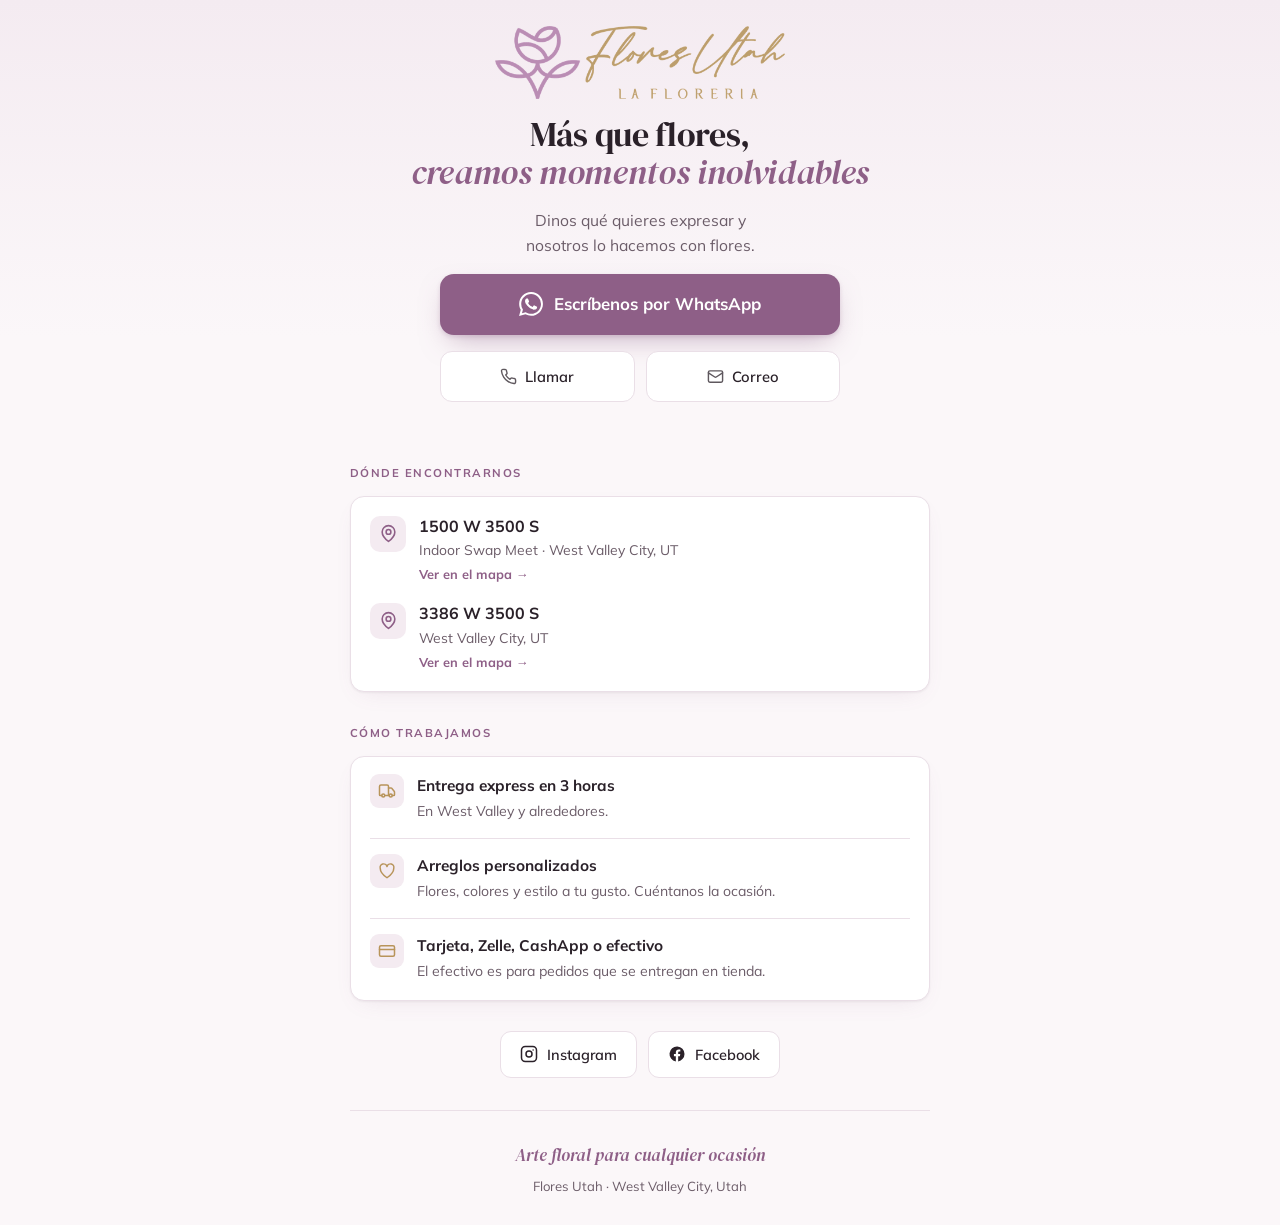
==== index.html @ bfaf318b "Pagina de contacto de Flores Utah Un solo archivo con el logo embebido. WhatsApp, telefono, correo, " ====
<!doctype html>
<html lang="es">
<head>
<meta charset="utf-8">
<meta name="viewport" content="width=device-width, initial-scale=1">
<title>Flores Utah — Floristería en West Valley City, Utah</title>
<meta name="description" content="Arreglos florales, globos, chocolates y detalles personalizados en West Valley City, Utah. Entrega express en 3 horas. Escríbenos por WhatsApp al 385-279-8120.">
<link rel="icon" href="data:image/svg+xml,%3Csvg xmlns='http://www.w3.org/2000/svg' viewBox='0 0 100 100'%3E%3Ctext y='.9em' font-size='90'%3E%F0%9F%8C%B8%3C/text%3E%3C/svg%3E">
<meta property="og:type" content="website">
<meta property="og:title" content="Flores Utah">
<meta property="og:description" content="Más que flores, creamos momentos inolvidables. Arreglos florales en West Valley City, Utah.">
<meta property="og:url" content="https://floresutah.com/">
<meta property="og:locale" content="es_MX">
<meta name="theme-color" content="#8E5F87">
<link rel="preconnect" href="https://fonts.googleapis.com">
<link rel="preconnect" href="https://fonts.gstatic.com" crossorigin>
<link rel="stylesheet" href="https://fonts.googleapis.com/css2?family=DM+Serif+Display:ital@0;1&family=Mulish:wght@400;600;700&display=swap">
<style>
:root{
  --malva:#8E5F87; --dorado:#B8945A; --rosa:#FFC7E7;
  --sobre-malva:#FFFFFF;
  --ground:#FBF7F9; --card:#FFFFFF; --linea:#EADFE7;
  --tinta:#2A2129; --tinta-suave:#6B5C68;
  --tenue:#F4EBF1;
  --sombra:0 1px 2px rgba(42,33,41,.05), 0 8px 24px -12px rgba(142,95,135,.18);
  --glow:0 2px 4px rgba(142,95,135,.2), 0 12px 28px -10px rgba(142,95,135,.5);
}
@media (prefers-color-scheme: dark){
  :root:not([data-theme="light"]){
    --malva:#C79CC0; --dorado:#D4B274; --rosa:#7A4A6E;
    --sobre-malva:#1A1119;
    --ground:#191419; --card:#221B21; --linea:#393037;
    --tinta:#F3EAF0; --tinta-suave:#B4A2B0;
    --tenue:#2C2430;
    --sombra:0 1px 2px rgba(0,0,0,.4), 0 8px 24px -12px rgba(0,0,0,.6);
    --glow:0 2px 4px rgba(0,0,0,.3), 0 12px 28px -10px rgba(199,156,192,.35);
  }
}
:root[data-theme="dark"]{
  --malva:#C79CC0; --dorado:#D4B274; --rosa:#7A4A6E;
  --sobre-malva:#1A1119;
  --ground:#191419; --card:#221B21; --linea:#393037;
  --tinta:#F3EAF0; --tinta-suave:#B4A2B0;
  --tenue:#2C2430;
  --sombra:0 1px 2px rgba(0,0,0,.4), 0 8px 24px -12px rgba(0,0,0,.6);
  --glow:0 2px 4px rgba(0,0,0,.3), 0 12px 28px -10px rgba(199,156,192,.35);
}
*{box-sizing:border-box}
body{
  margin:0; background:var(--ground); color:var(--tinta);
  font-family:Mulish,-apple-system,BlinkMacSystemFont,"Segoe UI",sans-serif;
  line-height:1.6; -webkit-font-smoothing:antialiased;
}
.wrap{max-width:620px; margin:0 auto; padding:0 20px}

.hero{
  display:flex; flex-direction:column; align-items:center; gap:16px;
  padding:26px 20px 30px; text-align:center;
  background:linear-gradient(180deg, var(--tenue) 0%, var(--ground) 78%);
}
.logo{width:min(290px,72vw); height:auto; display:block}
h1{
  font-family:"DM Serif Display",Georgia,"Times New Roman",serif; font-weight:400;
  font-size:clamp(1.55rem,6.2vw,2.1rem); line-height:1.15;
  margin:0; text-wrap:balance; letter-spacing:-.01em;
}
h1 em{font-style:italic; color:var(--malva)}
.sub{margin:0; max-width:33ch; color:var(--tinta-suave); font-size:.98rem; text-wrap:balance}

.wa{
  display:flex; align-items:center; justify-content:center; gap:11px;
  width:100%; max-width:400px; padding:17px 22px;
  background:var(--malva); color:var(--sobre-malva); text-decoration:none;
  border-radius:14px; font-weight:700; font-size:1.05rem;
  box-shadow:var(--glow);
  transition:transform .18s ease, box-shadow .18s ease;
}
.wa:hover{transform:translateY(-2px)}
.wa:active{transform:translateY(0)}
.wa svg{width:24px; height:24px; flex:none}

.dos{display:grid; grid-template-columns:1fr 1fr; gap:11px; width:100%; max-width:400px}
.mini{
  display:flex; align-items:center; justify-content:center; gap:8px;
  padding:13px 10px; border:1.5px solid var(--linea); border-radius:12px;
  background:var(--card); color:var(--tinta); text-decoration:none;
  font-weight:600; font-size:.92rem; transition:border-color .18s ease, color .18s ease;
}
.mini:hover{border-color:var(--malva); color:var(--malva)}
.mini svg{width:17px; height:17px; flex:none; opacity:.75}

section{padding:32px 0 0}
.et{
  font-size:.71rem; font-weight:700; letter-spacing:.13em; text-transform:uppercase;
  color:var(--malva); margin:0 0 13px;
}
.tarjeta{
  background:var(--card); border:1px solid var(--linea); border-radius:14px;
  padding:17px 19px; box-shadow:var(--sombra);
}
.lugares{display:grid; gap:14px}
.lugar{display:flex; align-items:flex-start; gap:13px; color:inherit; text-decoration:none}
.lugar .pin{
  width:36px; height:36px; flex:none; border-radius:10px; margin-top:2px;
  background:var(--tenue); color:var(--malva);
  display:flex; align-items:center; justify-content:center;
}
.lugar .pin svg{width:19px; height:19px}
.lugar b{display:block; font-size:1rem; font-weight:700}
.lugar .zona{display:block; font-size:.87rem; color:var(--tinta-suave)}
.lugar .ver{font-size:.8rem; font-weight:700; color:var(--malva); margin-top:3px; display:inline-block}
.lugar:hover .ver{text-decoration:underline}

.hecho{display:flex; gap:13px; align-items:flex-start}
.hecho + .hecho{margin-top:15px; padding-top:15px; border-top:1px solid var(--linea)}
.hecho .ico{
  width:34px; height:34px; flex:none; border-radius:9px;
  color:var(--dorado); background:var(--tenue);
  display:flex; align-items:center; justify-content:center;
}
.hecho .ico svg{width:18px; height:18px}
.hecho b{display:block; font-size:.96rem}
.hecho p{margin:2px 0 0; font-size:.88rem; color:var(--tinta-suave)}

.redes{display:flex; gap:11px; justify-content:center; padding:30px 0 0; flex-wrap:wrap}
.red{
  display:flex; align-items:center; gap:9px; padding:11px 19px;
  border:1.5px solid var(--linea); border-radius:11px; background:var(--card);
  color:var(--tinta); text-decoration:none; font-weight:600; font-size:.91rem;
  transition:border-color .18s ease, color .18s ease;
}
.red:hover{border-color:var(--malva); color:var(--malva)}
.red svg{width:18px; height:18px}

footer{
  text-align:center; padding:32px 20px 28px; margin-top:32px;
  border-top:1px solid var(--linea); color:var(--tinta-suave); font-size:.82rem;
}
footer .lema{
  font-family:"DM Serif Display",Georgia,serif; font-style:italic;
  font-size:1.05rem; color:var(--malva); margin:0 0 6px;
}
footer p{margin:0}
a:focus-visible{outline:2.5px solid var(--malva); outline-offset:3px; border-radius:11px}
@media (prefers-reduced-motion: reduce){*{transition:none !important; animation:none !important}}
@media (max-width:370px){.dos{grid-template-columns:1fr}}
</style>
</head>
<body>
<div class="hero">
  <img class="logo" src="[data-uri]" alt="Flores Utah — La Florería" width="1000" height="250">
  <h1>Más que flores,<br><em>creamos momentos inolvidables</em></h1>
  <p class="sub">Dinos qué quieres expresar y nosotros lo hacemos con flores.</p>

  <a class="wa" href="https://wa.me/13852798120?text=Hola%20Flores%20Utah%20%F0%9F%8C%B8%20Quiero%20informaci%C3%B3n%20sobre%20un%20arreglo." target="_blank" rel="noopener">
    <svg viewBox="0 0 24 24" fill="currentColor" aria-hidden="true"><path d="M17.47 14.38c-.3-.15-1.75-.86-2.02-.96-.27-.1-.47-.15-.67.15-.2.3-.77.96-.94 1.16-.17.2-.35.22-.64.08-.3-.15-1.25-.46-2.38-1.47-.88-.78-1.47-1.75-1.65-2.05-.17-.3-.02-.46.13-.6.13-.13.3-.35.45-.52.15-.17.2-.3.3-.5.1-.2.05-.37-.02-.52-.08-.15-.67-1.6-.92-2.2-.24-.58-.49-.5-.67-.51h-.57c-.2 0-.52.07-.79.37-.27.3-1.04 1.01-1.04 2.47s1.06 2.87 1.21 3.07c.15.2 2.1 3.2 5.08 4.49.71.3 1.26.49 1.69.63.71.22 1.36.19 1.87.12.57-.09 1.75-.72 2-1.41.25-.69.25-1.28.17-1.41-.07-.13-.27-.2-.57-.35M12.05 21.8h-.02c-1.75 0-3.48-.47-4.99-1.36l-.36-.21-3.71.97.99-3.62-.23-.37a9.86 9.86 0 0 1-1.51-5.26c0-5.45 4.44-9.89 9.9-9.89 2.64 0 5.12 1.03 6.99 2.9a9.82 9.82 0 0 1 2.89 6.99c0 5.46-4.44 9.9-9.9 9.9M20.52 3.45A11.8 11.8 0 0 0 12.05 0C5.5 0 .17 5.34.17 11.89c0 2.09.55 4.14 1.59 5.94L.07 24l6.34-1.66a11.85 11.85 0 0 0 5.64 1.44h.01c6.55 0 11.88-5.34 11.88-11.89 0-3.18-1.24-6.16-3.49-8.41"/></svg>
    Escríbenos por WhatsApp
  </a>

  <div class="dos">
    <a class="mini" href="tel:+13852798120">
      <svg viewBox="0 0 24 24" fill="none" stroke="currentColor" stroke-width="2" stroke-linecap="round" stroke-linejoin="round" aria-hidden="true"><path d="M22 16.92v3a2 2 0 0 1-2.18 2 19.79 19.79 0 0 1-8.63-3.07 19.5 19.5 0 0 1-6-6 19.79 19.79 0 0 1-3.07-8.67A2 2 0 0 1 4.11 2h3a2 2 0 0 1 2 1.72c.13.96.36 1.9.7 2.81a2 2 0 0 1-.45 2.11L8.09 9.91a16 16 0 0 0 6 6l1.27-1.27a2 2 0 0 1 2.11-.45c.9.34 1.85.57 2.81.7A2 2 0 0 1 22 16.92z"/></svg>
      Llamar
    </a>
    <a class="mini" href="mailto:floresutahh@gmail.com">
      <svg viewBox="0 0 24 24" fill="none" stroke="currentColor" stroke-width="2" stroke-linecap="round" stroke-linejoin="round" aria-hidden="true"><rect x="2" y="4" width="20" height="16" rx="2"/><path d="m22 7-8.97 5.7a1.94 1.94 0 0 1-2.06 0L2 7"/></svg>
      Correo
    </a>
  </div>
</div>

<div class="wrap">

  <section>
    <p class="et">Dónde encontrarnos</p>
    <div class="tarjeta lugares">
      <a class="lugar" href="https://www.google.com/maps/search/?api=1&amp;query=1500+W+3500+S+West+Valley+City+UT" target="_blank" rel="noopener">
        <span class="pin"><svg viewBox="0 0 24 24" fill="none" stroke="currentColor" stroke-width="2" stroke-linecap="round" stroke-linejoin="round" aria-hidden="true"><path d="M20 10c0 6-8 12-8 12s-8-6-8-12a8 8 0 0 1 16 0Z"/><circle cx="12" cy="10" r="3"/></svg></span>
        <span>
          <b>1500 W 3500 S</b>
          <span class="zona">Indoor Swap Meet · West Valley City, UT</span>
          <span class="ver">Ver en el mapa →</span>
        </span>
      </a>
      <a class="lugar" href="https://www.google.com/maps/search/?api=1&amp;query=3386+W+3500+S+West+Valley+City+UT" target="_blank" rel="noopener">
        <span class="pin"><svg viewBox="0 0 24 24" fill="none" stroke="currentColor" stroke-width="2" stroke-linecap="round" stroke-linejoin="round" aria-hidden="true"><path d="M20 10c0 6-8 12-8 12s-8-6-8-12a8 8 0 0 1 16 0Z"/><circle cx="12" cy="10" r="3"/></svg></span>
        <span>
          <b>3386 W 3500 S</b>
          <span class="zona">West Valley City, UT</span>
          <span class="ver">Ver en el mapa →</span>
        </span>
      </a>
    </div>
  </section>

  <section>
    <p class="et">Cómo trabajamos</p>
    <div class="tarjeta">
      <div class="hecho">
        <span class="ico"><svg viewBox="0 0 24 24" fill="none" stroke="currentColor" stroke-width="2" stroke-linecap="round" stroke-linejoin="round" aria-hidden="true"><path d="M14 18V6a2 2 0 0 0-2-2H4a2 2 0 0 0-2 2v11a1 1 0 0 0 1 1h2"/><path d="M15 18H9"/><path d="M19 18h2a1 1 0 0 0 1-1v-3.65a1 1 0 0 0-.22-.62l-3.48-4.35A1 1 0 0 0 17.52 8H14"/><circle cx="17" cy="18" r="2"/><circle cx="7" cy="18" r="2"/></svg></span>
        <span>
          <b>Entrega express en 3 horas</b>
          <p>En West Valley y alrededores.</p>
        </span>
      </div>
      <div class="hecho">
        <span class="ico"><svg viewBox="0 0 24 24" fill="none" stroke="currentColor" stroke-width="2" stroke-linecap="round" stroke-linejoin="round" aria-hidden="true"><path d="M12 21C12 21 3 14.5 3 8.5A4.5 4.5 0 0 1 12 6a4.5 4.5 0 0 1 9 2.5C21 14.5 12 21 12 21Z"/></svg></span>
        <span>
          <b>Arreglos personalizados</b>
          <p>Flores, colores y estilo a tu gusto. Cuéntanos la ocasión.</p>
        </span>
      </div>
      <div class="hecho">
        <span class="ico"><svg viewBox="0 0 24 24" fill="none" stroke="currentColor" stroke-width="2" stroke-linecap="round" stroke-linejoin="round" aria-hidden="true"><rect x="2" y="5" width="20" height="14" rx="2"/><path d="M2 10h20"/></svg></span>
        <span>
          <b>Tarjeta, Zelle, CashApp o efectivo</b>
          <p>El efectivo es para pedidos que se entregan en tienda.</p>
        </span>
      </div>
    </div>
  </section>

  <div class="redes">
    <a class="red" href="https://www.instagram.com/floresutahslc" target="_blank" rel="noopener">
      <svg viewBox="0 0 24 24" fill="none" stroke="currentColor" stroke-width="2" stroke-linecap="round" stroke-linejoin="round" aria-hidden="true"><rect x="2" y="2" width="20" height="20" rx="5"/><circle cx="12" cy="12" r="4"/><path d="M17.5 6.5h.01"/></svg>
      Instagram
    </a>
    <a class="red" href="https://www.facebook.com/profile.php?id=61572417307754" target="_blank" rel="noopener">
      <svg viewBox="0 0 24 24" fill="currentColor" aria-hidden="true"><path d="M22 12a10 10 0 1 0-11.56 9.88v-6.99H7.9V12h2.54V9.8c0-2.5 1.49-3.89 3.77-3.89 1.1 0 2.24.2 2.24.2v2.46h-1.26c-1.24 0-1.63.77-1.63 1.56V12h2.78l-.45 2.89h-2.33v6.99A10 10 0 0 0 22 12"/></svg>
      Facebook
    </a>
  </div>

  <footer>
    <p class="lema">Arte floral para cualquier ocasión</p>
    <p>Flores Utah · West Valley City, Utah</p>
  </footer>
</div>
</body>
</html>
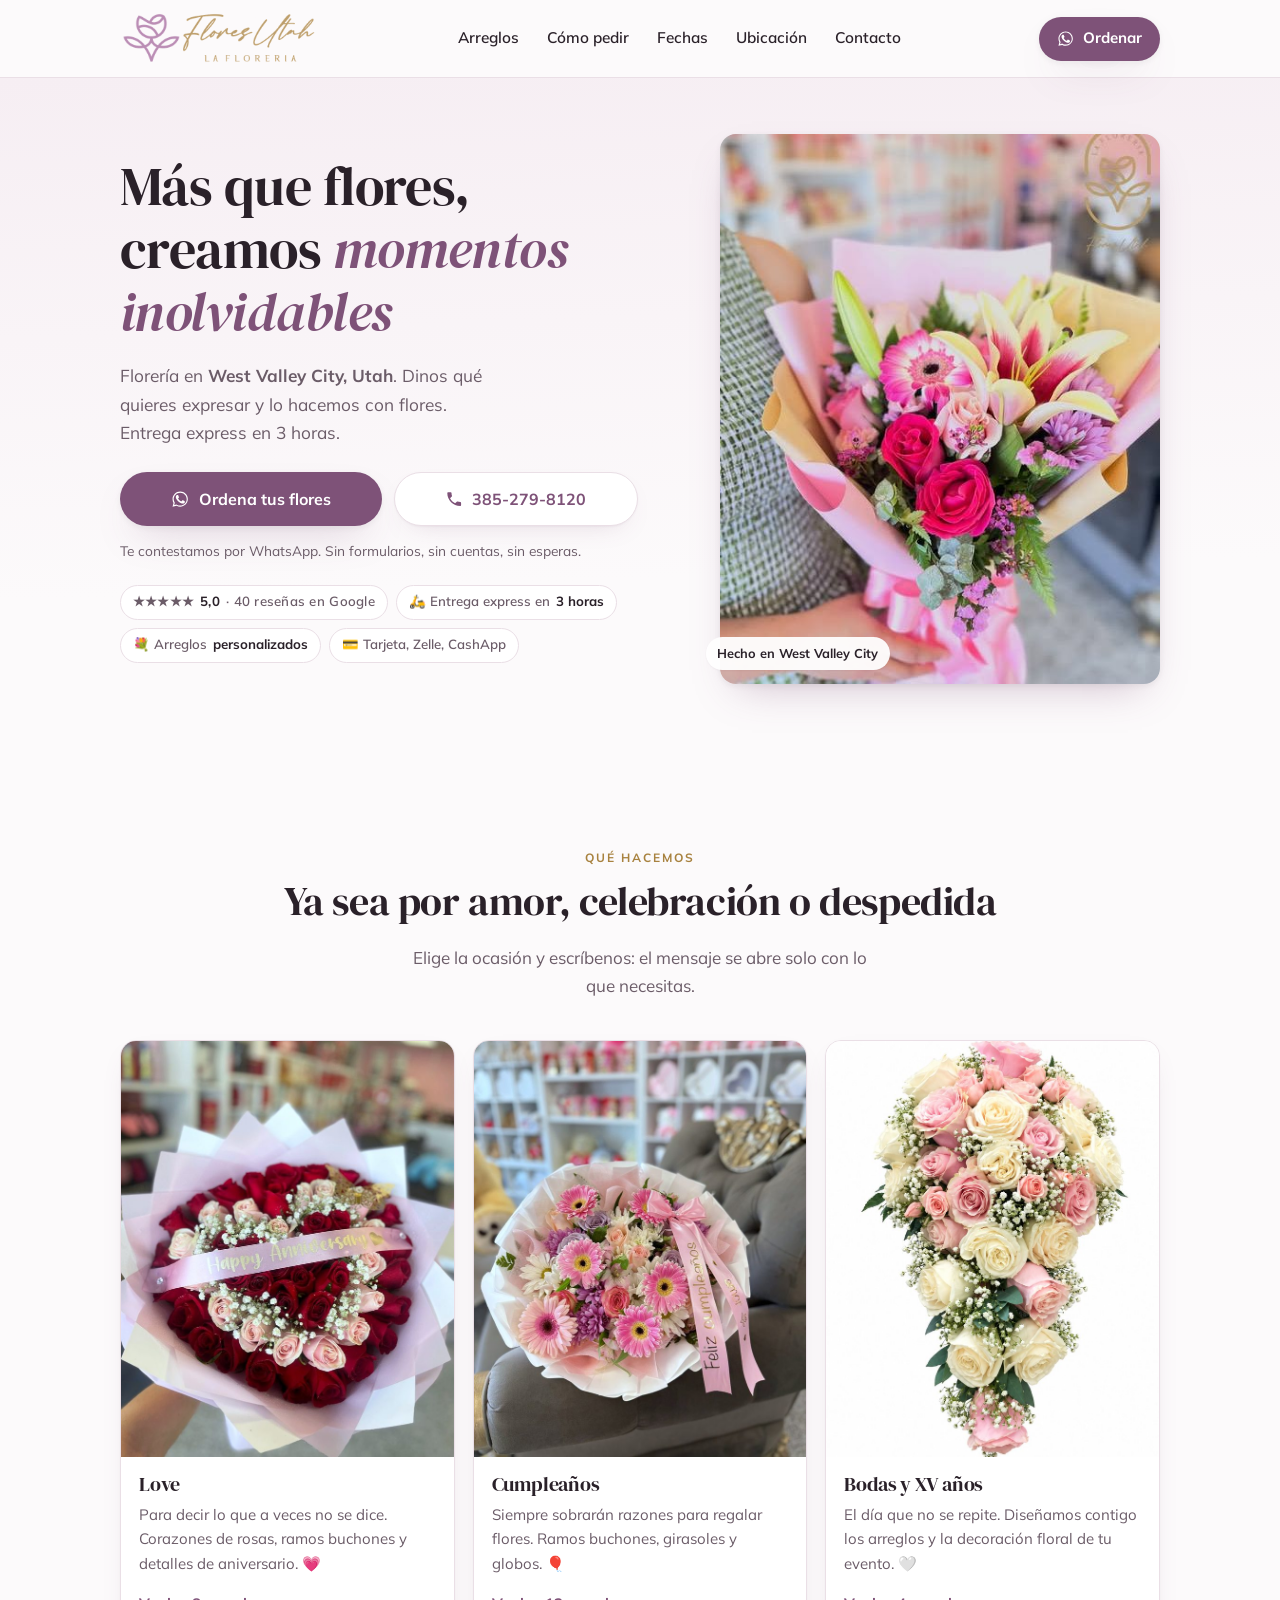
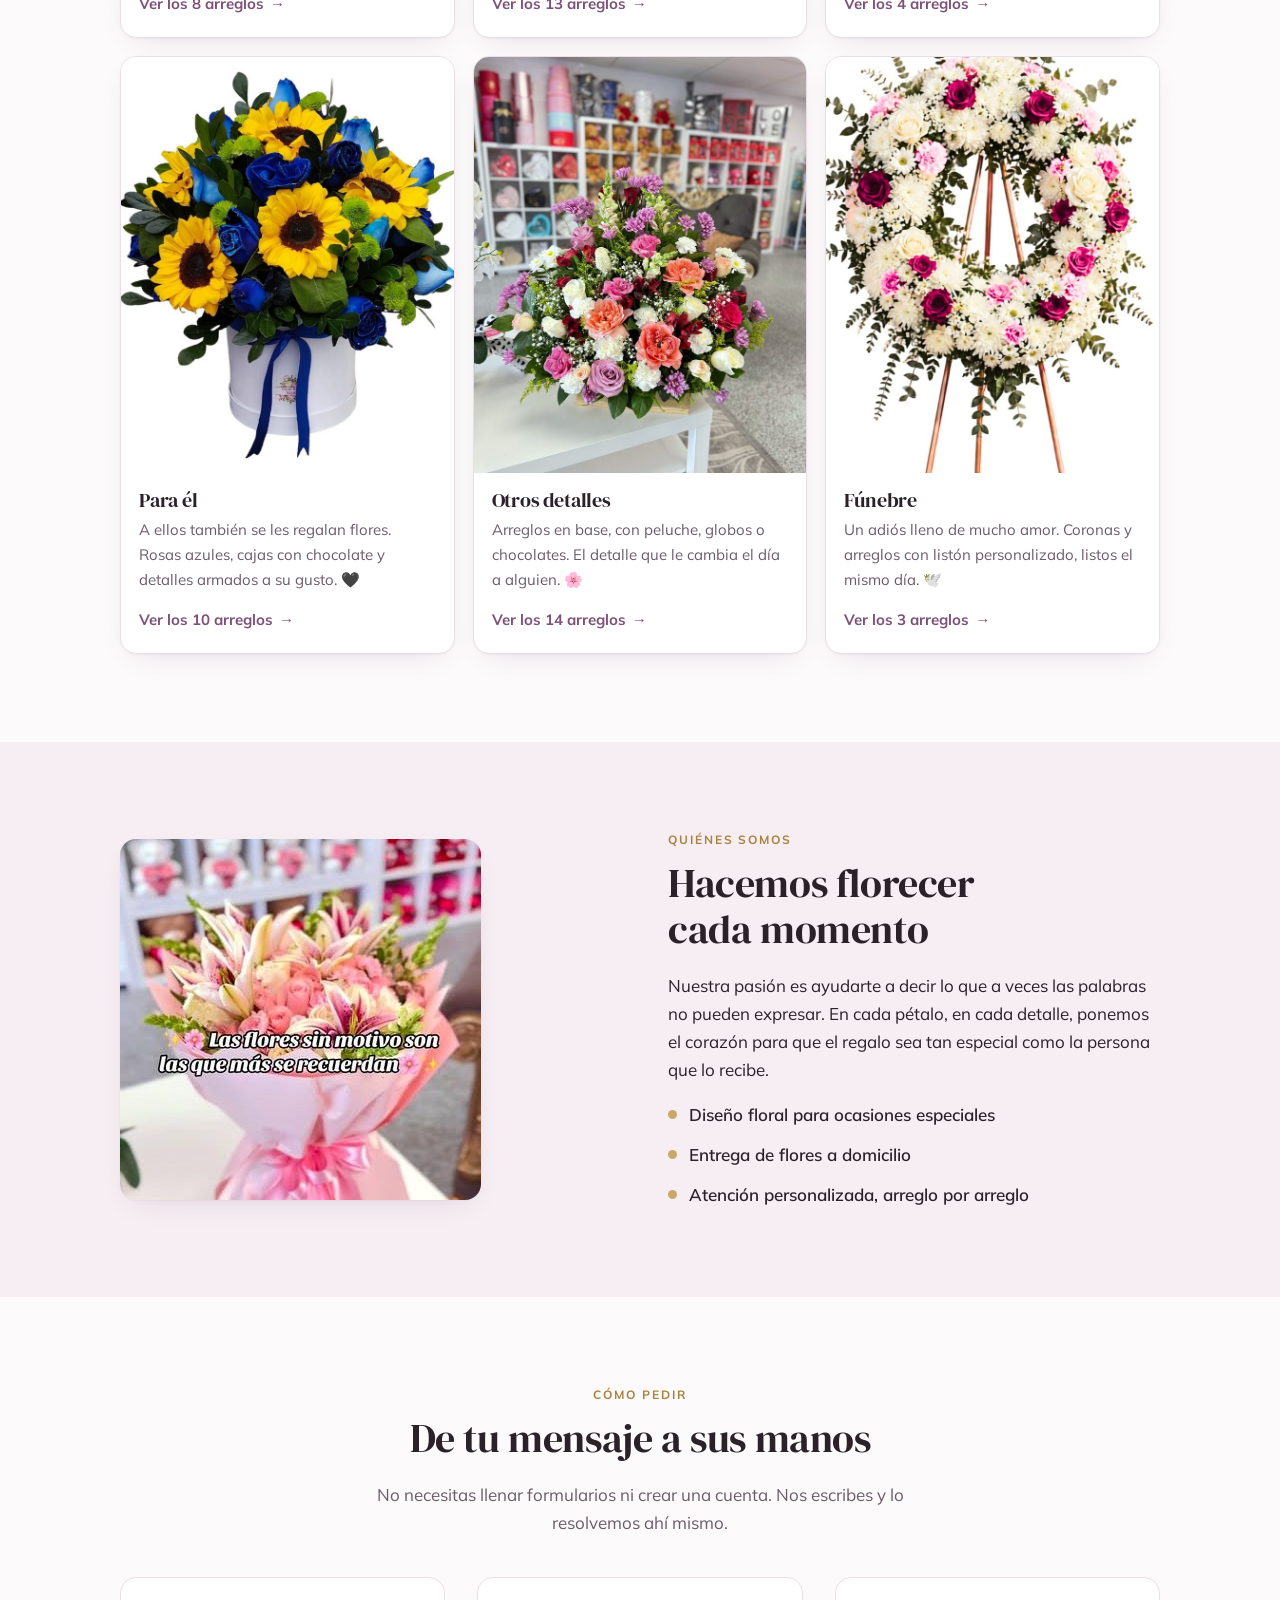
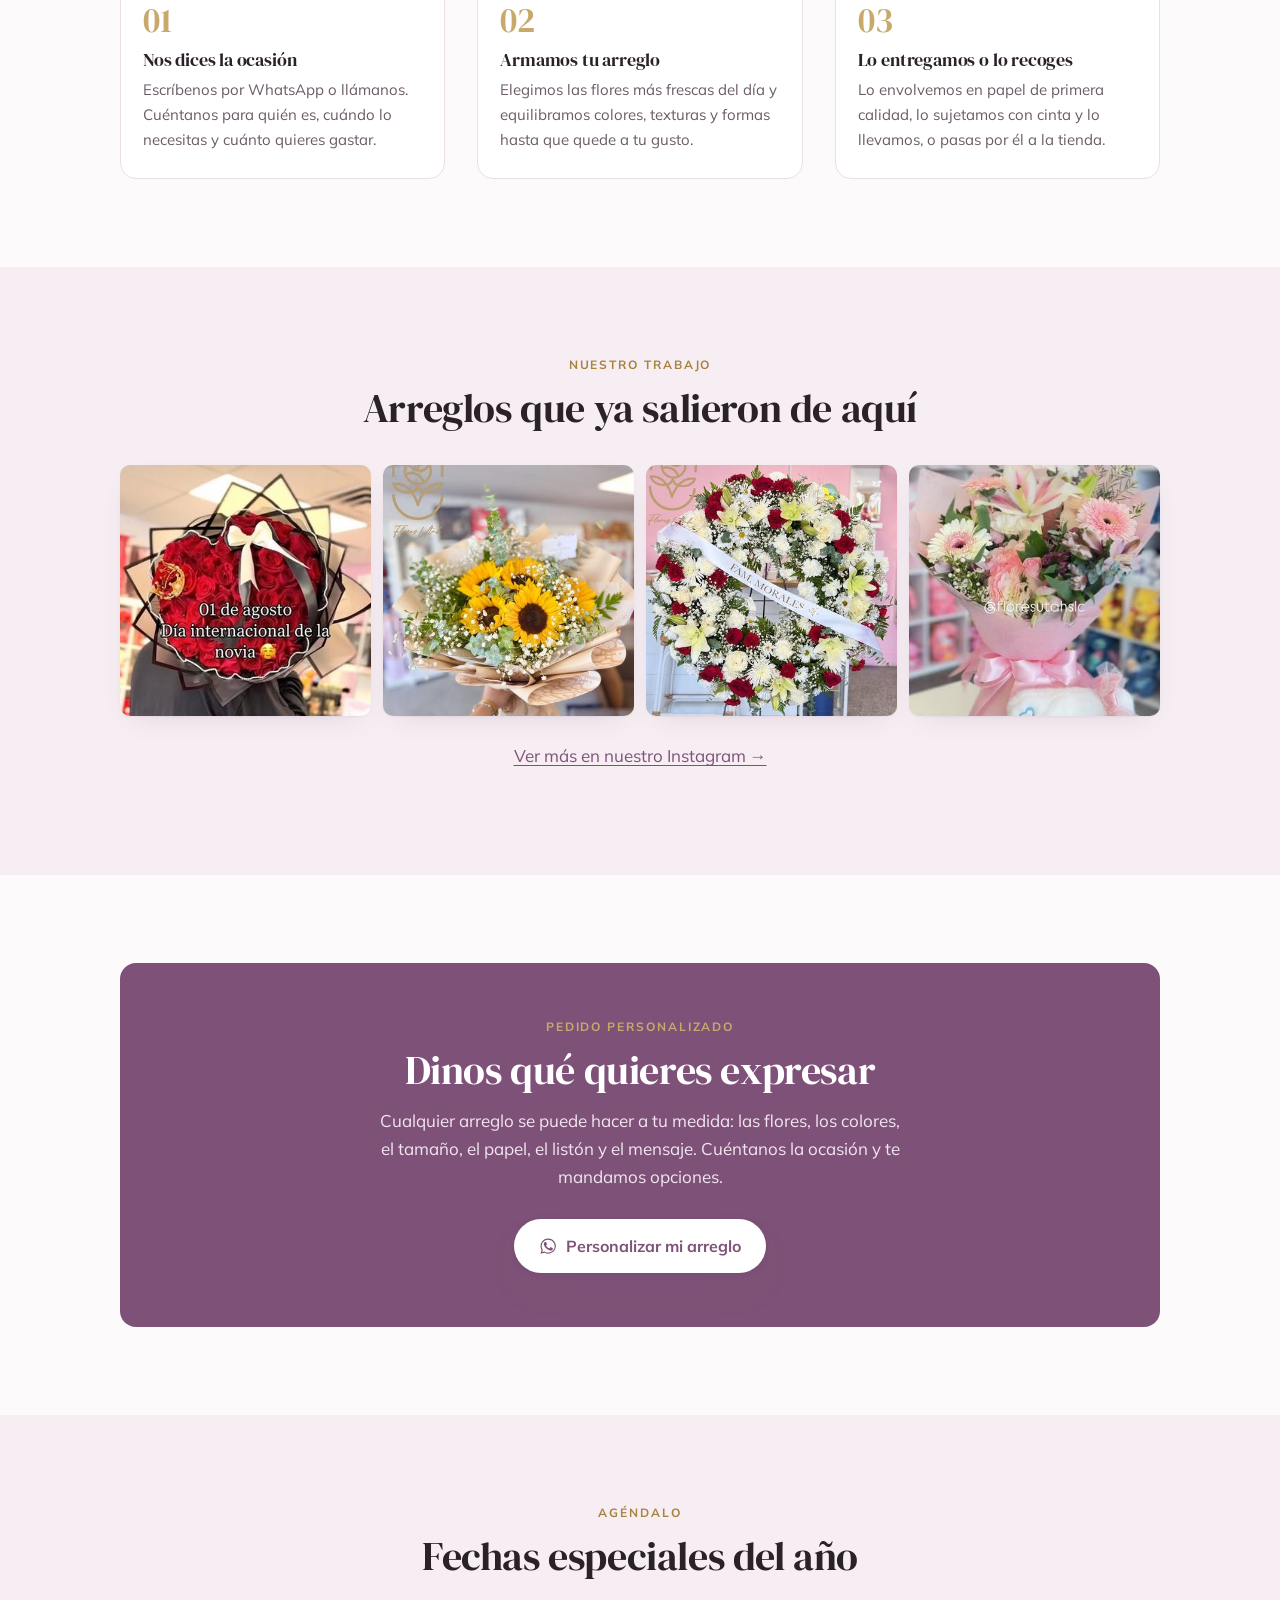
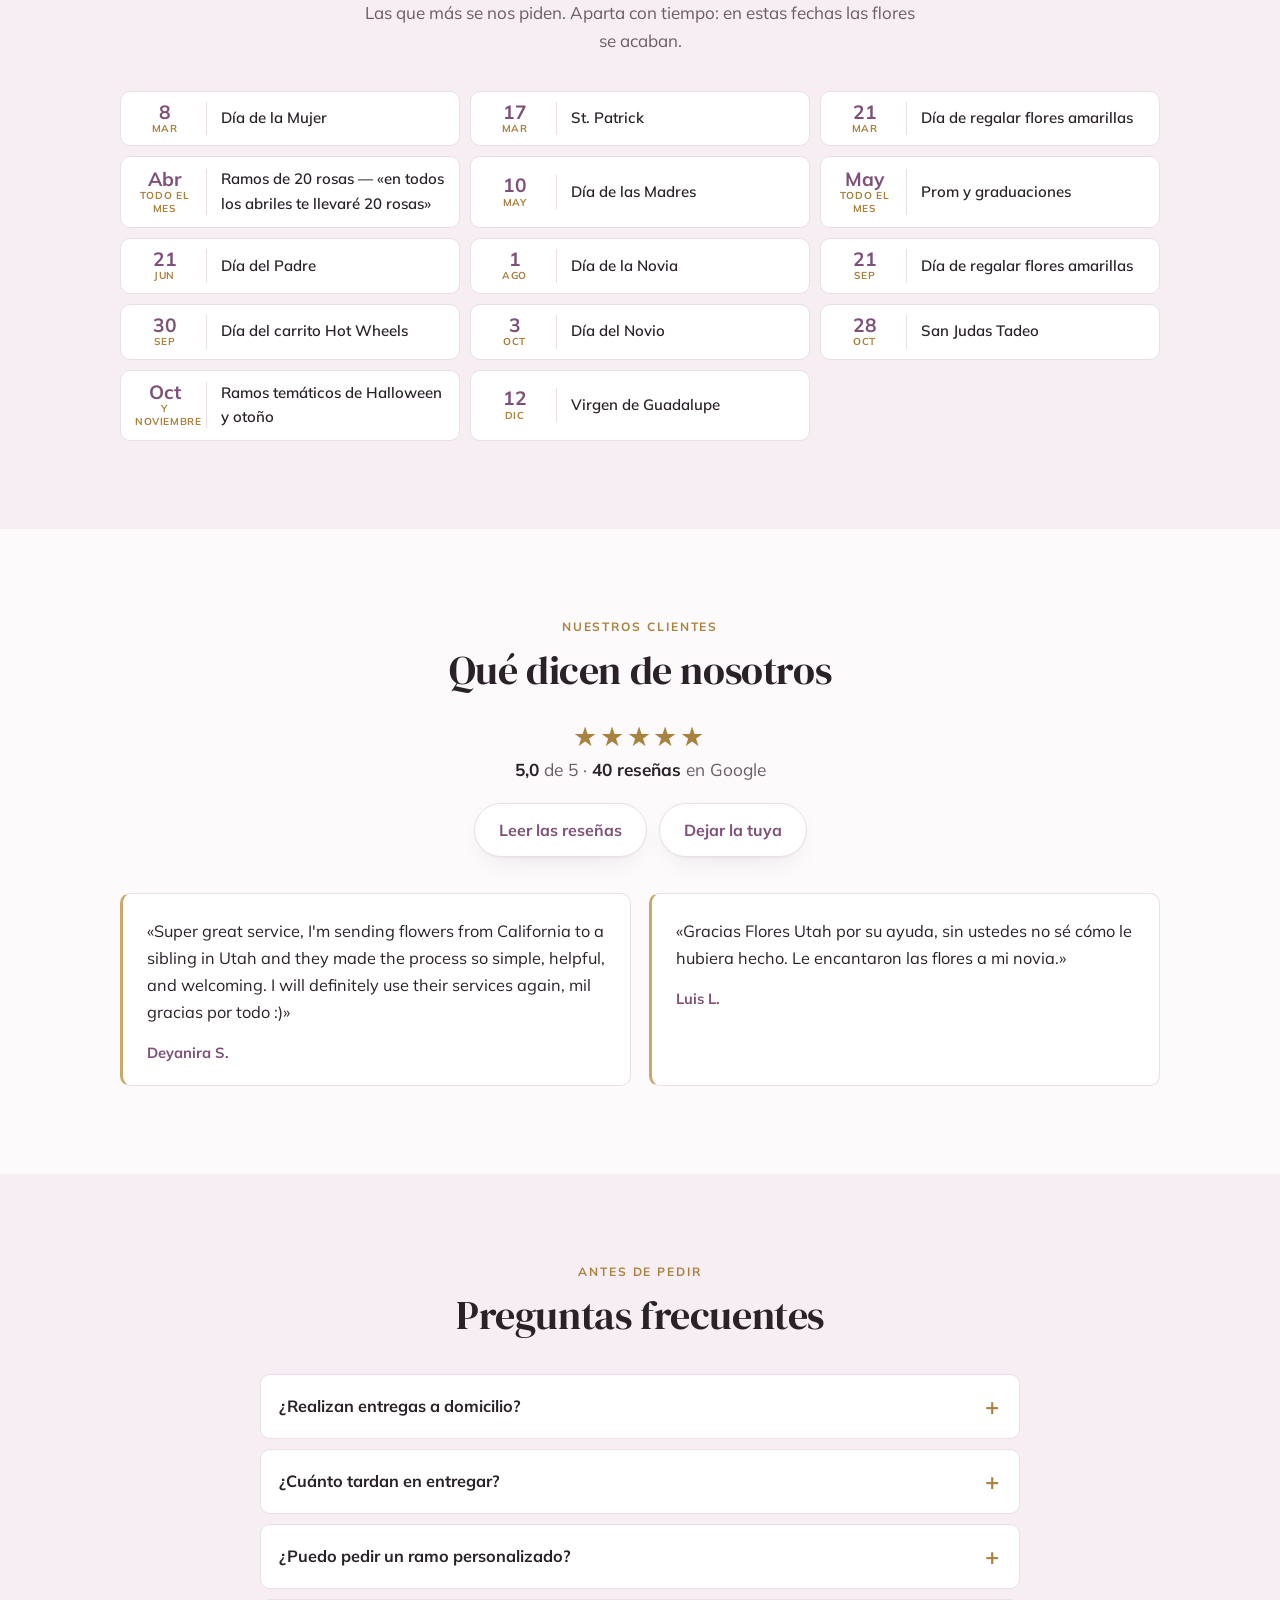
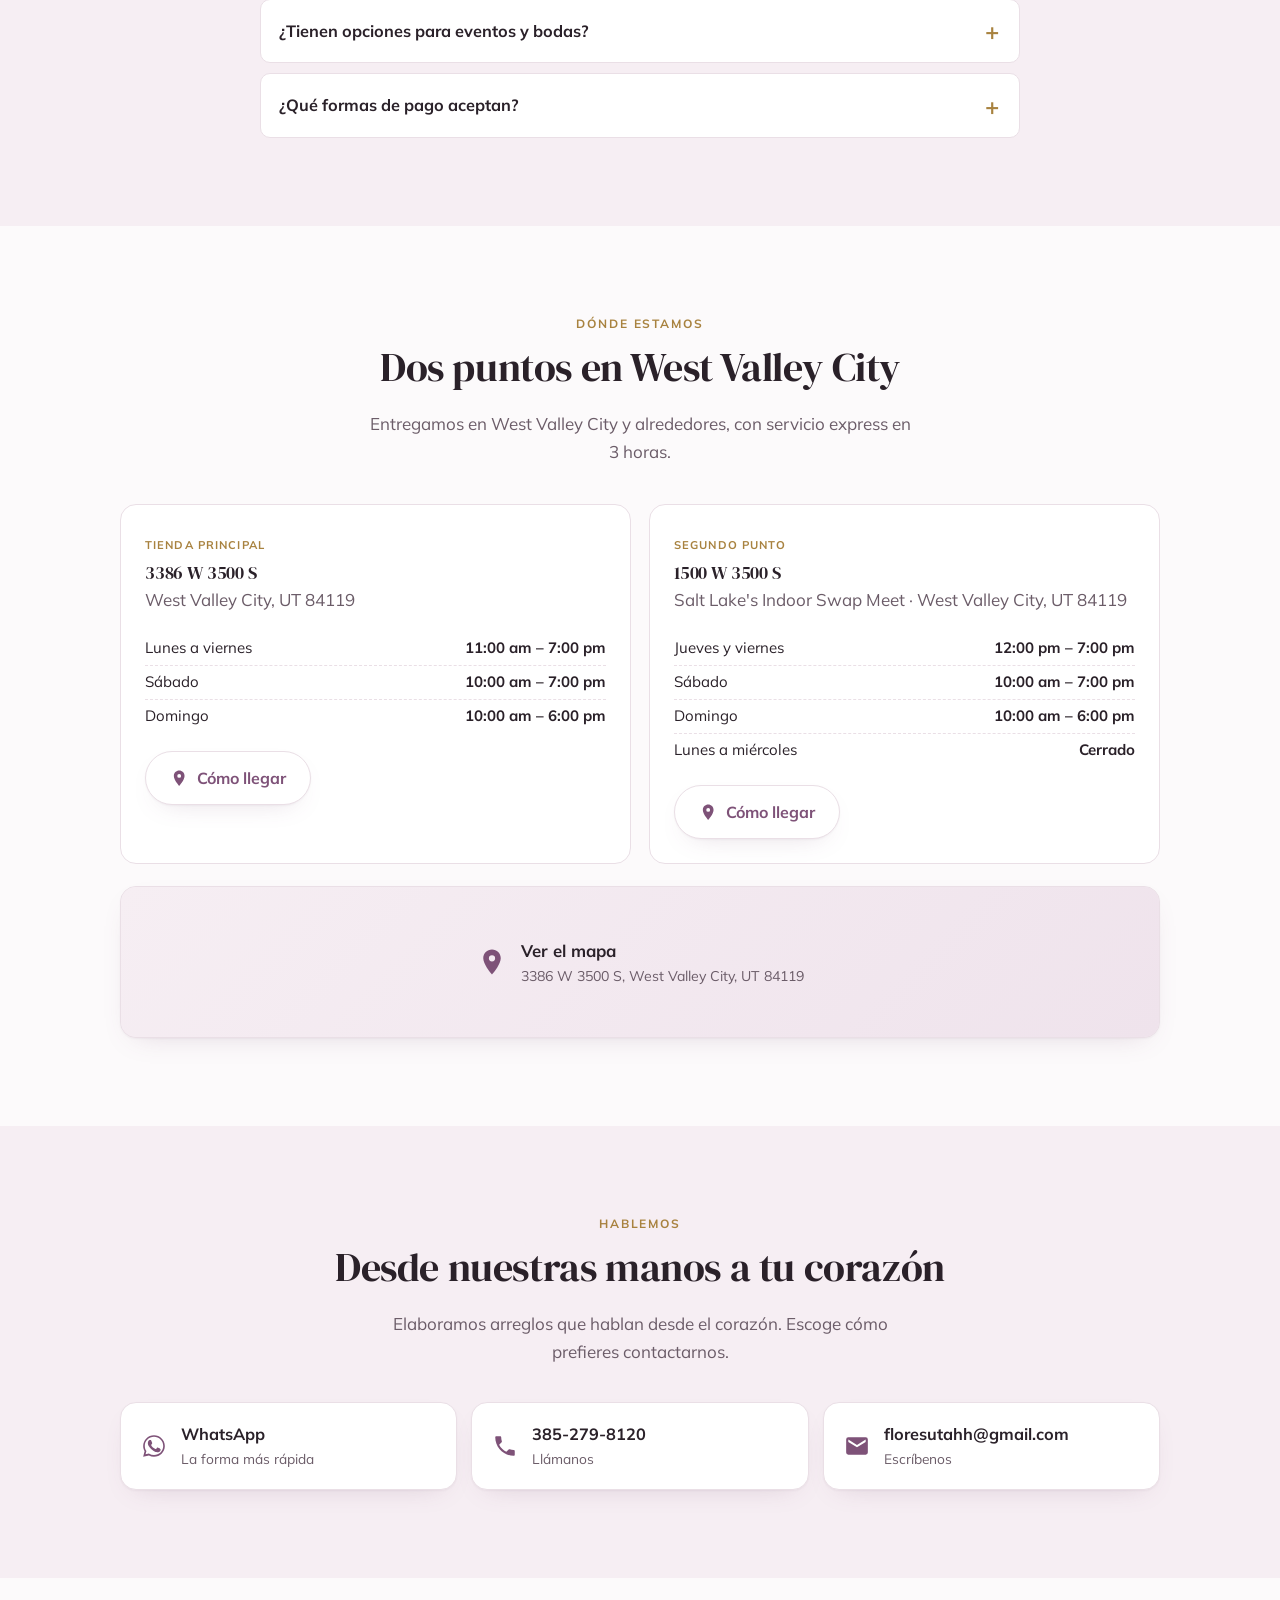
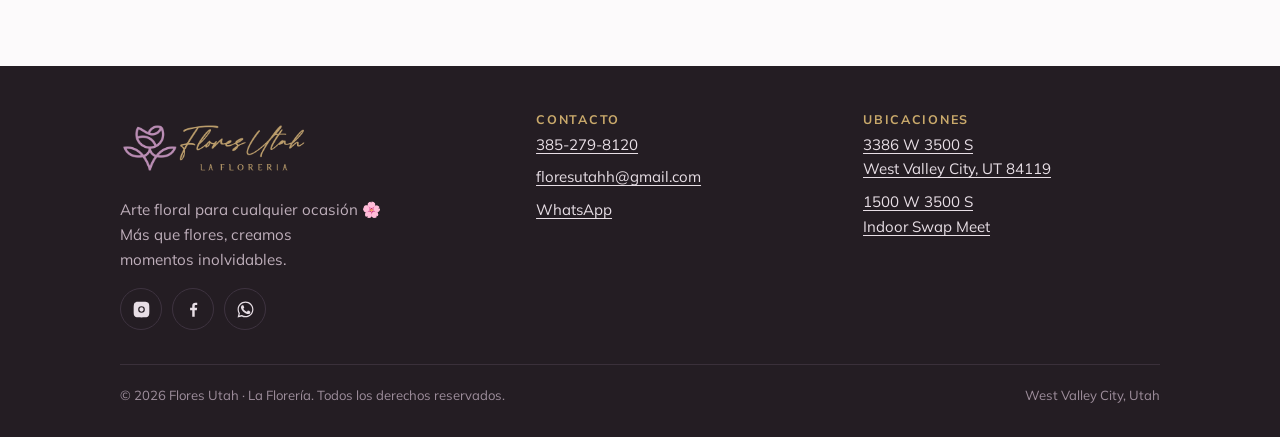
==== commit 2263d34a: "Sitio de Flores Utah · 2026-10-21 06:17 UTC · f99b79d41f" ====
--- a/index.html
+++ b/index.html
@@ -3,238 +3,602 @@
 <head>
 <meta charset="utf-8">
 <meta name="viewport" content="width=device-width, initial-scale=1">
-<title>Flores Utah — Floristería en West Valley City, Utah</title>
-<meta name="description" content="Arreglos florales, globos, chocolates y detalles personalizados en West Valley City, Utah. Entrega express en 3 horas. Escríbenos por WhatsApp al 385-279-8120.">
-<link rel="icon" href="data:image/svg+xml,%3Csvg xmlns='http://www.w3.org/2000/svg' viewBox='0 0 100 100'%3E%3Ctext y='.9em' font-size='90'%3E%F0%9F%8C%B8%3C/text%3E%3C/svg%3E">
+
+<title>Flores Utah — Florería en West Valley City, Utah</title>
+<meta name="description" content="Arreglos florales, ramos buchones, coronas fúnebres y detalles en West Valley City, Utah. Entrega express en 3 horas. Pide por WhatsApp al 385-279-8120.">
+<link rel="canonical" href="https://www.floresutah.com/">
+
+<meta name="theme-color" content="#7E5278">
+<link rel="icon" href="favicon-32.png" sizes="32x32" type="image/png">
+<link rel="apple-touch-icon" href="apple-touch-icon.png">
+<link rel="manifest" href="site.webmanifest">
+
 <meta property="og:type" content="website">
-<meta property="og:title" content="Flores Utah">
-<meta property="og:description" content="Más que flores, creamos momentos inolvidables. Arreglos florales en West Valley City, Utah.">
-<meta property="og:url" content="https://floresutah.com/">
+<meta property="og:site_name" content="Flores Utah">
 <meta property="og:locale" content="es_MX">
-<meta name="theme-color" content="#8E5F87">
+<meta property="og:url" content="https://www.floresutah.com/">
+<meta property="og:title" content="Flores Utah — Florería en West Valley City, Utah">
+<meta property="og:description" content="Más que flores, creamos momentos inolvidables. Arreglos florales con entrega express en 3 horas en West Valley City y alrededores.">
+<meta property="og:image" content="https://www.floresutah.com/img/og-flores-utah.jpg">
+<meta property="og:image:width" content="1200">
+<meta property="og:image:height" content="630">
+<meta property="og:image:alt" content="Ramo de flores de Flores Utah junto al logo de la florería.">
+<meta name="twitter:card" content="summary_large_image">
+
 <link rel="preconnect" href="https://fonts.googleapis.com">
 <link rel="preconnect" href="https://fonts.gstatic.com" crossorigin>
+<link rel="preload" as="image" href="img/hero-ramo.jpg" fetchpriority="high">
 <link rel="stylesheet" href="https://fonts.googleapis.com/css2?family=DM+Serif+Display:ital@0;1&family=Mulish:wght@400;600;700&display=swap">
-<style>
-:root{
-  --malva:#8E5F87; --dorado:#B8945A; --rosa:#FFC7E7;
-  --sobre-malva:#FFFFFF;
-  --ground:#FBF7F9; --card:#FFFFFF; --linea:#EADFE7;
-  --tinta:#2A2129; --tinta-suave:#6B5C68;
-  --tenue:#F4EBF1;
-  --sombra:0 1px 2px rgba(42,33,41,.05), 0 8px 24px -12px rgba(142,95,135,.18);
-  --glow:0 2px 4px rgba(142,95,135,.2), 0 12px 28px -10px rgba(142,95,135,.5);
+<link rel="stylesheet" href="css/estilo.css">
+
+<script type="application/ld+json">
+{
+  "@context": "https://schema.org",
+  "@graph": [
+    {
+      "@type": "Florist",
+      "@id": "https://www.floresutah.com/#negocio",
+      "name": "Flores Utah",
+      "alternateName": "Flores Utah / La Florería",
+      "url": "https://www.floresutah.com/",
+      "logo": "https://www.floresutah.com/img/logo.png",
+      "image": "https://www.floresutah.com/img/og-flores-utah.jpg",
+      "description": "Florería en West Valley City, Utah. Arreglos florales para toda ocasión, ramos buchones, coronas fúnebres, globos y detalles personalizados, con entrega express en 3 horas.",
+      "telephone": "+1-385-279-8120",
+      "email": "floresutahh@gmail.com",
+      "priceRange": "$$",
+      "currenciesAccepted": "USD",
+      "paymentAccepted": "Tarjeta de crédito, Tarjeta de débito, Zelle, CashApp, Efectivo en tienda",
+      "address": {
+        "@type": "PostalAddress",
+        "streetAddress": "3386 W 3500 S",
+        "addressLocality": "West Valley City",
+        "addressRegion": "UT",
+        "postalCode": "84119",
+        "addressCountry": "US"
+      },
+      "geo": {
+        "@type": "GeoCoordinates",
+        "latitude": 40.69707,
+        "longitude": -111.9716062
+      },
+      "hasMap": "https://maps.google.com/?cid=732213550510559398",
+      "openingHoursSpecification": [
+        { "@type": "OpeningHoursSpecification", "dayOfWeek": ["Monday","Tuesday","Wednesday","Thursday","Friday"], "opens": "11:00", "closes": "19:00" },
+        { "@type": "OpeningHoursSpecification", "dayOfWeek": "Saturday", "opens": "10:00", "closes": "19:00" },
+        { "@type": "OpeningHoursSpecification", "dayOfWeek": "Sunday", "opens": "10:00", "closes": "18:00" }
+      ],
+      "areaServed": { "@type": "City", "name": "West Valley City", "containedInPlace": { "@type": "State", "name": "Utah" } },
+      "sameAs": [
+        "https://www.instagram.com/floresutahslc",
+        "https://www.facebook.com/floresutah",
+        "https://maps.google.com/?cid=732213550510559398"
+      ],
+      "hasOfferCatalog": {
+        "@type": "OfferCatalog",
+        "name": "Arreglos florales de Flores Utah",
+        "itemListElement": [
+          { "@type": "Offer", "itemOffered": { "@type": "Service", "name": "Arreglos florales de amor y aniversario" } },
+          { "@type": "Offer", "itemOffered": { "@type": "Service", "name": "Flores para bodas y XV años" } },
+          { "@type": "Offer", "itemOffered": { "@type": "Service", "name": "Arreglos y ramos buchones de cumpleaños" } },
+          { "@type": "Offer", "itemOffered": { "@type": "Service", "name": "Arreglos florales para él" } },
+          { "@type": "Offer", "itemOffered": { "@type": "Service", "name": "Flores con globos, peluches y chocolates" } },
+          { "@type": "Offer", "itemOffered": { "@type": "Service", "name": "Coronas y arreglos fúnebres" } }
+        ]
+      }
+    },
+    {
+      "@type": "WebSite",
+      "@id": "https://www.floresutah.com/#sitio",
+      "url": "https://www.floresutah.com/",
+      "name": "Flores Utah",
+      "inLanguage": "es-MX",
+      "publisher": { "@id": "https://www.floresutah.com/#negocio" }
+    },
+    {
+      "@type": "FAQPage",
+      "@id": "https://www.floresutah.com/#preguntas",
+      "mainEntity": [
+        { "@type": "Question", "name": "¿Realizan entregas a domicilio?", "acceptedAnswer": { "@type": "Answer", "text": "Sí, ofrecemos servicio de entrega a domicilio en Utah. Puedes seleccionar la fecha y hora de entrega al hacer tu pedido." } },
+        { "@type": "Question", "name": "¿Cuánto tiempo tardan en entregar los pedidos?", "acceptedAnswer": { "@type": "Answer", "text": "Depende de la ubicación y la disponibilidad de flores. Generalmente las entregas se realizan el mismo día si el pedido se hace con al menos 6 horas de anticipación, o en un plazo de 24 horas." } },
+        { "@type": "Question", "name": "¿Puedo solicitar un ramo personalizado?", "acceptedAnswer": { "@type": "Answer", "text": "Por supuesto. Creamos arreglos personalizados según tus preferencias de flores, colores y estilo. Escríbenos al 385-279-8120 o a floresutahh@gmail.com para diseñar tu ramo ideal." } },
+        { "@type": "Question", "name": "¿Tienen opciones para eventos y bodas?", "acceptedAnswer": { "@type": "Answer", "text": "Sí, ofrecemos arreglos florales para bodas, eventos corporativos y celebraciones especiales. Agenda una consulta con nuestro equipo para diseñar la decoración floral de tu evento." } },
+        { "@type": "Question", "name": "¿Qué métodos de pago aceptan?", "acceptedAnswer": { "@type": "Answer", "text": "Aceptamos tarjetas de crédito y débito, Zelle, CashApp, y efectivo para órdenes que se entregan en tienda." } }
+      ]
+    }
+  ]
 }
-@media (prefers-color-scheme: dark){
-  :root:not([data-theme="light"]){
-    --malva:#C79CC0; --dorado:#D4B274; --rosa:#7A4A6E;
-    --sobre-malva:#1A1119;
-    --ground:#191419; --card:#221B21; --linea:#393037;
-    --tinta:#F3EAF0; --tinta-suave:#B4A2B0;
-    --tenue:#2C2430;
-    --sombra:0 1px 2px rgba(0,0,0,.4), 0 8px 24px -12px rgba(0,0,0,.6);
-    --glow:0 2px 4px rgba(0,0,0,.3), 0 12px 28px -10px rgba(199,156,192,.35);
-  }
-}
-:root[data-theme="dark"]{
-  --malva:#C79CC0; --dorado:#D4B274; --rosa:#7A4A6E;
-  --sobre-malva:#1A1119;
-  --ground:#191419; --card:#221B21; --linea:#393037;
-  --tinta:#F3EAF0; --tinta-suave:#B4A2B0;
-  --tenue:#2C2430;
-  --sombra:0 1px 2px rgba(0,0,0,.4), 0 8px 24px -12px rgba(0,0,0,.6);
-  --glow:0 2px 4px rgba(0,0,0,.3), 0 12px 28px -10px rgba(199,156,192,.35);
-}
-*{box-sizing:border-box}
-body{
-  margin:0; background:var(--ground); color:var(--tinta);
-  font-family:Mulish,-apple-system,BlinkMacSystemFont,"Segoe UI",sans-serif;
-  line-height:1.6; -webkit-font-smoothing:antialiased;
-}
-.wrap{max-width:620px; margin:0 auto; padding:0 20px}
-
-.hero{
-  display:flex; flex-direction:column; align-items:center; gap:16px;
-  padding:26px 20px 30px; text-align:center;
-  background:linear-gradient(180deg, var(--tenue) 0%, var(--ground) 78%);
-}
-.logo{width:min(290px,72vw); height:auto; display:block}
-h1{
-  font-family:"DM Serif Display",Georgia,"Times New Roman",serif; font-weight:400;
-  font-size:clamp(1.55rem,6.2vw,2.1rem); line-height:1.15;
-  margin:0; text-wrap:balance; letter-spacing:-.01em;
-}
-h1 em{font-style:italic; color:var(--malva)}
-.sub{margin:0; max-width:33ch; color:var(--tinta-suave); font-size:.98rem; text-wrap:balance}
-
-.wa{
-  display:flex; align-items:center; justify-content:center; gap:11px;
-  width:100%; max-width:400px; padding:17px 22px;
-  background:var(--malva); color:var(--sobre-malva); text-decoration:none;
-  border-radius:14px; font-weight:700; font-size:1.05rem;
-  box-shadow:var(--glow);
-  transition:transform .18s ease, box-shadow .18s ease;
-}
-.wa:hover{transform:translateY(-2px)}
-.wa:active{transform:translateY(0)}
-.wa svg{width:24px; height:24px; flex:none}
-
-.dos{display:grid; grid-template-columns:1fr 1fr; gap:11px; width:100%; max-width:400px}
-.mini{
-  display:flex; align-items:center; justify-content:center; gap:8px;
-  padding:13px 10px; border:1.5px solid var(--linea); border-radius:12px;
-  background:var(--card); color:var(--tinta); text-decoration:none;
-  font-weight:600; font-size:.92rem; transition:border-color .18s ease, color .18s ease;
-}
-.mini:hover{border-color:var(--malva); color:var(--malva)}
-.mini svg{width:17px; height:17px; flex:none; opacity:.75}
-
-section{padding:32px 0 0}
-.et{
-  font-size:.71rem; font-weight:700; letter-spacing:.13em; text-transform:uppercase;
-  color:var(--malva); margin:0 0 13px;
-}
-.tarjeta{
-  background:var(--card); border:1px solid var(--linea); border-radius:14px;
-  padding:17px 19px; box-shadow:var(--sombra);
-}
-.lugares{display:grid; gap:14px}
-.lugar{display:flex; align-items:flex-start; gap:13px; color:inherit; text-decoration:none}
-.lugar .pin{
-  width:36px; height:36px; flex:none; border-radius:10px; margin-top:2px;
-  background:var(--tenue); color:var(--malva);
-  display:flex; align-items:center; justify-content:center;
-}
-.lugar .pin svg{width:19px; height:19px}
-.lugar b{display:block; font-size:1rem; font-weight:700}
-.lugar .zona{display:block; font-size:.87rem; color:var(--tinta-suave)}
-.lugar .ver{font-size:.8rem; font-weight:700; color:var(--malva); margin-top:3px; display:inline-block}
-.lugar:hover .ver{text-decoration:underline}
-
-.hecho{display:flex; gap:13px; align-items:flex-start}
-.hecho + .hecho{margin-top:15px; padding-top:15px; border-top:1px solid var(--linea)}
-.hecho .ico{
-  width:34px; height:34px; flex:none; border-radius:9px;
-  color:var(--dorado); background:var(--tenue);
-  display:flex; align-items:center; justify-content:center;
-}
-.hecho .ico svg{width:18px; height:18px}
-.hecho b{display:block; font-size:.96rem}
-.hecho p{margin:2px 0 0; font-size:.88rem; color:var(--tinta-suave)}
-
-.redes{display:flex; gap:11px; justify-content:center; padding:30px 0 0; flex-wrap:wrap}
-.red{
-  display:flex; align-items:center; gap:9px; padding:11px 19px;
-  border:1.5px solid var(--linea); border-radius:11px; background:var(--card);
-  color:var(--tinta); text-decoration:none; font-weight:600; font-size:.91rem;
-  transition:border-color .18s ease, color .18s ease;
-}
-.red:hover{border-color:var(--malva); color:var(--malva)}
-.red svg{width:18px; height:18px}
-
-footer{
-  text-align:center; padding:32px 20px 28px; margin-top:32px;
-  border-top:1px solid var(--linea); color:var(--tinta-suave); font-size:.82rem;
-}
-footer .lema{
-  font-family:"DM Serif Display",Georgia,serif; font-style:italic;
-  font-size:1.05rem; color:var(--malva); margin:0 0 6px;
-}
-footer p{margin:0}
-a:focus-visible{outline:2.5px solid var(--malva); outline-offset:3px; border-radius:11px}
-@media (prefers-reduced-motion: reduce){*{transition:none !important; animation:none !important}}
-@media (max-width:370px){.dos{grid-template-columns:1fr}}
-</style>
+</script>
 </head>
 <body>
-<div class="hero">
-  <img class="logo" src="[data-uri]" alt="Flores Utah — La Florería" width="1000" height="250">
-  <h1>Más que flores,<br><em>creamos momentos inolvidables</em></h1>
-  <p class="sub">Dinos qué quieres expresar y nosotros lo hacemos con flores.</p>
-
-  <a class="wa" href="https://wa.me/13852798120?text=Hola%20Flores%20Utah%20%F0%9F%8C%B8%20Quiero%20informaci%C3%B3n%20sobre%20un%20arreglo." target="_blank" rel="noopener">
-    <svg viewBox="0 0 24 24" fill="currentColor" aria-hidden="true"><path d="M17.47 14.38c-.3-.15-1.75-.86-2.02-.96-.27-.1-.47-.15-.67.15-.2.3-.77.96-.94 1.16-.17.2-.35.22-.64.08-.3-.15-1.25-.46-2.38-1.47-.88-.78-1.47-1.75-1.65-2.05-.17-.3-.02-.46.13-.6.13-.13.3-.35.45-.52.15-.17.2-.3.3-.5.1-.2.05-.37-.02-.52-.08-.15-.67-1.6-.92-2.2-.24-.58-.49-.5-.67-.51h-.57c-.2 0-.52.07-.79.37-.27.3-1.04 1.01-1.04 2.47s1.06 2.87 1.21 3.07c.15.2 2.1 3.2 5.08 4.49.71.3 1.26.49 1.69.63.71.22 1.36.19 1.87.12.57-.09 1.75-.72 2-1.41.25-.69.25-1.28.17-1.41-.07-.13-.27-.2-.57-.35M12.05 21.8h-.02c-1.75 0-3.48-.47-4.99-1.36l-.36-.21-3.71.97.99-3.62-.23-.37a9.86 9.86 0 0 1-1.51-5.26c0-5.45 4.44-9.89 9.9-9.89 2.64 0 5.12 1.03 6.99 2.9a9.82 9.82 0 0 1 2.89 6.99c0 5.46-4.44 9.9-9.9 9.9M20.52 3.45A11.8 11.8 0 0 0 12.05 0C5.5 0 .17 5.34.17 11.89c0 2.09.55 4.14 1.59 5.94L.07 24l6.34-1.66a11.85 11.85 0 0 0 5.64 1.44h.01c6.55 0 11.88-5.34 11.88-11.89 0-3.18-1.24-6.16-3.49-8.41"/></svg>
-    Escríbenos por WhatsApp
-  </a>
-
-  <div class="dos">
-    <a class="mini" href="tel:+13852798120">
-      <svg viewBox="0 0 24 24" fill="none" stroke="currentColor" stroke-width="2" stroke-linecap="round" stroke-linejoin="round" aria-hidden="true"><path d="M22 16.92v3a2 2 0 0 1-2.18 2 19.79 19.79 0 0 1-8.63-3.07 19.5 19.5 0 0 1-6-6 19.79 19.79 0 0 1-3.07-8.67A2 2 0 0 1 4.11 2h3a2 2 0 0 1 2 1.72c.13.96.36 1.9.7 2.81a2 2 0 0 1-.45 2.11L8.09 9.91a16 16 0 0 0 6 6l1.27-1.27a2 2 0 0 1 2.11-.45c.9.34 1.85.57 2.81.7A2 2 0 0 1 22 16.92z"/></svg>
-      Llamar
+
+<!-- Iconos reutilizables -->
+<svg width="0" height="0" style="position:absolute" aria-hidden="true" focusable="false">
+  <symbol id="i-wa" viewBox="0 0 24 24"><path d="M17.5 14.4c-.3-.2-1.7-.9-2-1-.3-.1-.5-.2-.7.1-.2.3-.7 1-.9 1.2-.2.2-.3.2-.6.1-.3-.2-1.2-.5-2.3-1.4-.9-.8-1.4-1.7-1.6-2-.2-.3 0-.5.1-.6l.5-.6c.1-.2.2-.3.3-.5 0-.2 0-.4 0-.5 0-.2-.7-1.6-.9-2.2-.2-.6-.5-.5-.7-.5h-.6c-.2 0-.5.1-.8.4-.3.3-1 1-1 2.5s1.1 2.9 1.2 3.1c.1.2 2.1 3.2 5 4.5.7.3 1.3.5 1.7.6.7.2 1.3.2 1.8.1.6-.1 1.7-.7 1.9-1.4.2-.7.2-1.3.2-1.4-.1-.1-.3-.2-.6-.4zM12 2C6.5 2 2 6.5 2 12c0 1.8.5 3.4 1.3 4.9L2 22l5.3-1.3c1.4.8 3 1.2 4.7 1.2 5.5 0 10-4.5 10-10S17.5 2 12 2zm0 18.3c-1.6 0-3.1-.4-4.4-1.2l-.3-.2-3.1.8.8-3-.2-.3c-.9-1.4-1.3-2.9-1.3-4.5C3.5 7.3 7.3 3.5 12 3.5S20.5 7.3 20.5 12 16.7 20.3 12 20.3z"/></symbol>
+  <symbol id="i-tel" viewBox="0 0 24 24"><path d="M6.6 10.8c1.4 2.8 3.8 5.1 6.6 6.6l2.2-2.2c.3-.3.7-.4 1-.2 1.1.4 2.4.6 3.6.6.6 0 1 .4 1 1V20c0 .6-.4 1-1 1C10.6 21 3 13.4 3 4c0-.6.4-1 1-1h3.5c.6 0 1 .4 1 1 0 1.3.2 2.5.6 3.6.1.4 0 .8-.2 1l-2.3 2.2z"/></symbol>
+  <symbol id="i-pin" viewBox="0 0 24 24"><path d="M12 2C8.1 2 5 5.1 5 9c0 5.2 7 13 7 13s7-7.8 7-13c0-3.9-3.1-7-7-7zm0 9.5A2.5 2.5 0 1 1 12 6.5a2.5 2.5 0 0 1 0 5z"/></symbol>
+  <symbol id="i-mail" viewBox="0 0 24 24"><path d="M20 4H4a2 2 0 0 0-2 2v12a2 2 0 0 0 2 2h16a2 2 0 0 0 2-2V6a2 2 0 0 0-2-2zm0 4.2-8 5-8-5V6l8 5 8-5v2.2z"/></symbol>
+  <symbol id="i-ig" viewBox="0 0 24 24"><path d="M12 2.2c3.2 0 3.6 0 4.9.1 1.2.1 1.8.3 2.2.4.6.2 1 .5 1.4.9.4.4.7.8.9 1.4.2.4.4 1 .4 2.2.1 1.3.1 1.7.1 4.9s0 3.6-.1 4.9c-.1 1.2-.3 1.8-.4 2.2-.2.6-.5 1-.9 1.4-.4.4-.8.7-1.4.9-.4.2-1 .4-2.2.4-1.3.1-1.7.1-4.9.1s-3.6 0-4.9-.1c-1.2-.1-1.8-.3-2.2-.4-.6-.2-1-.5-1.4-.9-.4-.4-.7-.8-.9-1.4-.2-.4-.4-1-.4-2.2-.1-1.3-.1-1.7-.1-4.9s0-3.6.1-4.9c.1-1.2.3-1.8.4-2.2.2-.6.5-1 .9-1.4.4-.4.8-.7 1.4-.9.4-.2 1-.4 2.2-.4 1.3-.1 1.7-.1 4.9-.1zM12 7.8a4.2 4.2 0 1 0 0 8.4 4.2 4.2 0 0 0 0-8.4zm0 6.9a2.7 2.7 0 1 1 0-5.4 2.7 2.7 0 0 1 0 5.4zm5.4-7.1a1 1 0 1 1-2 0 1 1 0 0 1 2 0z"/></symbol>
+  <symbol id="i-fb" viewBox="0 0 24 24"><path d="M13.5 21v-8h2.7l.4-3.1h-3.1V7.9c0-.9.3-1.5 1.6-1.5h1.6V3.6c-.3 0-1.3-.1-2.4-.1-2.3 0-3.9 1.4-3.9 4.1v2.3H7.7V13h2.7v8h3.1z"/></symbol>
+</svg>
+
+<a class="solo-lectores" href="#contenido">Saltar al contenido</a>
+
+<header class="cabecera">
+  <div class="env cabecera__fila">
+    <a class="marca" href="/" aria-label="Flores Utah — inicio">
+      <img src="img/logo.png" width="172" height="66" alt="Flores Utah, La Florería" fetchpriority="high">
     </a>
-    <a class="mini" href="mailto:floresutahh@gmail.com">
-      <svg viewBox="0 0 24 24" fill="none" stroke="currentColor" stroke-width="2" stroke-linecap="round" stroke-linejoin="round" aria-hidden="true"><rect x="2" y="4" width="20" height="16" rx="2"/><path d="m22 7-8.97 5.7a1.94 1.94 0 0 1-2.06 0L2 7"/></svg>
-      Correo
+    <nav class="nav" aria-label="Principal">
+      <a href="#arreglos">Arreglos</a>
+      <a href="#como-pedir">Cómo pedir</a>
+      <a href="#fechas">Fechas</a>
+      <a href="#ubicacion">Ubicación</a>
+      <a href="#contacto">Contacto</a>
+    </nav>
+    <a class="btn btn--principal" href="https://wa.me/13852798120?text=Hola%20Flores%20Utah%20%F0%9F%8C%B8%20Quiero%20ordenar%20un%20arreglo." rel="noopener">
+      <svg class="ico" aria-hidden="true"><use href="#i-wa"></use></svg>Ordenar
     </a>
   </div>
-</div>
-
-<div class="wrap">
-
-  <section>
-    <p class="et">Dónde encontrarnos</p>
-    <div class="tarjeta lugares">
-      <a class="lugar" href="https://www.google.com/maps/search/?api=1&amp;query=1500+W+3500+S+West+Valley+City+UT" target="_blank" rel="noopener">
-        <span class="pin"><svg viewBox="0 0 24 24" fill="none" stroke="currentColor" stroke-width="2" stroke-linecap="round" stroke-linejoin="round" aria-hidden="true"><path d="M20 10c0 6-8 12-8 12s-8-6-8-12a8 8 0 0 1 16 0Z"/><circle cx="12" cy="10" r="3"/></svg></span>
-        <span>
-          <b>1500 W 3500 S</b>
-          <span class="zona">Indoor Swap Meet · West Valley City, UT</span>
-          <span class="ver">Ver en el mapa →</span>
-        </span>
-      </a>
-      <a class="lugar" href="https://www.google.com/maps/search/?api=1&amp;query=3386+W+3500+S+West+Valley+City+UT" target="_blank" rel="noopener">
-        <span class="pin"><svg viewBox="0 0 24 24" fill="none" stroke="currentColor" stroke-width="2" stroke-linecap="round" stroke-linejoin="round" aria-hidden="true"><path d="M20 10c0 6-8 12-8 12s-8-6-8-12a8 8 0 0 1 16 0Z"/><circle cx="12" cy="10" r="3"/></svg></span>
-        <span>
-          <b>3386 W 3500 S</b>
-          <span class="zona">West Valley City, UT</span>
-          <span class="ver">Ver en el mapa →</span>
-        </span>
-      </a>
-    </div>
-  </section>
-
-  <section>
-    <p class="et">Cómo trabajamos</p>
-    <div class="tarjeta">
-      <div class="hecho">
-        <span class="ico"><svg viewBox="0 0 24 24" fill="none" stroke="currentColor" stroke-width="2" stroke-linecap="round" stroke-linejoin="round" aria-hidden="true"><path d="M14 18V6a2 2 0 0 0-2-2H4a2 2 0 0 0-2 2v11a1 1 0 0 0 1 1h2"/><path d="M15 18H9"/><path d="M19 18h2a1 1 0 0 0 1-1v-3.65a1 1 0 0 0-.22-.62l-3.48-4.35A1 1 0 0 0 17.52 8H14"/><circle cx="17" cy="18" r="2"/><circle cx="7" cy="18" r="2"/></svg></span>
-        <span>
-          <b>Entrega express en 3 horas</b>
-          <p>En West Valley y alrededores.</p>
-        </span>
-      </div>
-      <div class="hecho">
-        <span class="ico"><svg viewBox="0 0 24 24" fill="none" stroke="currentColor" stroke-width="2" stroke-linecap="round" stroke-linejoin="round" aria-hidden="true"><path d="M12 21C12 21 3 14.5 3 8.5A4.5 4.5 0 0 1 12 6a4.5 4.5 0 0 1 9 2.5C21 14.5 12 21 12 21Z"/></svg></span>
-        <span>
-          <b>Arreglos personalizados</b>
-          <p>Flores, colores y estilo a tu gusto. Cuéntanos la ocasión.</p>
-        </span>
-      </div>
-      <div class="hecho">
-        <span class="ico"><svg viewBox="0 0 24 24" fill="none" stroke="currentColor" stroke-width="2" stroke-linecap="round" stroke-linejoin="round" aria-hidden="true"><rect x="2" y="5" width="20" height="14" rx="2"/><path d="M2 10h20"/></svg></span>
-        <span>
-          <b>Tarjeta, Zelle, CashApp o efectivo</b>
-          <p>El efectivo es para pedidos que se entregan en tienda.</p>
-        </span>
-      </div>
-    </div>
-  </section>
-
-  <div class="redes">
-    <a class="red" href="https://www.instagram.com/floresutahslc" target="_blank" rel="noopener">
-      <svg viewBox="0 0 24 24" fill="none" stroke="currentColor" stroke-width="2" stroke-linecap="round" stroke-linejoin="round" aria-hidden="true"><rect x="2" y="2" width="20" height="20" rx="5"/><circle cx="12" cy="12" r="4"/><path d="M17.5 6.5h.01"/></svg>
-      Instagram
-    </a>
-    <a class="red" href="https://www.facebook.com/profile.php?id=61572417307754" target="_blank" rel="noopener">
-      <svg viewBox="0 0 24 24" fill="currentColor" aria-hidden="true"><path d="M22 12a10 10 0 1 0-11.56 9.88v-6.99H7.9V12h2.54V9.8c0-2.5 1.49-3.89 3.77-3.89 1.1 0 2.24.2 2.24.2v2.46h-1.26c-1.24 0-1.63.77-1.63 1.56V12h2.78l-.45 2.89h-2.33v6.99A10 10 0 0 0 22 12"/></svg>
-      Facebook
-    </a>
+</header>
+
+<main id="contenido">
+
+  <!-- ============ HERO ============ -->
+  <section class="hero">
+    <div class="env hero__caja">
+      <div>
+        <h1>Más que flores, creamos <em>momentos inolvidables</em></h1>
+        <p class="hero__bajada">
+          Florería en <strong>West Valley City, Utah</strong>. Dinos qué quieres expresar
+          y lo hacemos con flores. Entrega express en 3 horas.
+        </p>
+        <div class="hero__acciones">
+          <a class="btn btn--principal" href="https://wa.me/13852798120?text=Hola%20Flores%20Utah%20%F0%9F%8C%B8%20Quiero%20ordenar%20un%20arreglo." rel="noopener">
+            <svg class="ico" aria-hidden="true"><use href="#i-wa"></use></svg>Ordena tus flores
+          </a>
+          <a class="btn btn--fantasma" href="tel:+13852798120">
+            <svg class="ico" aria-hidden="true"><use href="#i-tel"></use></svg>385-279-8120
+          </a>
+        </div>
+        <p class="hero__nota">Te contestamos por WhatsApp. Sin formularios, sin cuentas, sin esperas.</p>
+        <ul class="fichas">
+          <li class="fichas--google">★★★★★ <b>5,0</b> · 40 reseñas en Google</li>
+          <li>🛵 Entrega express en <b>3 horas</b></li>
+          <li>💐 Arreglos <b>personalizados</b></li>
+          <li>💳 Tarjeta, Zelle, CashApp</li>
+        </ul>
+      </div>
+      <figure class="hero__foto">
+        <img src="img/hero-ramo.jpg" width="480" height="600"
+             alt="Ramo de gerberas, lilis y rosas en papel rosa, hecho a mano en Flores Utah, West Valley City."
+             fetchpriority="high" decoding="async">
+        <figcaption>Hecho en West Valley City</figcaption>
+      </figure>
+    </div>
+  </section>
+
+  <!-- ============ CATEGORÍAS ============ -->
+  <section class="seccion" id="arreglos">
+    <div class="env">
+      <div class="centrado">
+        <span class="antetitulo">Qué hacemos</span>
+        <h2>Ya sea por amor, celebración o despedida</h2>
+        <p class="plomo" style="max-width:56ch;margin-inline:auto">
+          Elige la ocasión y escríbenos: el mensaje se abre solo con lo que necesitas.
+        </p>
+      </div>
+
+      <div class="rejilla rejilla--3" style="margin-top:40px">
+
+        <article class="cat">
+          <img src="img/cat/amor-04.jpg" width="900" height="1125" loading="lazy" decoding="async"
+               alt="Corazón de rosas rojas y rosas con listón, arreglo de amor de Flores Utah.">
+          <div class="cat__cuerpo">
+            <h3>Love</h3>
+            <p>Para decir lo que a veces no se dice. Corazones de rosas, ramos buchones y detalles de aniversario. 💗</p>
+            <a class="cat__pedir" href="flores-de-amor/">Ver los 8 arreglos</a>
+          </div>
+        </article>
+
+        <article class="cat">
+          <img src="img/cat/cumpleanos-07.jpg" width="900" height="1125" loading="lazy" decoding="async"
+               alt="Ramo de cumpleaños con gerberas y rosas en tonos rosas, de Flores Utah.">
+          <div class="cat__cuerpo">
+            <h3>Cumpleaños</h3>
+            <p>Siempre sobrarán razones para regalar flores. Ramos buchones, girasoles y globos. 🎈</p>
+            <a class="cat__pedir" href="flores-de-cumpleanos/">Ver los 13 arreglos</a>
+          </div>
+        </article>
+
+        <article class="cat">
+          <img src="img/cat/boda-04.jpg" width="700" height="875" loading="lazy" decoding="async"
+               alt="Ramo de novia en cascada con rosas rosas y blancas, de Flores Utah.">
+          <div class="cat__cuerpo">
+            <h3>Bodas y XV años</h3>
+            <p>El día que no se repite. Diseñamos contigo los arreglos y la decoración floral de tu evento. 🤍</p>
+            <a class="cat__pedir" href="flores-para-bodas-y-xv/">Ver los 4 arreglos</a>
+          </div>
+        </article>
+
+        <article class="cat">
+          <img src="img/cat/para-el-04.jpg" width="900" height="1125" loading="lazy" decoding="async"
+               alt="Arreglo para él con girasoles y rosas azules en caja, de Flores Utah.">
+          <div class="cat__cuerpo">
+            <h3>Para él</h3>
+            <p>A ellos también se les regalan flores. Rosas azules, cajas con chocolate y detalles armados a su gusto. 🖤</p>
+            <a class="cat__pedir" href="flores-para-el/">Ver los 10 arreglos</a>
+          </div>
+        </article>
+
+        <article class="cat">
+          <img src="img/cat/detalles-09.jpg" width="900" height="1125" loading="lazy" decoding="async"
+               alt="Arreglo floral multicolor montado en base, de Flores Utah.">
+          <div class="cat__cuerpo">
+            <h3>Otros detalles</h3>
+            <p>Arreglos en base, con peluche, globos o chocolates. El detalle que le cambia el día a alguien. 🌸</p>
+            <a class="cat__pedir" href="arreglos-en-base/">Ver los 14 arreglos</a>
+          </div>
+        </article>
+
+        <article class="cat">
+          <img src="img/cat/funebre-01.jpg" width="900" height="1125" loading="lazy" decoding="async"
+               alt="Corona fúnebre de flores blancas y moradas en tripié, de Flores Utah.">
+          <div class="cat__cuerpo">
+            <h3>Fúnebre</h3>
+            <p>Un adiós lleno de mucho amor. Coronas y arreglos con listón personalizado, listos el mismo día. 🕊️</p>
+            <a class="cat__pedir" href="coronas-funebres/">Ver los 3 arreglos</a>
+          </div>
+        </article>
+
+      </div>
+    </div>
+  </section>
+
+  <!-- ============ NOSOTROS ============ -->
+  <section class="seccion seccion--tibia" id="nosotros">
+    <div class="env nosotros">
+      <div>
+        <span class="antetitulo">Quiénes somos</span>
+        <h2>Hacemos florecer cada momento</h2>
+        <p>
+          Nuestra pasión es ayudarte a decir lo que a veces las palabras no pueden expresar.
+          En cada pétalo, en cada detalle, ponemos el corazón para que el regalo sea tan
+          especial como la persona que lo recibe.
+        </p>
+        <ul>
+          <li>Diseño floral para ocasiones especiales</li>
+          <li>Entrega de flores a domicilio</li>
+          <li>Atención personalizada, arreglo por arreglo</li>
+        </ul>
+      </div>
+      <figure>
+        <img src="img/gal-4.jpg" width="361" height="361" loading="lazy" decoding="async"
+             alt="Ramo rosa y lila armado en la tienda de Flores Utah.">
+      </figure>
+    </div>
+  </section>
+
+  <!-- ============ CÓMO PEDIR ============ -->
+  <section class="seccion" id="como-pedir">
+    <div class="env">
+      <div class="centrado">
+        <span class="antetitulo">Cómo pedir</span>
+        <h2>De tu mensaje a sus manos</h2>
+        <p class="plomo" style="max-width:56ch;margin-inline:auto">
+          No necesitas llenar formularios ni crear una cuenta. Nos escribes y lo resolvemos ahí mismo.
+        </p>
+      </div>
+
+      <div class="pasos" style="margin-top:40px">
+        <div class="paso">
+          <h3>Nos dices la ocasión</h3>
+          <p>Escríbenos por WhatsApp o llámanos. Cuéntanos para quién es, cuándo lo necesitas y cuánto quieres gastar.</p>
+        </div>
+        <div class="paso">
+          <h3>Armamos tu arreglo</h3>
+          <p>Elegimos las flores más frescas del día y equilibramos colores, texturas y formas hasta que quede a tu gusto.</p>
+        </div>
+        <div class="paso">
+          <h3>Lo entregamos o lo recoges</h3>
+          <p>Lo envolvemos en papel de primera calidad, lo sujetamos con cinta y lo llevamos, o pasas por él a la tienda.</p>
+        </div>
+      </div>
+    </div>
+  </section>
+
+  <!-- ============ GALERÍA ============ -->
+  <section class="seccion seccion--tibia" id="galeria">
+    <div class="env">
+      <div class="centrado">
+        <span class="antetitulo">Nuestro trabajo</span>
+        <h2>Arreglos que ya salieron de aquí</h2>
+      </div>
+      <div class="galeria" style="margin-top:34px">
+        <img src="img/gal-1.jpg" width="360" height="360" loading="lazy" decoding="async" alt="Ramo de rosas rosas y blancas con gypsophila en papel rosa.">
+        <img src="img/gal-2.jpg" width="420" height="420" loading="lazy" decoding="async" alt="Ramo de girasoles con gypsophila y eucalipto en papel crema.">
+        <img src="img/gal-3.jpg" width="420" height="420" loading="lazy" decoding="async" alt="Corona fúnebre redonda de flores blancas y rojas con listón personalizado.">
+        <img src="img/cat-detalles.jpg" width="360" height="450" loading="lazy" decoding="async" alt="Ramo rosa con peluche y globo, detalle de cumpleaños.">
+      </div>
+      <p class="centrado" style="margin-top:26px">
+        <a href="https://www.instagram.com/floresutahslc" rel="noopener">Ver más en nuestro Instagram →</a>
+      </p>
+    </div>
+  </section>
+
+  <!-- ============ PEDIDO PERSONALIZADO ============ -->
+  <section class="seccion" id="personalizado">
+    <div class="env">
+      <div class="llamada">
+        <span class="antetitulo">Pedido personalizado</span>
+        <h2>Dinos qué quieres expresar</h2>
+        <p>
+          Cualquier arreglo se puede hacer a tu medida: las flores, los colores, el tamaño,
+          el papel, el listón y el mensaje. Cuéntanos la ocasión y te mandamos opciones.
+        </p>
+        <a class="btn btn--principal" href="https://wa.me/13852798120?text=Hola%20Flores%20Utah%20%F0%9F%8C%B8%20Quiero%20un%20arreglo%20personalizado.%20Les%20cuento%20la%20ocasi%C3%B3n%3A" rel="noopener">
+          <svg class="ico" aria-hidden="true"><use href="#i-wa"></use></svg>Personalizar mi arreglo
+        </a>
+      </div>
+    </div>
+  </section>
+
+  <!-- ============ FECHAS ESPECIALES ============ -->
+  <section class="seccion seccion--tibia" id="fechas">
+    <div class="env">
+      <div class="centrado">
+        <span class="antetitulo">Agéndalo</span>
+        <h2>Fechas especiales del año</h2>
+        <p class="plomo" style="max-width:56ch;margin-inline:auto">
+          Las que más se nos piden. Aparta con tiempo: en estas fechas las flores se acaban.
+        </p>
+      </div>
+
+      <ul class="fechas" style="margin-top:36px">
+        <li><time datetime="--03-08"><b>8</b><span>Mar</span></time><span class="que">Día de la Mujer</span></li>
+        <li><time datetime="--03-17"><b>17</b><span>Mar</span></time><span class="que">St. Patrick</span></li>
+        <li><time datetime="--03-21"><b>21</b><span>Mar</span></time><span class="que">Día de regalar flores amarillas</span></li>
+        <li><time datetime="--04"><b>Abr</b><span>Todo el mes</span></time><span class="que">Ramos de 20 rosas — «en todos los abriles te llevaré 20 rosas»</span></li>
+        <li><time datetime="--05-10"><b>10</b><span>May</span></time><span class="que">Día de las Madres</span></li>
+        <li><time datetime="--05"><b>May</b><span>Todo el mes</span></time><span class="que">Prom y graduaciones</span></li>
+        <li><time datetime="--06-21"><b>21</b><span>Jun</span></time><span class="que">Día del Padre</span></li>
+        <li><time datetime="--08-01"><b>1</b><span>Ago</span></time><span class="que">Día de la Novia</span></li>
+        <li><time datetime="--09-21"><b>21</b><span>Sep</span></time><span class="que">Día de regalar flores amarillas</span></li>
+        <li><time datetime="--09-30"><b>30</b><span>Sep</span></time><span class="que">Día del carrito Hot Wheels</span></li>
+        <li><time datetime="--10-03"><b>3</b><span>Oct</span></time><span class="que">Día del Novio</span></li>
+        <li><time datetime="--10-28"><b>28</b><span>Oct</span></time><span class="que">San Judas Tadeo</span></li>
+        <li><time datetime="--10"><b>Oct</b><span>y noviembre</span></time><span class="que">Ramos temáticos de Halloween y otoño</span></li>
+        <li><time datetime="--12-12"><b>12</b><span>Dic</span></time><span class="que">Virgen de Guadalupe</span></li>
+      </ul>
+    </div>
+  </section>
+
+  <!-- ============ RESEÑAS ============ -->
+  <section class="seccion" id="resenas">
+    <div class="env">
+      <div class="centrado">
+        <span class="antetitulo">Nuestros clientes</span>
+        <h2>Qué dicen de nosotros</h2>
+      </div>
+
+      <!-- Calificación real de Google Business Profile. Actualizar el número a mano
+           cada tanto: ver README. No se marca con schema a propósito. -->
+      <div class="google centrado" style="margin-top:30px">
+        <p class="google__estrellas" aria-hidden="true">★★★★★</p>
+        <p class="google__nota"><b>5,0</b> de 5 · <b>40 reseñas</b> en Google</p>
+        <div class="google__acciones">
+          <a class="btn btn--fantasma" href="https://maps.google.com/?cid=732213550510559398" rel="noopener">Leer las reseñas</a>
+          <a class="btn btn--fantasma" href="https://maps.google.com/?cid=732213550510559398" rel="noopener">Dejar la tuya</a>
+        </div>
+      </div>
+      <div class="rejilla rejilla--2-anchas" style="margin-top:36px">
+        <figure class="testimonio">
+          <blockquote>
+            «Super great service, I'm sending flowers from California to a sibling in Utah
+            and they made the process so simple, helpful, and welcoming. I will definitely
+            use their services again, mil gracias por todo :)»
+          </blockquote>
+          <figcaption>Deyanira S.</figcaption>
+        </figure>
+        <figure class="testimonio">
+          <blockquote>
+            «Gracias Flores Utah por su ayuda, sin ustedes no sé cómo le hubiera hecho.
+            Le encantaron las flores a mi novia.»
+          </blockquote>
+          <figcaption>Luis L.</figcaption>
+        </figure>
+      </div>
+    </div>
+  </section>
+
+  <!-- ============ PREGUNTAS ============ -->
+  <section class="seccion seccion--tibia" id="preguntas">
+    <div class="env">
+      <div class="centrado">
+        <span class="antetitulo">Antes de pedir</span>
+        <h2>Preguntas frecuentes</h2>
+      </div>
+      <div class="faq" style="margin-top:36px">
+        <details>
+          <summary>¿Realizan entregas a domicilio?</summary>
+          <p>Sí, entregamos a domicilio en West Valley City y alrededores. Al hacer tu pedido nos dices la fecha y la hora en que quieres que lleguen las flores.</p>
+        </details>
+        <details>
+          <summary>¿Cuánto tardan en entregar?</summary>
+          <p>Depende de la ubicación y de las flores disponibles ese día. Normalmente entregamos <strong>el mismo día</strong> si el pedido entra con al menos 6 horas de anticipación, o dentro de las siguientes 24 horas.</p>
+        </details>
+        <details>
+          <summary>¿Puedo pedir un ramo personalizado?</summary>
+          <p>Por supuesto. Hacemos el arreglo con las flores, los colores y el estilo que quieras. Escríbenos al <a href="tel:+13852798120">385-279-8120</a> o a <a href="mailto:floresutahh@gmail.com">floresutahh@gmail.com</a> y lo diseñamos contigo.</p>
+        </details>
+        <details>
+          <summary>¿Tienen opciones para eventos y bodas?</summary>
+          <p>Sí. Hacemos arreglos florales para bodas, XV años, eventos y celebraciones. Agenda una consulta con nosotros para armar la decoración floral de tu evento.</p>
+        </details>
+        <details>
+          <summary>¿Qué formas de pago aceptan?</summary>
+          <p>Aceptamos tarjeta de crédito y débito, Zelle y CashApp. El pago en efectivo es para las órdenes que se entregan en tienda.</p>
+        </details>
+      </div>
+    </div>
+  </section>
+
+  <!-- ============ UBICACIÓN ============ -->
+  <section class="seccion" id="ubicacion">
+    <div class="env">
+      <div class="centrado">
+        <span class="antetitulo">Dónde estamos</span>
+        <h2>Dos puntos en West Valley City</h2>
+        <p class="plomo" style="max-width:56ch;margin-inline:auto">
+          Entregamos en West Valley City y alrededores, con servicio express en 3 horas.
+        </p>
+      </div>
+
+      <div class="lugares" style="margin-top:38px">
+        <div class="lugar">
+          <span class="etiqueta">Tienda principal</span>
+          <h3>3386 W 3500 S</h3>
+          <address>West Valley City, UT 84119</address>
+          <ul class="horario">
+            <li><span>Lunes a viernes</span><span>11:00 am – 7:00 pm</span></li>
+            <li><span>Sábado</span><span>10:00 am – 7:00 pm</span></li>
+            <li><span>Domingo</span><span>10:00 am – 6:00 pm</span></li>
+          </ul>
+          <a class="btn btn--fantasma" href="https://www.google.com/maps/search/?api=1&amp;query=3386+W+3500+S+West+Valley+City+UT+84119" rel="noopener">
+            <svg class="ico" aria-hidden="true"><use href="#i-pin"></use></svg>Cómo llegar
+          </a>
+        </div>
+
+        <div class="lugar">
+          <span class="etiqueta">Segundo punto</span>
+          <h3>1500 W 3500 S</h3>
+          <address>Salt Lake's Indoor Swap Meet · West Valley City, UT 84119</address>
+          <ul class="horario">
+            <li><span>Jueves y viernes</span><span>12:00 pm – 7:00 pm</span></li>
+            <li><span>Sábado</span><span>10:00 am – 7:00 pm</span></li>
+            <li><span>Domingo</span><span>10:00 am – 6:00 pm</span></li>
+            <li><span>Lunes a miércoles</span><span>Cerrado</span></li>
+          </ul>
+          <a class="btn btn--fantasma" href="https://www.google.com/maps/search/?api=1&amp;query=1500+W+3500+S+West+Valley+City+UT" rel="noopener">
+            <svg class="ico" aria-hidden="true"><use href="#i-pin"></use></svg>Cómo llegar
+          </a>
+        </div>
+      </div>
+
+      <!-- El mapa no carga nada de Google hasta que la persona lo pide. -->
+      <div class="mapa" id="mapa"
+           data-mapa="https://www.google.com/maps?q=3386+W+3500+S,+West+Valley+City,+UT+84119&amp;output=embed">
+        <button type="button" class="mapa__abrir">
+          <svg class="ico" aria-hidden="true"><use href="#i-pin"></use></svg>
+          <span><b>Ver el mapa</b><small>3386 W 3500 S, West Valley City, UT 84119</small></span>
+        </button>
+      </div>
+    </div>
+  </section>
+
+  <!-- ============ CONTACTO ============ -->
+  <section class="seccion seccion--tibia" id="contacto">
+    <div class="env">
+      <div class="centrado">
+        <span class="antetitulo">Hablemos</span>
+        <h2>Desde nuestras manos a tu corazón</h2>
+        <p class="plomo" style="max-width:52ch;margin-inline:auto">
+          Elaboramos arreglos que hablan desde el corazón. Escoge cómo prefieres contactarnos.
+        </p>
+      </div>
+
+      <div class="contacto" style="margin-top:36px">
+        <a href="https://wa.me/13852798120?text=Hola%20Flores%20Utah%20%F0%9F%8C%B8%20Quiero%20ordenar%20un%20arreglo." rel="noopener">
+          <svg class="ico" aria-hidden="true"><use href="#i-wa"></use></svg>
+          <span><b>WhatsApp</b><small>La forma más rápida</small></span>
+        </a>
+        <a href="tel:+13852798120">
+          <svg class="ico" aria-hidden="true"><use href="#i-tel"></use></svg>
+          <span><b>385-279-8120</b><small>Llámanos</small></span>
+        </a>
+        <a href="mailto:floresutahh@gmail.com">
+          <svg class="ico" aria-hidden="true"><use href="#i-mail"></use></svg>
+          <span><b>floresutahh@gmail.com</b><small>Escríbenos</small></span>
+        </a>
+      </div>
+    </div>
+  </section>
+
+</main>
+
+<footer class="pie">
+  <div class="env">
+    <div class="pie__rejilla">
+      <div>
+        <img src="img/logo.png" width="190" height="73" loading="lazy" alt="Flores Utah, La Florería">
+        <p class="lema">Arte floral para cualquier ocasión 🌸<br>Más que flores, creamos momentos inolvidables.</p>
+        <div class="redes">
+          <a href="https://www.instagram.com/floresutahslc" rel="noopener" aria-label="Instagram de Flores Utah">
+            <svg class="ico" aria-hidden="true"><use href="#i-ig"></use></svg>
+          </a>
+          <a href="https://www.facebook.com/floresutah" rel="noopener" aria-label="Facebook de Flores Utah">
+            <svg class="ico" aria-hidden="true"><use href="#i-fb"></use></svg>
+          </a>
+          <a href="https://wa.me/13852798120" rel="noopener" aria-label="WhatsApp de Flores Utah">
+            <svg class="ico" aria-hidden="true"><use href="#i-wa"></use></svg>
+          </a>
+        </div>
+      </div>
+
+      <div>
+        <h3>Contacto</h3>
+        <ul>
+          <li><a href="tel:+13852798120">385-279-8120</a></li>
+          <li><a href="mailto:floresutahh@gmail.com">floresutahh@gmail.com</a></li>
+          <li><a href="https://wa.me/13852798120" rel="noopener">WhatsApp</a></li>
+        </ul>
+      </div>
+
+      <div>
+        <h3>Ubicaciones</h3>
+        <ul>
+          <li><a href="https://www.google.com/maps/search/?api=1&amp;query=3386+W+3500+S+West+Valley+City+UT+84119" rel="noopener">3386 W 3500 S<br>West Valley City, UT 84119</a></li>
+          <li><a href="https://www.google.com/maps/search/?api=1&amp;query=1500+W+3500+S+West+Valley+City+UT" rel="noopener">1500 W 3500 S<br>Indoor Swap Meet</a></li>
+        </ul>
+      </div>
+    </div>
+
+    <div class="pie__legal">
+      <span>© <span id="anio">2026</span> Flores Utah · La Florería. Todos los derechos reservados.</span>
+      <span>West Valley City, Utah</span>
+    </div>
   </div>
-
-  <footer>
-    <p class="lema">Arte floral para cualquier ocasión</p>
-    <p>Flores Utah · West Valley City, Utah</p>
-  </footer>
-</div>
+</footer>
+
+<!-- Barra de acción móvil -->
+<nav class="barra" aria-label="Acciones rápidas">
+  <a href="tel:+13852798120">
+    <svg class="ico" aria-hidden="true"><use href="#i-tel"></use></svg>Llamar
+  </a>
+  <a class="destacado" href="https://wa.me/13852798120?text=Hola%20Flores%20Utah%20%F0%9F%8C%B8%20Quiero%20ordenar%20un%20arreglo." rel="noopener">
+    <svg class="ico" aria-hidden="true"><use href="#i-wa"></use></svg>WhatsApp
+  </a>
+  <a href="https://www.google.com/maps/search/?api=1&amp;query=3386+W+3500+S+West+Valley+City+UT+84119" rel="noopener">
+    <svg class="ico" aria-hidden="true"><use href="#i-pin"></use></svg>Cómo llegar
+  </a>
+</nav>
+
+<script>
+  document.getElementById('anio').textContent = new Date().getFullYear();
+
+  // El mapa de Google solo se carga si la persona lo pide: nada de terceros al abrir la página.
+  var cajaMapa = document.getElementById('mapa');
+  var botonMapa = cajaMapa && cajaMapa.querySelector('.mapa__abrir');
+  if (botonMapa) {
+    botonMapa.addEventListener('click', function () {
+      var marco = document.createElement('iframe');
+      marco.src = cajaMapa.dataset.mapa;
+      marco.title = 'Mapa con la ubicación de Flores Utah en 3386 W 3500 S, West Valley City, Utah';
+      marco.loading = 'lazy';
+      marco.referrerPolicy = 'no-referrer-when-downgrade';
+      cajaMapa.replaceChildren(marco);
+    });
+  }
+</script>
 </body>
 </html>
--- a/css/estilo.css
+++ b/css/estilo.css
@@ -0,0 +1,502 @@
+/* =========================================================
+   Flores Utah — hoja de estilos única
+   Marca real: malva + dorado del logo, rosa mexicano de acento.
+   Diseño mobile-first. Sin dependencias, sin framework.
+   ========================================================= */
+
+:root{
+  color-scheme: light;
+
+  /* Marca (tomados del logo real, no de un catálogo) */
+  --malva:        #7E5278;
+  --malva-claro:  #BA8DB4;
+  --dorado:       #A8823F;
+  --dorado-claro: #C9A96B;
+  --rosa:         #D94A8C;   /* rosa mexicano, solo acentos */
+
+  /* Superficies */
+  --fondo:      #FCFAFB;
+  --fondo-tibio:#F6EEF3;
+  --tarjeta:    #FFFFFF;
+  --linea:      #EADFE6;
+
+  /* Tinta */
+  --tinta:      #2A2129;
+  --tinta-suave:#6B5C68;
+
+  --sombra:     0 1px 2px rgba(42,33,41,.04), 0 10px 28px -16px rgba(126,82,120,.28);
+  --sombra-alta:0 2px 6px rgba(42,33,41,.06), 0 18px 40px -18px rgba(126,82,120,.38);
+
+  --radio:   16px;
+  --radio-s: 10px;
+
+  --ancho: 1080px;
+  --barra-movil: 64px;
+}
+
+*,*::before,*::after{ box-sizing:border-box }
+
+html{ -webkit-text-size-adjust:100% }
+
+body{
+  margin:0;
+  background:var(--fondo);
+  color:var(--tinta);
+  font-family:Mulish,-apple-system,BlinkMacSystemFont,"Segoe UI",Roboto,sans-serif;
+  font-size:17px;
+  line-height:1.65;
+  -webkit-font-smoothing:antialiased;
+  padding-bottom:var(--barra-movil);          /* deja aire para la barra fija */
+}
+
+img{ max-width:100%; height:auto; display:block }
+
+a{ color:var(--malva); text-decoration-thickness:1px; text-underline-offset:3px }
+a:hover{ color:var(--rosa) }
+
+:focus-visible{ outline:3px solid var(--rosa); outline-offset:3px; border-radius:6px }
+
+h1,h2,h3{
+  font-family:"DM Serif Display",Georgia,"Times New Roman",serif;
+  font-weight:400;
+  line-height:1.15;
+  letter-spacing:-.01em;
+  margin:0 0 .5em;
+  text-wrap:balance;
+}
+h1{ font-size:clamp(2rem, 7.5vw, 3.4rem) }
+h2{ font-size:clamp(1.6rem, 5.2vw, 2.5rem) }
+h3{ font-size:1.15rem }
+p{ margin:0 0 1em; text-wrap:pretty }
+
+.env{ width:100%; max-width:var(--ancho); margin-inline:auto; padding-inline:20px }
+.seccion{ padding-block:clamp(48px, 9vw, 88px) }
+.seccion--tibia{ background:var(--fondo-tibio) }
+.centrado{ text-align:center }
+.plomo{ color:var(--tinta-suave) }
+.solo-lectores{
+  position:absolute; width:1px; height:1px; padding:0; margin:-1px;
+  overflow:hidden; clip:rect(0 0 0 0); white-space:nowrap; border:0;
+}
+
+/* Ojal decorativo sobre los títulos de sección */
+.antetitulo{
+  display:block;
+  font-family:Mulish,sans-serif;
+  font-size:.75rem; font-weight:700;
+  letter-spacing:.16em; text-transform:uppercase;
+  color:var(--dorado);
+  margin-bottom:.85em;
+}
+
+/* ---------- Botones ---------- */
+.btn{
+  display:inline-flex; align-items:center; justify-content:center; gap:.55em;
+  min-height:52px; padding:.8em 1.5em;
+  border:1px solid transparent; border-radius:999px;
+  font:inherit; font-weight:700; font-size:1rem;
+  text-decoration:none; cursor:pointer;
+  transition:transform .15s ease, box-shadow .15s ease, background-color .15s ease;
+}
+.btn:active{ transform:translateY(1px) }
+.btn--principal{
+  background:var(--malva); color:#fff; box-shadow:var(--sombra-alta);
+}
+.btn--principal:hover{ background:#6B4366; color:#fff }
+.btn--fantasma{
+  background:var(--tarjeta); color:var(--malva); border-color:var(--linea);
+  box-shadow:var(--sombra);
+}
+.btn--fantasma:hover{ border-color:var(--malva-claro); color:var(--malva) }
+.btn--bloque{ width:100%; max-width:420px }
+.btn .ico{ width:1.15em; height:1.15em; flex:none; fill:currentColor }
+
+/* ---------- Encabezado ---------- */
+.cabecera{
+  position:sticky; top:0; z-index:50;
+  background:rgba(252,250,251,.92);
+  backdrop-filter:saturate(160%) blur(10px);
+  border-bottom:1px solid var(--linea);
+}
+.cabecera__fila{
+  display:flex; align-items:center; justify-content:space-between; gap:16px;
+  min-height:66px;
+}
+.marca{ display:flex; align-items:center; text-decoration:none; flex:none }
+.marca img{ width:172px; height:66px; object-fit:contain }
+.nav{ display:none }
+.cabecera .btn{ min-height:44px; padding:.5em 1.15em; font-size:.94rem }
+
+@media (min-width:860px){
+  .nav{ display:flex; gap:28px; margin-inline:auto }
+  .nav a{
+    color:var(--tinta); text-decoration:none; font-weight:600; font-size:.96rem;
+    padding-block:6px; border-bottom:2px solid transparent;
+  }
+  .nav a:hover{ color:var(--malva); border-bottom-color:var(--dorado-claro) }
+  .marca img{ width:200px; height:77px }
+}
+
+/* ---------- Hero ---------- */
+.hero{
+  background:linear-gradient(178deg, var(--fondo-tibio) 0%, var(--fondo) 72%);
+  padding-block:28px 44px;
+}
+.hero__caja{ display:grid; gap:26px }
+.hero h1{ margin-bottom:.35em }
+.hero h1 em{ font-style:italic; color:var(--malva) }
+.hero__bajada{ font-size:1.08rem; color:var(--tinta-suave); margin-bottom:1.4em; max-width:38ch }
+.hero__acciones{ display:grid; gap:12px; justify-items:start }
+.hero__acciones .btn{ width:100%; max-width:400px }
+.hero__nota{ font-size:.86rem; color:var(--tinta-suave); margin:14px 0 0 }
+
+.hero__foto{ position:relative; margin:0 }
+.hero__foto img{
+  width:100%; border-radius:var(--radio);
+  box-shadow:var(--sombra-alta);
+}
+.hero__foto figcaption{
+  position:absolute; left:14px; bottom:14px;
+  background:rgba(255,255,255,.94);
+  color:var(--tinta);
+  font-size:.8rem; font-weight:700;
+  padding:.45em .9em; border-radius:999px;
+  box-shadow:var(--sombra);
+}
+
+/* fichas de confianza */
+.fichas{
+  list-style:none; margin:22px 0 0; padding:0;
+  display:flex; flex-wrap:wrap; gap:8px;
+}
+.fichas li{
+  display:inline-flex; align-items:center; gap:.45em;
+  background:var(--tarjeta); border:1px solid var(--linea);
+  border-radius:999px; padding:.42em .9em;
+  font-size:.83rem; font-weight:600; color:var(--tinta-suave);
+}
+.fichas li b{ color:var(--tinta); font-weight:700 }
+.fichas--google{ color:var(--dorado); letter-spacing:.02em }
+.fichas--google b{ color:var(--tinta) }
+
+/* Bloque de calificación de Google */
+.google__estrellas{
+  font-size:1.7rem; line-height:1; color:var(--dorado); margin:0 0 .2em;
+  letter-spacing:.1em;
+}
+.google__nota{ font-size:1.08rem; color:var(--tinta-suave); margin:0 0 1.1em }
+.google__nota b{ color:var(--tinta) }
+.google__acciones{ display:flex; flex-wrap:wrap; gap:12px; justify-content:center }
+
+@media (min-width:860px){
+  .hero{ padding-block:56px 76px }
+  .hero__caja{ grid-template-columns:1.05fr .95fr; align-items:center; gap:54px }
+  .hero__acciones{ grid-template-columns:auto auto; justify-items:stretch }
+  .hero__acciones .btn{ width:auto }
+  .hero__foto{ order:2 }
+  .hero__foto img{ margin-left:auto; max-width:440px }
+}
+
+/* ---------- Rejillas ---------- */
+.rejilla{ display:grid; gap:18px }
+.rejilla--2{ grid-template-columns:repeat(2,1fr) }
+.rejilla--2-anchas{ grid-template-columns:1fr }
+@media (min-width:820px){ .rejilla--2-anchas{ grid-template-columns:repeat(2,1fr) } }
+.rejilla--3{ grid-template-columns:1fr }
+@media (min-width:640px){ .rejilla--3{ grid-template-columns:repeat(2,1fr) } }
+@media (min-width:900px){ .rejilla--3{ grid-template-columns:repeat(3,1fr) } }
+
+/* ---------- Tarjeta de categoría ---------- */
+.cat{
+  position:relative;
+  background:var(--tarjeta);
+  border:1px solid var(--linea);
+  border-radius:var(--radio);
+  overflow:hidden;
+  box-shadow:var(--sombra);
+  transition:transform .18s ease, box-shadow .18s ease;
+  display:flex; flex-direction:column;
+}
+.cat:hover{ transform:translateY(-3px); box-shadow:var(--sombra-alta) }
+.cat img{ width:100%; aspect-ratio:4/5; object-fit:cover }
+.cat__cuerpo{ padding:16px 18px 20px; display:flex; flex-direction:column; flex:1 }
+.cat h3{ margin:0 0 .3em; font-size:1.28rem }
+.cat p{ font-size:.94rem; color:var(--tinta-suave); margin:0 0 1em }
+.cat__pedir{
+  margin-top:auto; align-self:flex-start;
+  font-weight:700; font-size:.94rem; color:var(--malva);
+  text-decoration:none; display:inline-flex; align-items:center; gap:.4em;
+}
+.cat__pedir::after{ content:"→"; transition:transform .15s ease }
+.cat:hover .cat__pedir::after{ transform:translateX(3px) }
+/* toda la tarjeta es clicable, sin anidar enlaces */
+.cat__pedir::before{ content:""; position:absolute; inset:0 }
+
+/* ---------- Nosotros ---------- */
+.nosotros{ display:grid; gap:28px; align-items:center }
+.nosotros ul{ margin:0; padding:0; list-style:none; display:grid; gap:12px }
+.nosotros li{ display:flex; gap:.7em; align-items:flex-start; font-weight:600 }
+.nosotros li::before{
+  content:""; flex:none; width:9px; height:9px; margin-top:.55em;
+  border-radius:50%; background:var(--dorado-claro);
+}
+.nosotros figure{ margin:0 }
+.nosotros img{ border-radius:var(--radio); box-shadow:var(--sombra) }
+@media (min-width:860px){
+  .nosotros{ grid-template-columns:1fr 1fr; gap:56px }
+  .nosotros figure{ order:-1 }
+}
+
+/* ---------- Pasos ---------- */
+.pasos{ counter-reset:paso; display:grid; gap:22px }
+@media (min-width:820px){ .pasos{ grid-template-columns:repeat(3,1fr); gap:32px } }
+.paso{
+  background:var(--tarjeta); border:1px solid var(--linea);
+  border-radius:var(--radio); padding:26px 22px;
+}
+.paso::before{
+  counter-increment:paso; content:"0" counter(paso);
+  display:block;
+  font-family:"DM Serif Display",Georgia,serif;
+  font-size:2.1rem; line-height:1; color:var(--dorado-claro);
+  margin-bottom:.35em;
+}
+.paso h3{ margin-bottom:.4em }
+.paso p{ font-size:.94rem; color:var(--tinta-suave); margin:0 }
+
+/* ---------- Galería ---------- */
+.galeria{ display:grid; grid-template-columns:repeat(2,1fr); gap:12px }
+@media (min-width:760px){ .galeria{ grid-template-columns:repeat(4,1fr) } }
+.galeria img{
+  width:100%; aspect-ratio:1/1; object-fit:cover;
+  border-radius:var(--radio-s); box-shadow:var(--sombra);
+}
+
+/* ---------- Llamada a la acción ---------- */
+.llamada{
+  background:var(--malva); color:#fff;
+  border-radius:var(--radio);
+  padding:clamp(30px,6vw,54px) clamp(22px,5vw,52px);
+  text-align:center;
+}
+.llamada h2{ color:#fff; margin-bottom:.35em }
+.llamada p{ color:#F3E6F0; max-width:52ch; margin-inline:auto; margin-bottom:1.6em }
+.llamada .btn--principal{ background:#fff; color:var(--malva) }
+.llamada .btn--principal:hover{ background:#F6EEF3; color:var(--malva) }
+.llamada .antetitulo{ color:var(--dorado-claro) }
+
+/* ---------- Fechas especiales ---------- */
+.fechas{
+  list-style:none; margin:0; padding:0;
+  display:grid; gap:10px;
+  grid-template-columns:1fr;
+}
+@media (min-width:620px){ .fechas{ grid-template-columns:repeat(2,1fr) } }
+@media (min-width:940px){ .fechas{ grid-template-columns:repeat(3,1fr) } }
+.fechas li{
+  display:flex; align-items:center; gap:14px;
+  background:var(--tarjeta); border:1px solid var(--linea);
+  border-radius:var(--radio-s); padding:10px 14px;
+}
+.fechas time{
+  flex:none; width:72px; text-align:center;
+  border-right:1px solid var(--linea); padding-right:12px;
+  line-height:1.1;
+}
+.fechas time b{ display:block; font-size:1.2rem; color:var(--malva) }
+.fechas time span{
+  display:block; font-size:.63rem; font-weight:700; line-height:1.25;
+  letter-spacing:.06em; text-transform:uppercase; color:var(--dorado);
+}
+.fechas span.que{ font-size:.94rem; font-weight:600 }
+
+/* ---------- Testimonios ---------- */
+.testimonio{
+  background:var(--tarjeta); border:1px solid var(--linea);
+  border-left:3px solid var(--dorado-claro);
+  border-radius:var(--radio-s);
+  padding:24px 24px 20px; margin:0;
+}
+.testimonio blockquote{ margin:0 0 .9em; font-size:1.02rem }
+.testimonio figcaption{ font-weight:700; font-size:.92rem; color:var(--malva) }
+
+/* ---------- Preguntas ---------- */
+.faq{ display:grid; gap:10px; max-width:760px; margin-inline:auto }
+.faq details{
+  background:var(--tarjeta); border:1px solid var(--linea);
+  border-radius:var(--radio-s); padding:2px 18px;
+}
+.faq summary{
+  cursor:pointer; list-style:none;
+  padding:16px 28px 16px 0; position:relative;
+  font-weight:700; font-size:1.02rem;
+}
+.faq summary::-webkit-details-marker{ display:none }
+.faq summary::after{
+  content:"+"; position:absolute; right:2px; top:50%; transform:translateY(-50%);
+  font-size:1.5rem; color:var(--dorado); line-height:1;
+}
+.faq details[open] summary::after{ content:"–" }
+.faq details > p{ margin:0 0 16px; color:var(--tinta-suave); font-size:.97rem }
+
+/* ---------- Ubicaciones ---------- */
+.lugares{ display:grid; gap:18px }
+@media (min-width:760px){ .lugares{ grid-template-columns:repeat(2,1fr) } }
+.lugar{
+  background:var(--tarjeta); border:1px solid var(--linea);
+  border-radius:var(--radio); padding:24px;
+}
+.lugar h3{ margin-bottom:.2em }
+.lugar .etiqueta{
+  display:inline-block; font-size:.7rem; font-weight:700;
+  letter-spacing:.1em; text-transform:uppercase;
+  color:var(--dorado); margin-bottom:.6em;
+}
+.lugar address{ font-style:normal; color:var(--tinta-suave); margin-bottom:1em }
+.horario{ list-style:none; margin:0 0 1.2em; padding:0; font-size:.94rem }
+.horario li{ display:flex; justify-content:space-between; gap:16px; padding:.28em 0; border-bottom:1px dashed var(--linea) }
+.horario li:last-child{ border-bottom:0 }
+.horario span:last-child{ font-weight:700; white-space:nowrap }
+
+.mapa{
+  border:1px solid var(--linea); border-radius:var(--radio);
+  overflow:hidden; box-shadow:var(--sombra); margin-top:22px; background:var(--fondo-tibio);
+}
+.mapa iframe{ display:block; width:100%; height:340px; border:0 }
+.mapa__abrir{
+  display:flex; align-items:center; justify-content:center; gap:14px;
+  width:100%; min-height:150px; padding:26px 20px;
+  background:linear-gradient(135deg, var(--fondo-tibio), #EFE3EC);
+  border:0; cursor:pointer; font:inherit; color:var(--tinta); text-align:left;
+}
+.mapa__abrir:hover{ background:linear-gradient(135deg,#F1E4EE,#E6D6E3) }
+.mapa__abrir .ico{ width:30px; height:30px; flex:none; fill:var(--malva) }
+.mapa__abrir b{ display:block; font-size:1.05rem }
+.mapa__abrir small{ display:block; color:var(--tinta-suave); font-size:.88rem }
+
+/* ---------- Contacto ---------- */
+.contacto{ display:grid; gap:14px }
+@media (min-width:700px){ .contacto{ grid-template-columns:repeat(3,1fr) } }
+.contacto a{
+  display:flex; align-items:center; gap:14px;
+  background:var(--tarjeta); border:1px solid var(--linea);
+  border-radius:var(--radio); padding:18px 20px;
+  text-decoration:none; color:var(--tinta);
+  box-shadow:var(--sombra); transition:border-color .15s ease, transform .15s ease;
+}
+.contacto a:hover{ border-color:var(--malva-claro); transform:translateY(-2px); color:var(--tinta) }
+.contacto .ico{ width:26px; height:26px; flex:none; fill:var(--malva) }
+.contacto b{ display:block; font-size:1.02rem }
+.contacto small{ display:block; color:var(--tinta-suave); font-size:.86rem }
+
+/* ---------- Pie ---------- */
+.pie{
+  background:#241D23; color:#E7DEE5;
+  padding-block:46px 30px; margin-top:clamp(48px,8vw,88px);
+}
+.pie a{ color:#E7DEE5 }
+.pie a:hover{ color:#fff }
+.pie__rejilla{ display:grid; gap:30px }
+@media (min-width:760px){ .pie__rejilla{ grid-template-columns:1.3fr 1fr 1fr } }
+.pie img{ width:190px; height:73px; object-fit:contain; margin-bottom:12px }
+.pie h3{ font-family:Mulish,sans-serif; font-size:.78rem; font-weight:700; letter-spacing:.14em; text-transform:uppercase; color:var(--dorado-claro) }
+.pie ul{ list-style:none; margin:0; padding:0; display:grid; gap:8px; font-size:.94rem }
+.pie .lema{ color:#BFAFBB; font-size:.95rem; max-width:34ch }
+.redes{ display:flex; gap:10px; margin-top:16px }
+.redes a{
+  display:grid; place-items:center; width:42px; height:42px;
+  border:1px solid #3E3340; border-radius:50%;
+}
+.redes a:hover{ border-color:var(--dorado-claro); background:#2F2630 }
+.redes .ico{ width:19px; height:19px; fill:#E7DEE5 }
+.pie__legal{
+  border-top:1px solid #3A303A; margin-top:34px; padding-top:20px;
+  font-size:.82rem; color:#9E8E9C;
+  display:flex; flex-wrap:wrap; gap:6px 18px; justify-content:space-between;
+}
+
+/* ---------- Barra de acción móvil ---------- */
+.barra{
+  position:fixed; left:0; right:0; bottom:0; z-index:60;
+  display:grid; grid-template-columns:repeat(3,1fr);
+  background:rgba(255,255,255,.97);
+  backdrop-filter:saturate(160%) blur(10px);
+  border-top:1px solid var(--linea);
+  box-shadow:0 -6px 22px -14px rgba(42,33,41,.45);
+  padding-bottom:env(safe-area-inset-bottom);
+}
+.barra a{
+  display:flex; flex-direction:column; align-items:center; justify-content:center; gap:3px;
+  min-height:var(--barra-movil); padding:8px 4px;
+  text-decoration:none; color:var(--tinta);
+  font-size:.74rem; font-weight:700;
+}
+.barra a + a{ border-left:1px solid var(--linea) }
+.barra .ico{ width:21px; height:21px; fill:var(--malva) }
+.barra a:hover{ background:var(--fondo-tibio); color:var(--tinta) }
+.barra .destacado{ color:#0F7B45 }
+.barra .destacado .ico{ fill:#0F7B45 }
+
+@media (min-width:860px){
+  body{ padding-bottom:0 }
+  .barra{ display:none }
+}
+
+/* ---------- Aviso de contenido pendiente (solo mientras se confirma) ---------- */
+.pendiente{
+  background:#FFF7E8; border:1px dashed var(--dorado);
+  border-radius:var(--radio-s); padding:14px 16px;
+  font-size:.9rem; color:#6A4C15;
+}
+
+@media (prefers-reduced-motion:reduce){
+  *{ animation:none !important; transition:none !important; scroll-behavior:auto !important }
+}
+html{ scroll-behavior:smooth; scroll-padding-top:80px }
+
+/* =========================================================
+   Páginas de categoría  (/flores-de-amor/, etc.)
+   ========================================================= */
+
+.seccion--corta  { padding-block:clamp(26px,4vw,44px) clamp(18px,3vw,28px) }
+.seccion--sintope{ padding-top:0 }
+
+/* Migas de pan */
+.migas{
+  padding-block:16px 0; font-size:.88rem; color:var(--tinta-suave);
+}
+.migas a{ color:var(--malva); text-decoration:none; font-weight:600 }
+.migas a:hover{ text-decoration:underline }
+.migas span[aria-hidden]{ margin-inline:.45em; color:var(--dorado-claro) }
+
+/* Rejilla de piezas */
+.piezas{ display:grid; gap:18px; grid-template-columns:repeat(2,1fr) }
+@media (min-width:700px){ .piezas{ grid-template-columns:repeat(3,1fr); gap:22px } }
+@media (min-width:1000px){ .piezas{ grid-template-columns:repeat(4,1fr) } }
+
+.pieza{
+  margin:0; background:var(--tarjeta); border:1px solid var(--linea);
+  border-radius:var(--radio); overflow:hidden; box-shadow:var(--sombra);
+  display:flex; flex-direction:column;
+  transition:transform .18s ease, box-shadow .18s ease;
+}
+.pieza:hover{ transform:translateY(-3px); box-shadow:var(--sombra-alta) }
+.pieza img{ width:100%; aspect-ratio:4/5; object-fit:cover; display:block }
+.pieza figcaption{ padding:12px; margin-top:auto }
+.pieza .btn{
+  width:100%; min-height:44px; padding:.55em 1em; font-size:.9rem;
+  box-shadow:none;
+}
+
+/* Lista de otras ocasiones */
+.otras{
+  list-style:none; margin:24px 0 0; padding:0;
+  display:flex; flex-wrap:wrap; gap:10px; justify-content:center;
+}
+.otras a{
+  display:inline-block; padding:.6em 1.25em;
+  background:var(--tarjeta); border:1px solid var(--linea); border-radius:999px;
+  text-decoration:none; font-weight:600; color:var(--malva);
+  box-shadow:var(--sombra);
+}
+.otras a:hover{ border-color:var(--malva-claro); color:var(--rosa) }
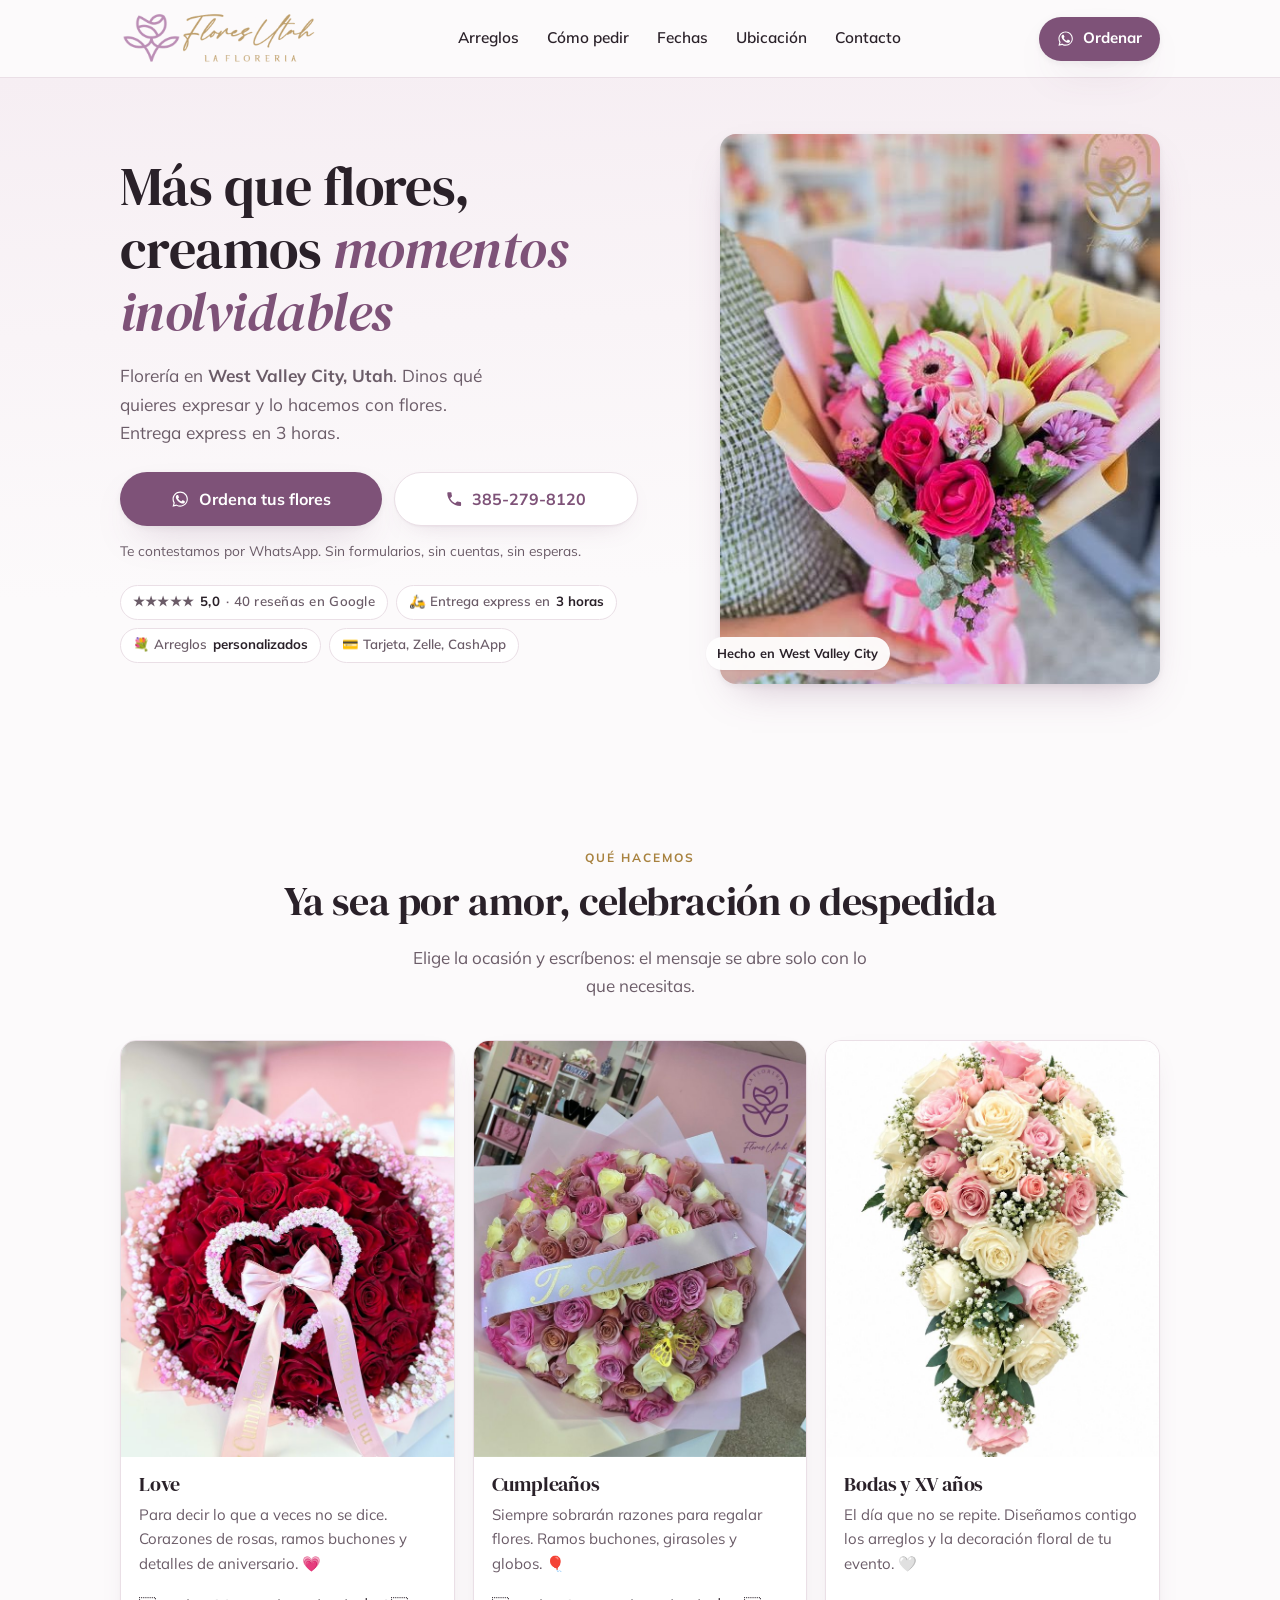
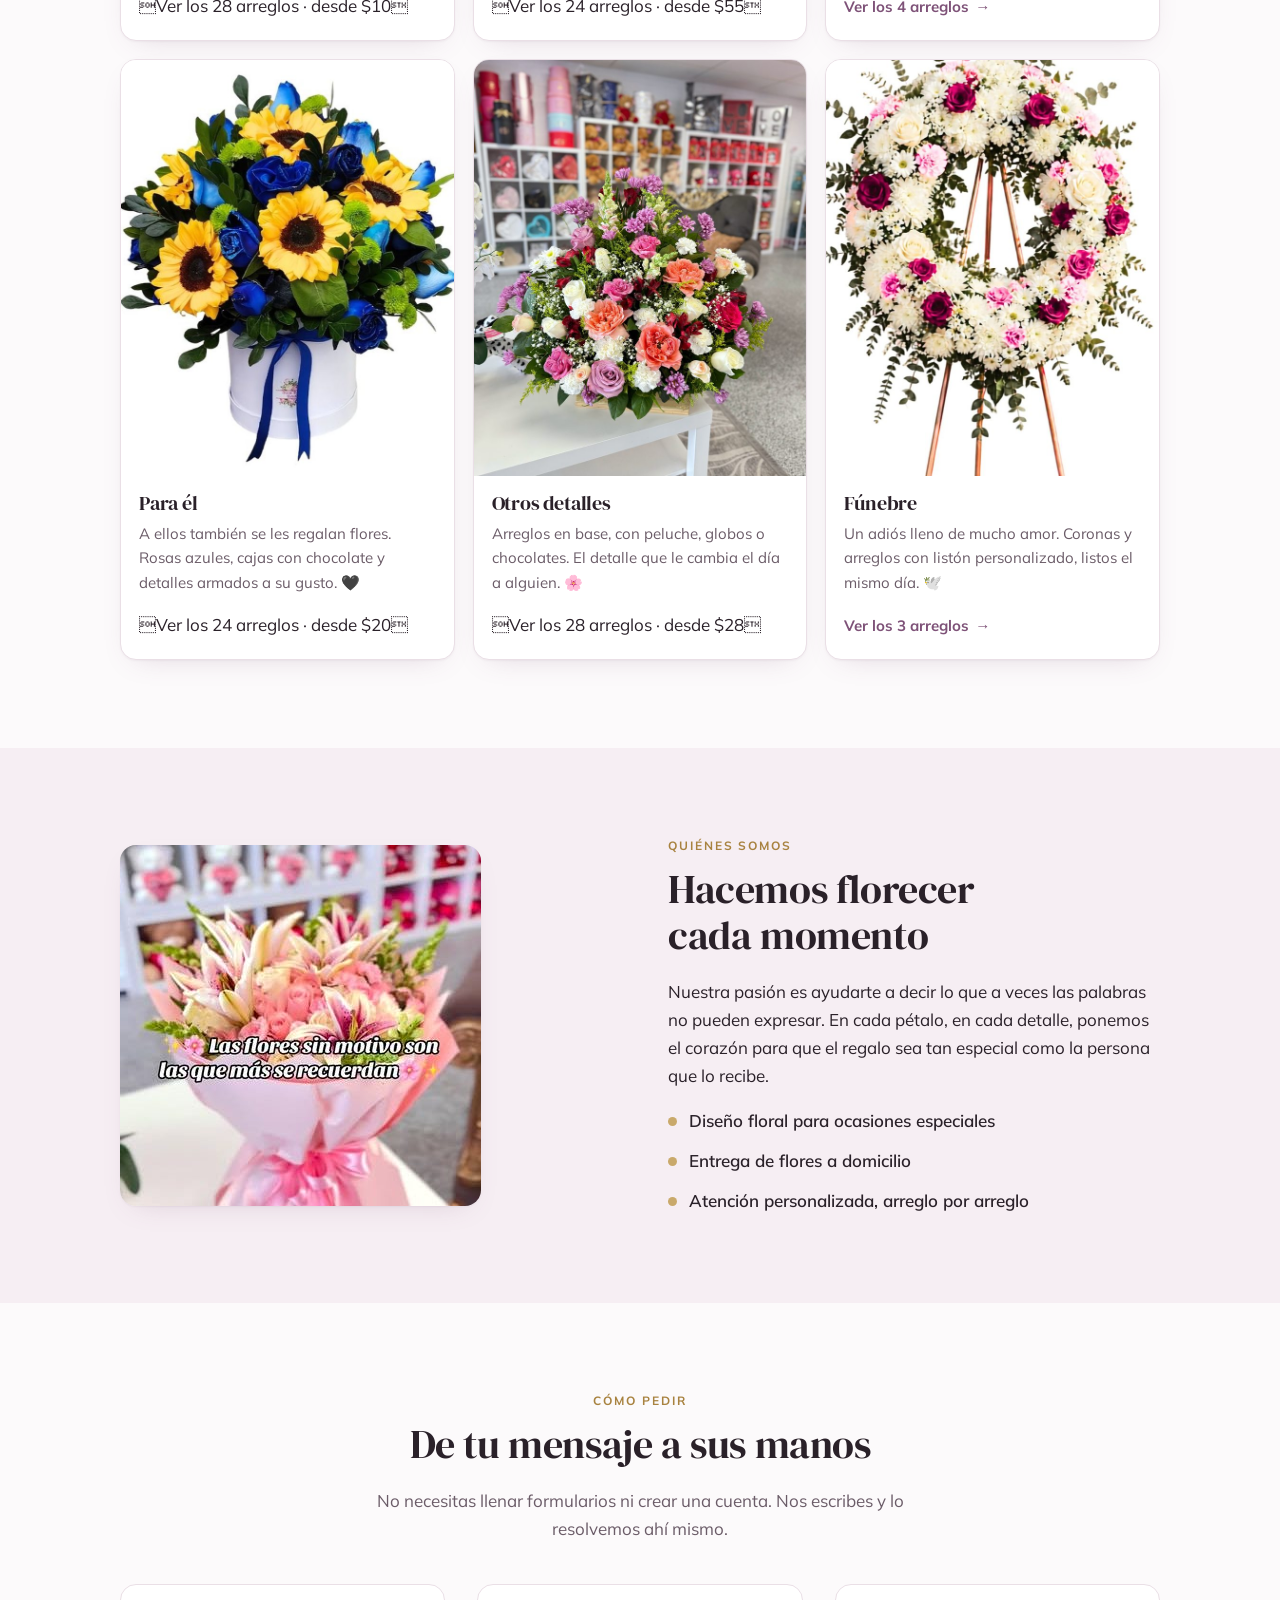
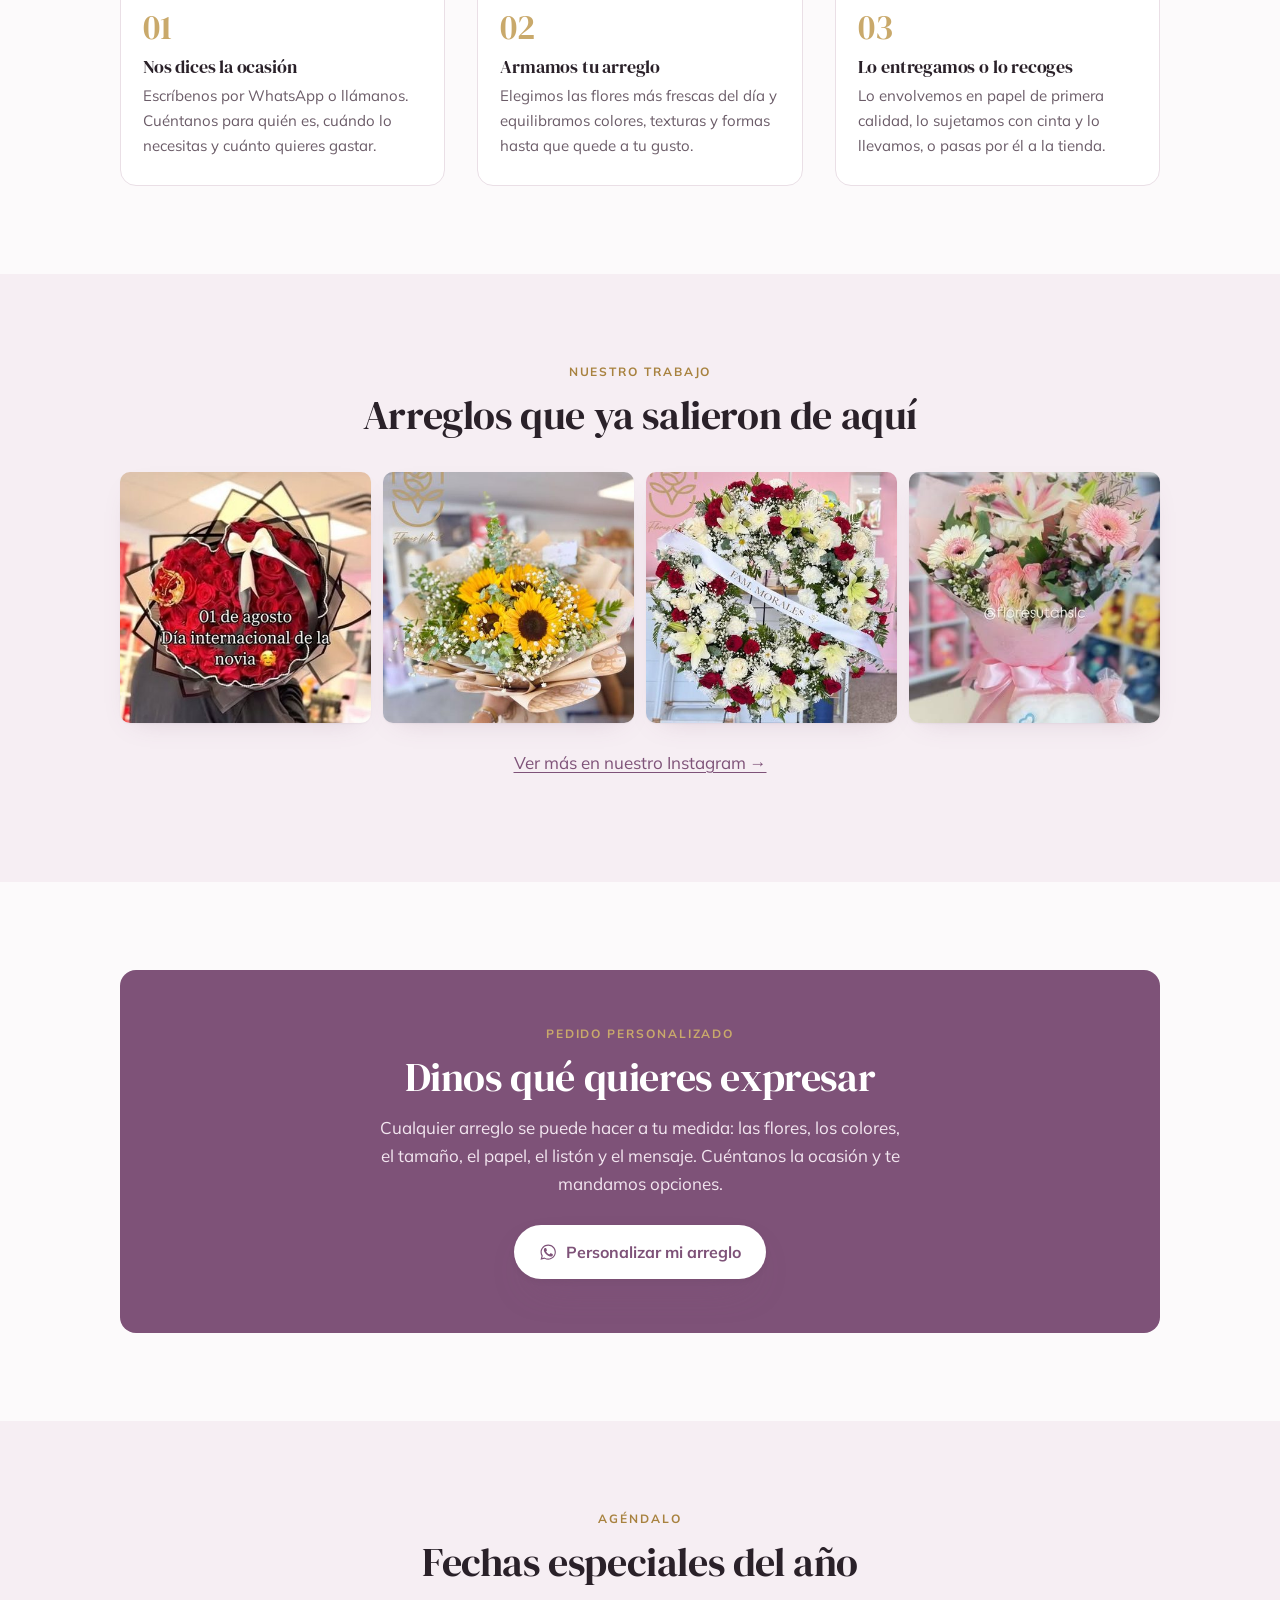
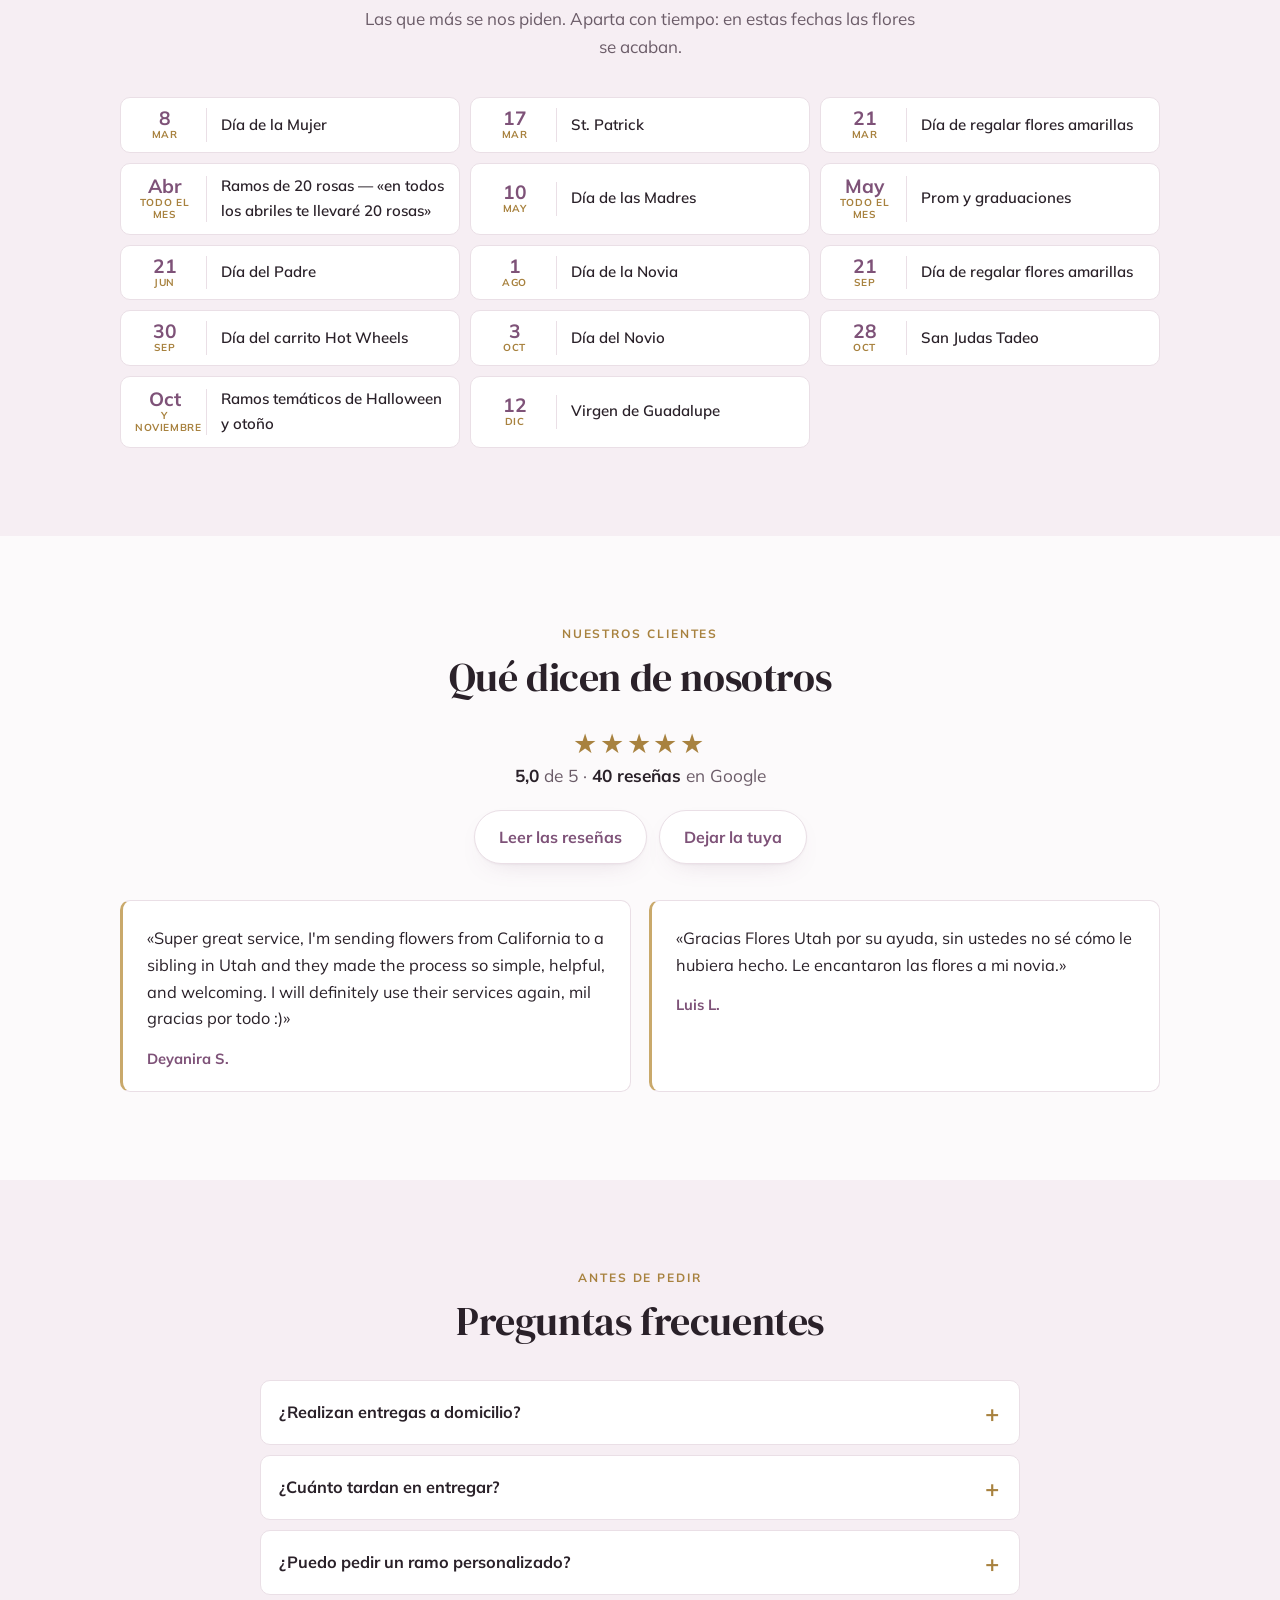
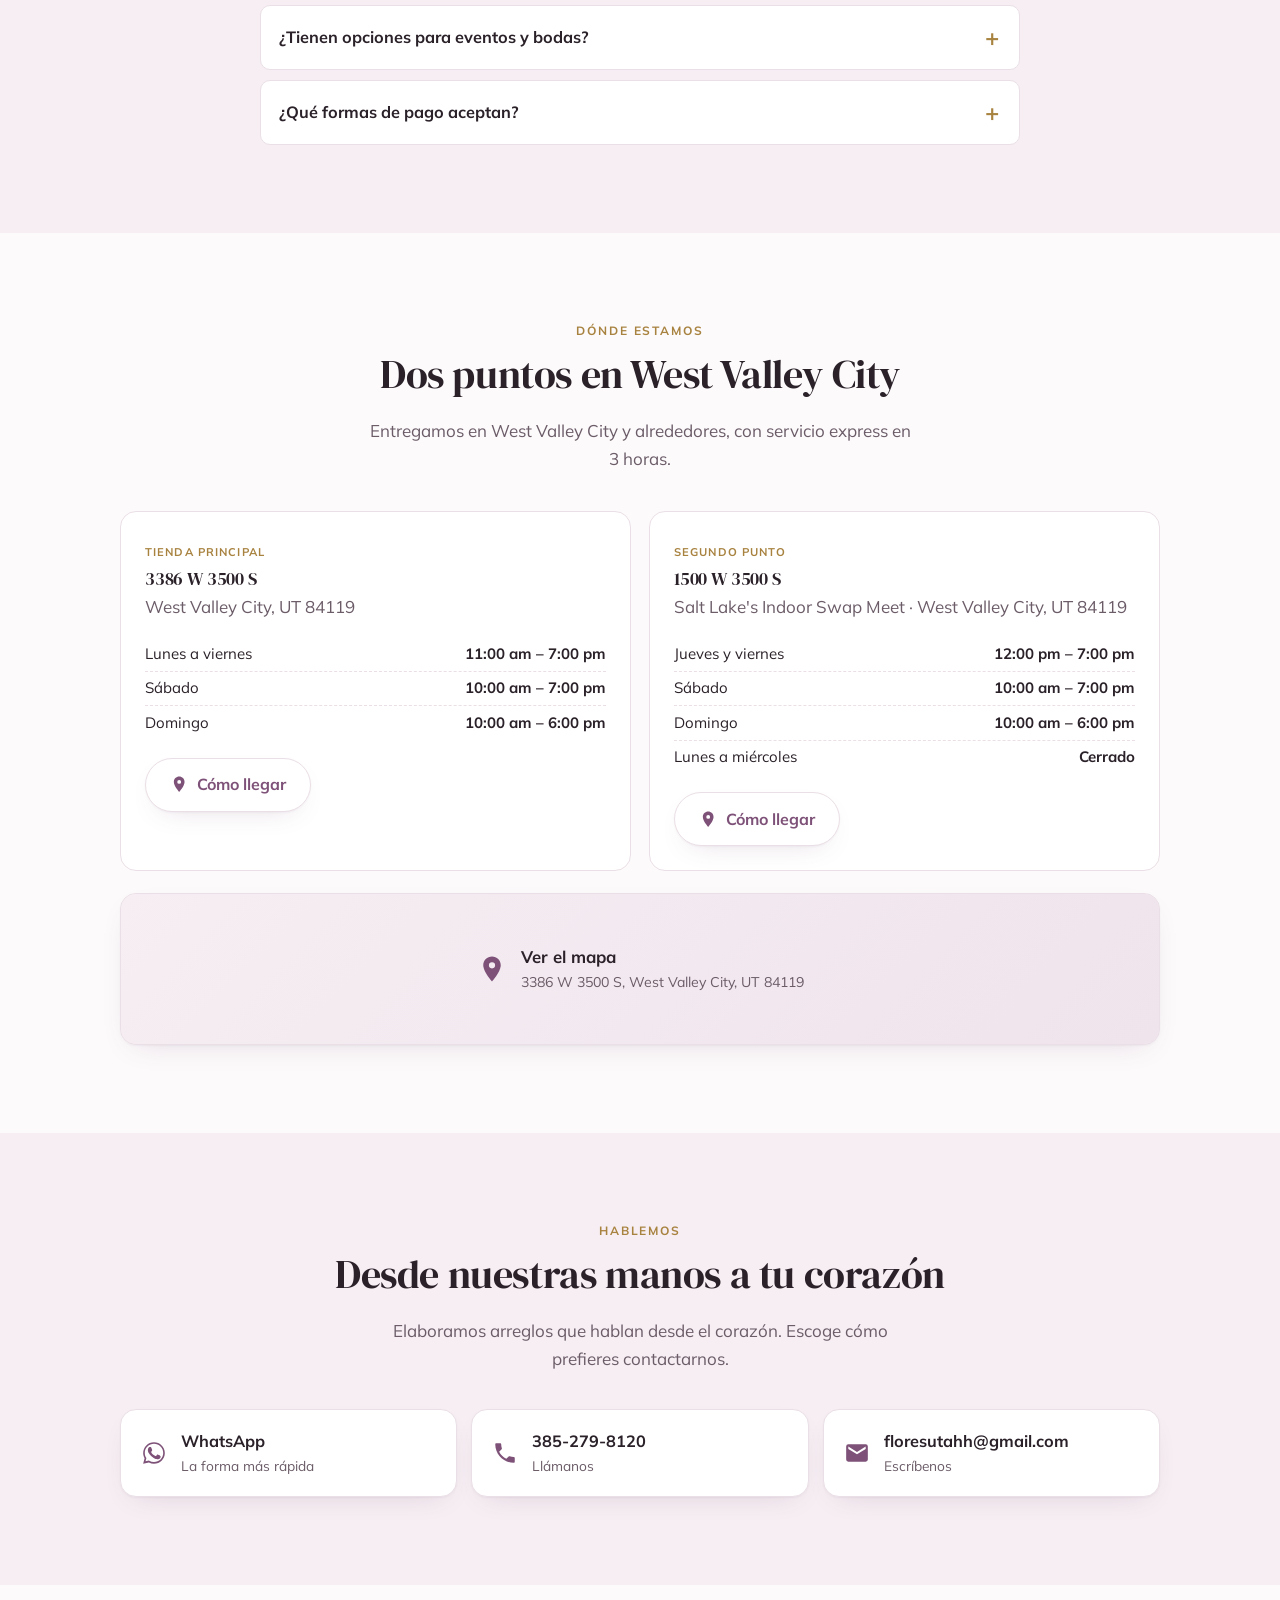
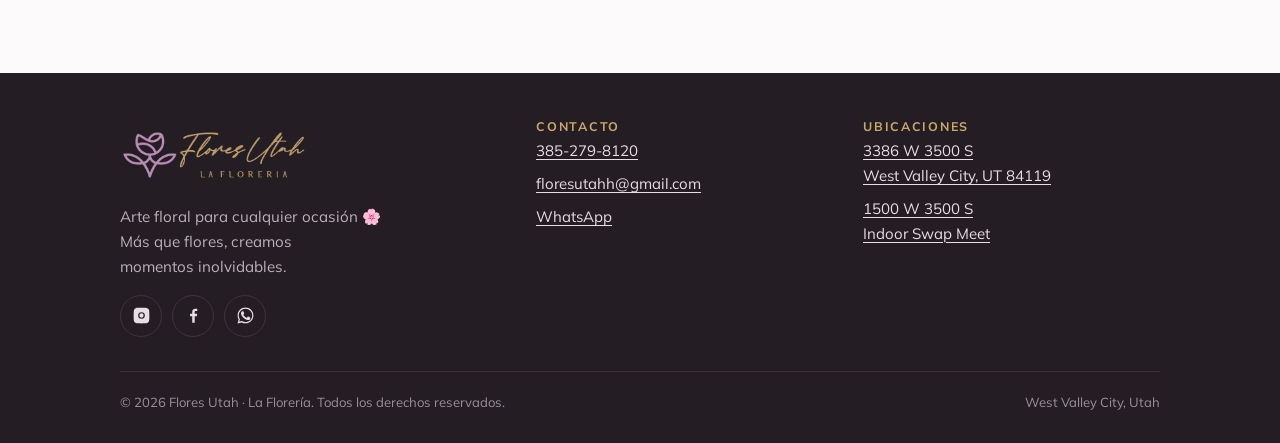
==== commit 4420a797: "Sitio de Flores Utah · 2026-11-05 05:28 UTC · ecff184a8d" ====
--- a/index.html
+++ b/index.html
@@ -192,22 +192,22 @@
       <div class="rejilla rejilla--3" style="margin-top:40px">
 
         <article class="cat">
-          <img src="img/cat/amor-04.jpg" width="900" height="1125" loading="lazy" decoding="async"
-               alt="Corazón de rosas rojas y rosas con listón, arreglo de amor de Flores Utah.">
+          <img src="img/cat/ram-002.jpg" width="700" height="875"
+               alt="Corazón de rosas rojas con gypso rosa y listón, arreglo de amor de Flores Utah.">
           <div class="cat__cuerpo">
             <h3>Love</h3>
             <p>Para decir lo que a veces no se dice. Corazones de rosas, ramos buchones y detalles de aniversario. 💗</p>
-            <a class="cat__pedir" href="flores-de-amor/">Ver los 8 arreglos</a>
+            Ver los 28 arreglos · desde $10
           </div>
         </article>
 
         <article class="cat">
-          <img src="img/cat/cumpleanos-07.jpg" width="900" height="1125" loading="lazy" decoding="async"
-               alt="Ramo de cumpleaños con gerberas y rosas en tonos rosas, de Flores Utah.">
+          <img src="img/cat/bd-019.jpg" width="700" height="875"
+               alt="Ramo de cumpleaños con rosas en tonos rosa y crema, de Flores Utah.">
           <div class="cat__cuerpo">
             <h3>Cumpleaños</h3>
             <p>Siempre sobrarán razones para regalar flores. Ramos buchones, girasoles y globos. 🎈</p>
-            <a class="cat__pedir" href="flores-de-cumpleanos/">Ver los 13 arreglos</a>
+            Ver los 24 arreglos · desde $55
           </div>
         </article>
 
@@ -222,22 +222,22 @@
         </article>
 
         <article class="cat">
-          <img src="img/cat/para-el-04.jpg" width="900" height="1125" loading="lazy" decoding="async"
-               alt="Arreglo para él con girasoles y rosas azules en caja, de Flores Utah.">
+          <img src="img/cat/el-003.jpg" width="700" height="875"
+               alt="Arreglo para él con girasoles y rosas azules en base blanca, de Flores Utah.">
           <div class="cat__cuerpo">
             <h3>Para él</h3>
             <p>A ellos también se les regalan flores. Rosas azules, cajas con chocolate y detalles armados a su gusto. 🖤</p>
-            <a class="cat__pedir" href="flores-para-el/">Ver los 10 arreglos</a>
+            Ver los 24 arreglos · desde $20
           </div>
         </article>
 
         <article class="cat">
-          <img src="img/cat/detalles-09.jpg" width="900" height="1125" loading="lazy" decoding="async"
-               alt="Arreglo floral multicolor montado en base, de Flores Utah.">
+          <img src="img/cat/flo-017.jpg" width="700" height="875"
+               alt="Arreglo floral grande en base con rosas, claveles y margaritas, de Flores Utah.">
           <div class="cat__cuerpo">
             <h3>Otros detalles</h3>
             <p>Arreglos en base, con peluche, globos o chocolates. El detalle que le cambia el día a alguien. 🌸</p>
-            <a class="cat__pedir" href="arreglos-en-base/">Ver los 14 arreglos</a>
+            Ver los 28 arreglos · desde $28
           </div>
         </article>
 
--- a/css/estilo.css
+++ b/css/estilo.css
@@ -482,7 +482,7 @@
 }
 .pieza:hover{ transform:translateY(-3px); box-shadow:var(--sombra-alta) }
 .pieza img{ width:100%; aspect-ratio:4/5; object-fit:cover; display:block }
-.pieza figcaption{ padding:12px; margin-top:auto }
+.pieza figcaption{ padding:12px }
 .pieza .btn{
   width:100%; min-height:44px; padding:.55em 1em; font-size:.9rem;
   box-shadow:none;
@@ -500,3 +500,45 @@
   box-shadow:var(--sombra);
 }
 .otras a:hover{ border-color:var(--malva-claro); color:var(--rosa) }
+
+/* ---------------------------------------------------------------
+   Tarjeta de arreglo con nombre y precio  (noviembre 2026)
+   El precio es lo primero que busca la gente: va grande y arriba,
+   antes que la descripcion.
+   --------------------------------------------------------------- */
+.pieza figcaption{ display:flex; flex-direction:column; gap:4px; flex:1 }
+
+.pieza__nombre{
+  font-family:"DM Serif Display",Georgia,serif;
+  font-size:1.02rem; line-height:1.25; font-weight:400;
+  margin:0; color:var(--tinta);
+}
+.pieza__precio{
+  margin:0; font-weight:700; font-size:1.12rem; color:var(--malva);
+  letter-spacing:-.01em;
+}
+.pieza__precio span{
+  font-weight:600; font-size:.74rem; color:var(--tinta-suave);
+  letter-spacing:.02em;
+}
+.pieza__medidas{
+  margin:0; font-size:.8rem; line-height:1.45; color:var(--tinta-suave);
+}
+.pieza__medidas span{ white-space:nowrap }
+.pieza__detalle{
+  margin:0; font-size:.82rem; line-height:1.45; color:var(--tinta-suave);
+}
+.pieza__nota{
+  margin:0; font-size:.76rem; line-height:1.4; color:var(--dorado);
+  font-weight:600;
+}
+.pieza .btn{ margin-top:auto; padding-top:10px }
+
+/* Aviso de disponibilidad, textual de su catalogo */
+.aviso{
+  max-width:62ch; margin:26px auto 0; padding:12px 18px;
+  background:var(--fondo-tibio); border:1px solid var(--linea);
+  border-radius:var(--radio);
+  font-size:.84rem; line-height:1.55; color:var(--tinta-suave);
+  text-align:center;
+}
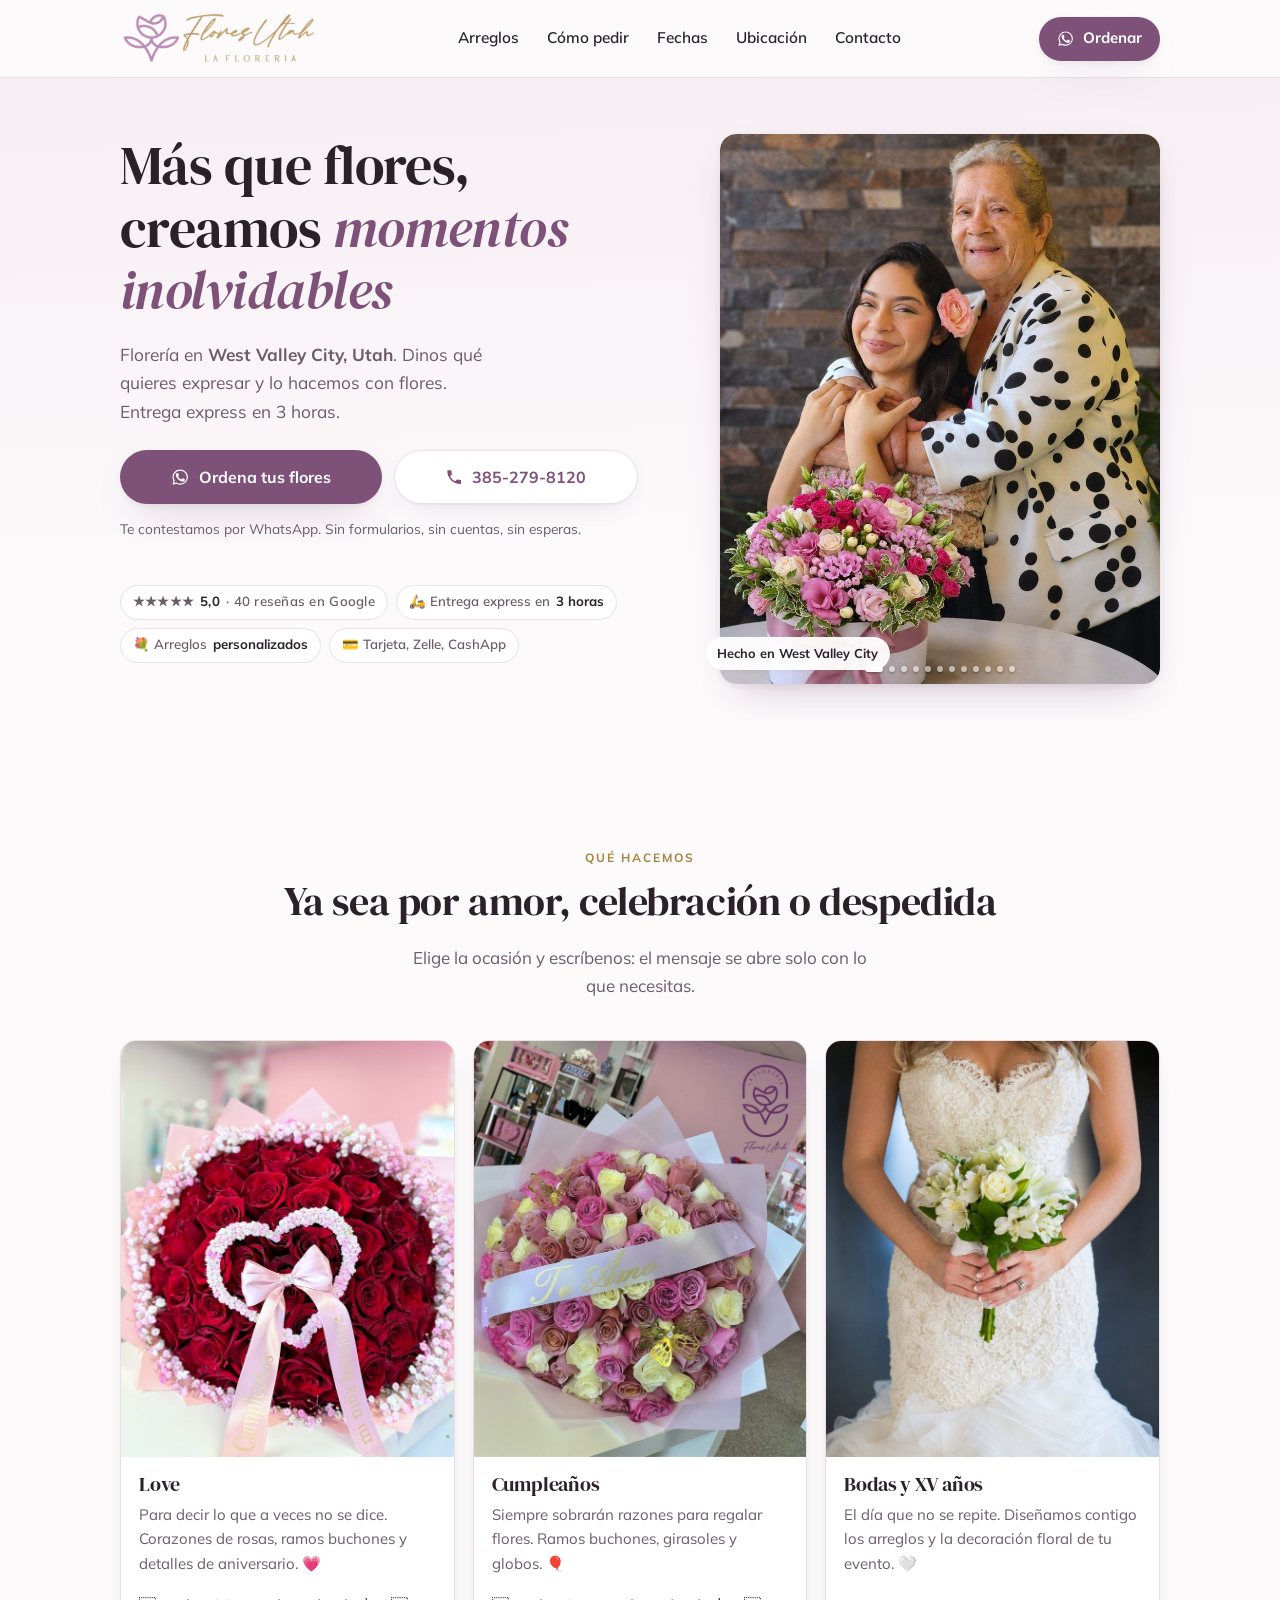
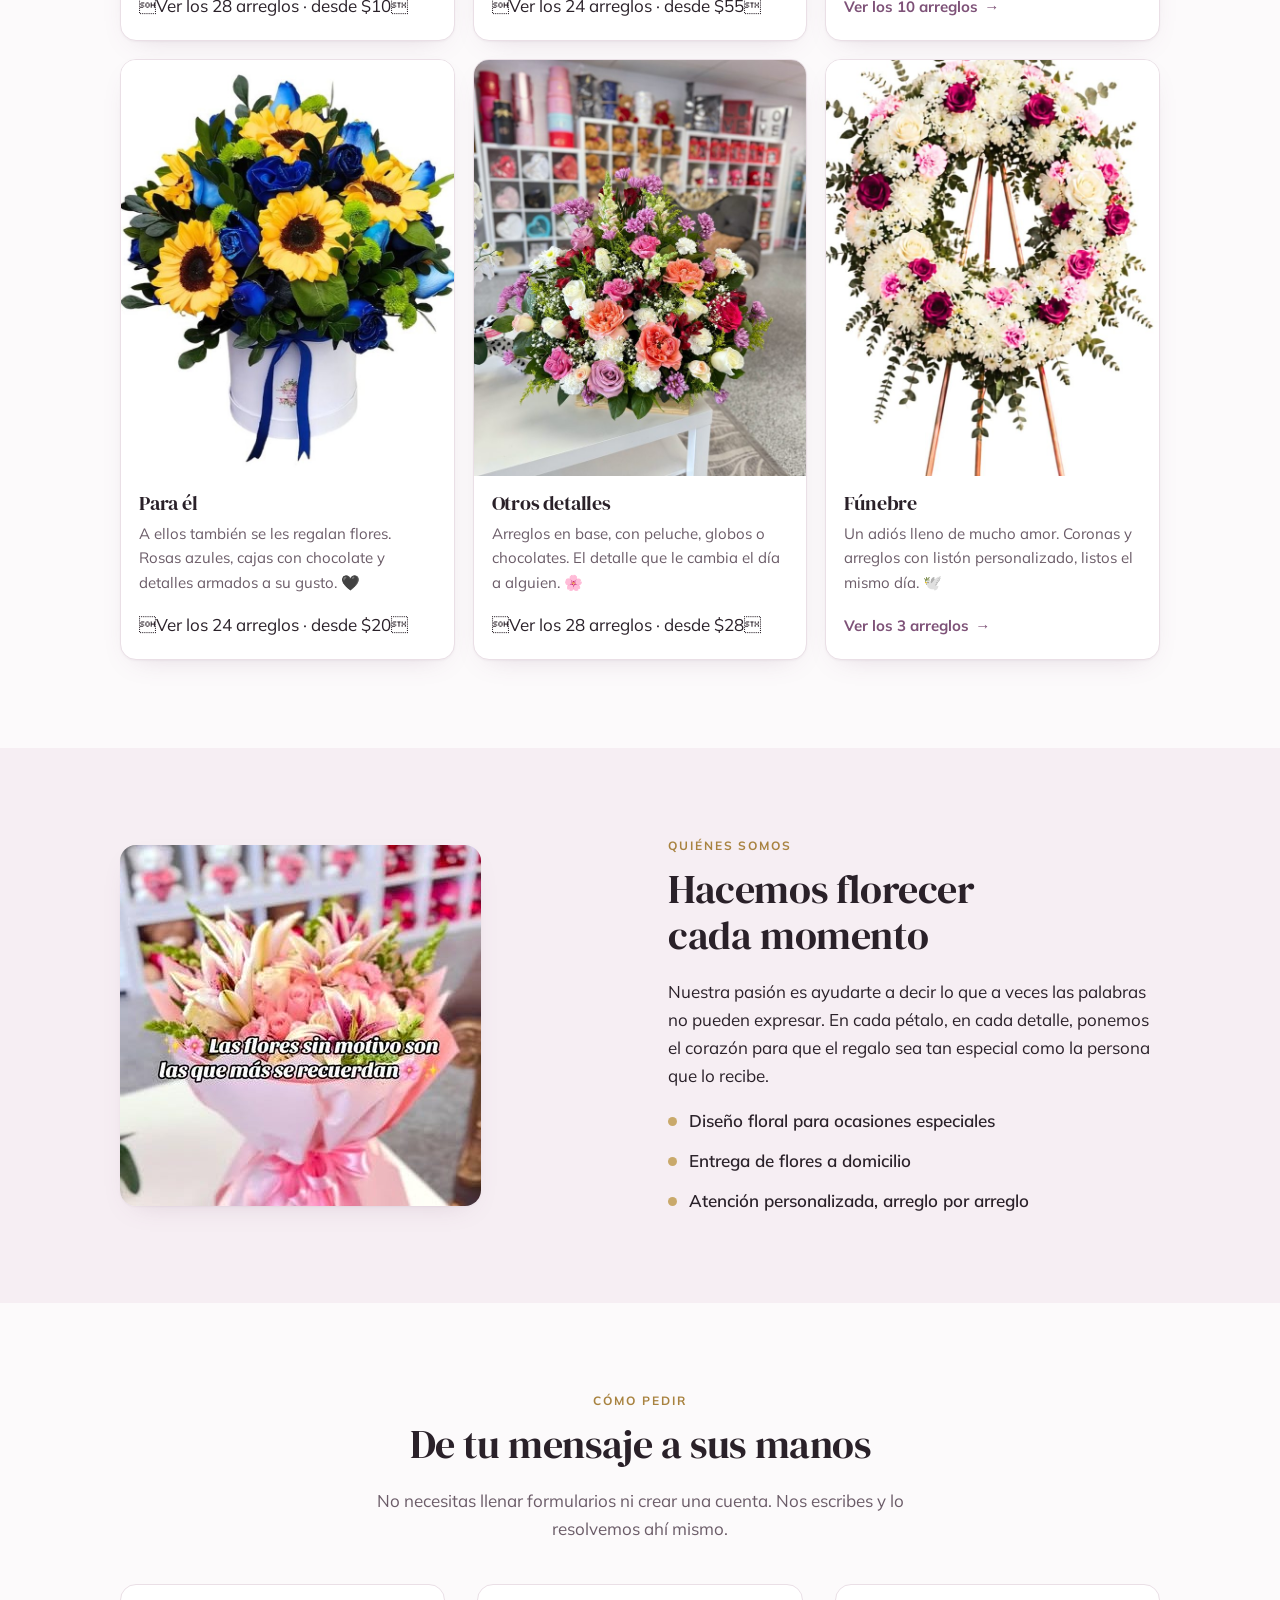
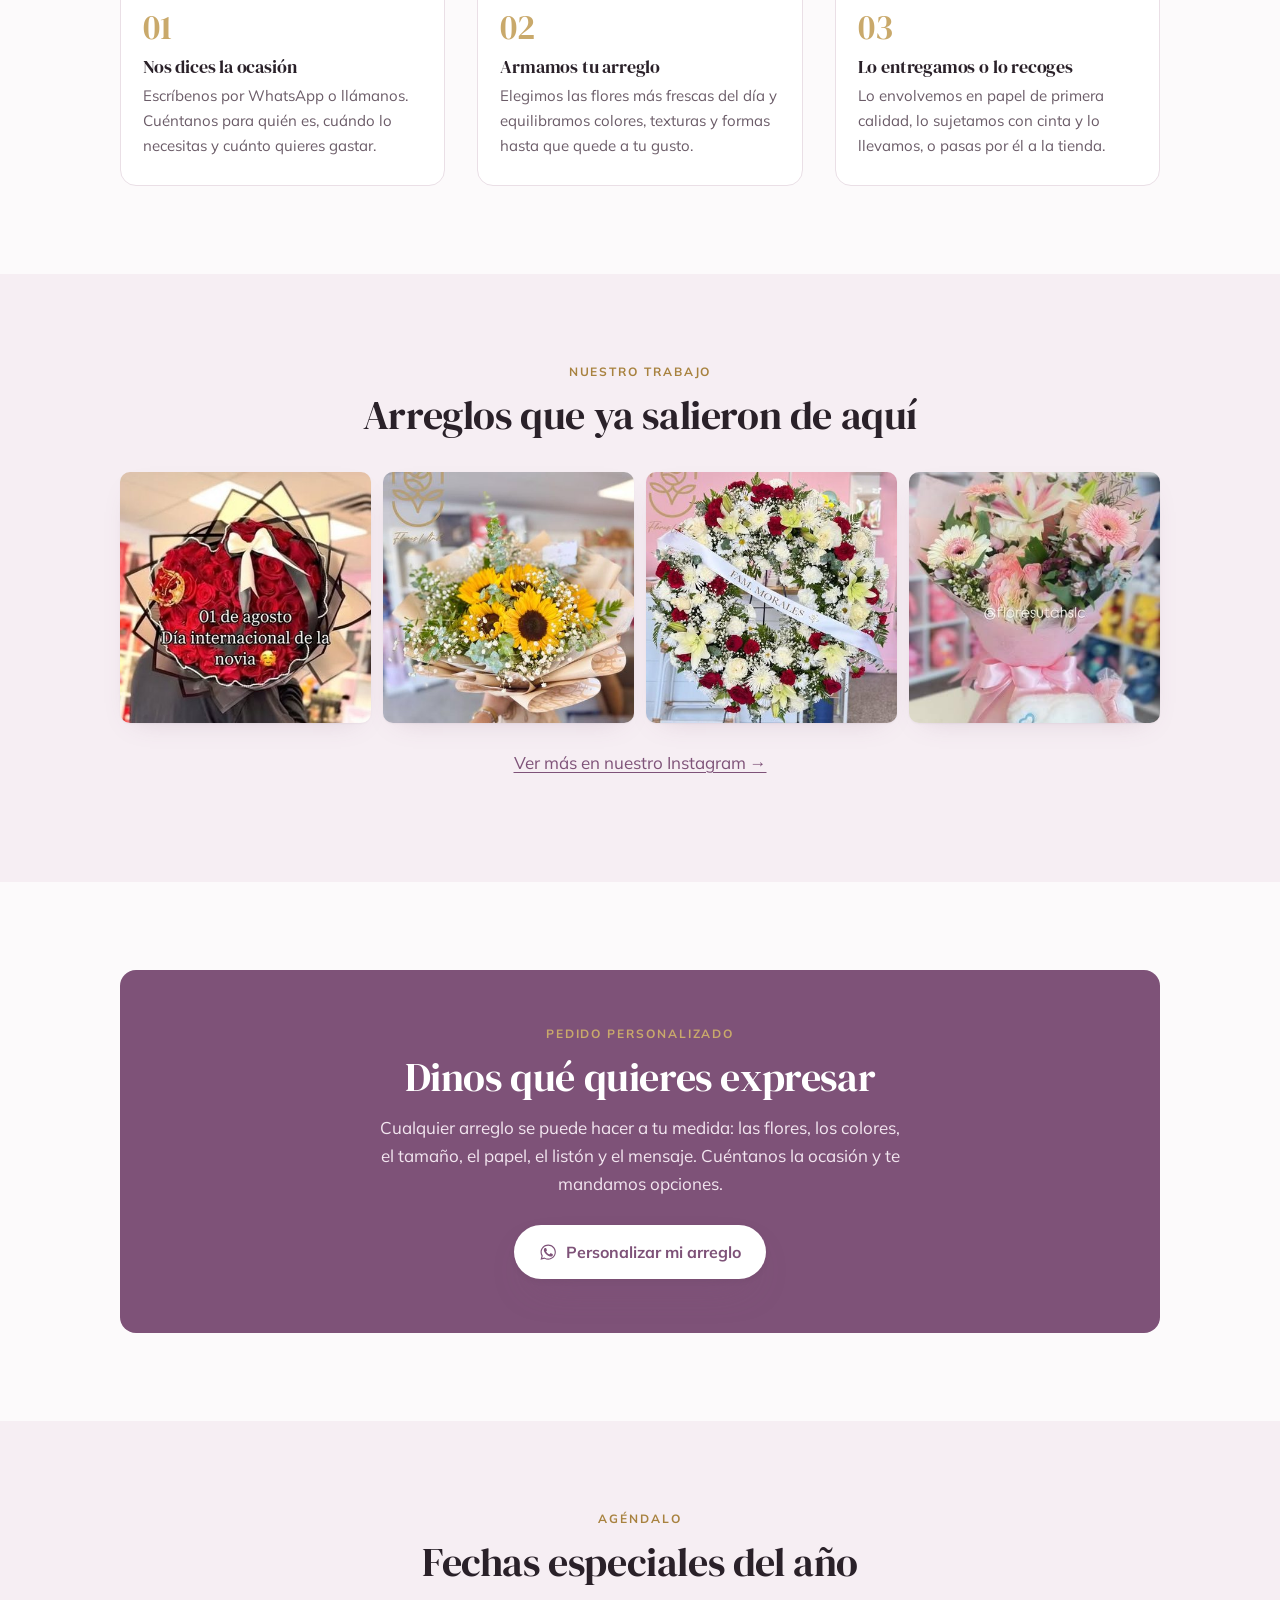
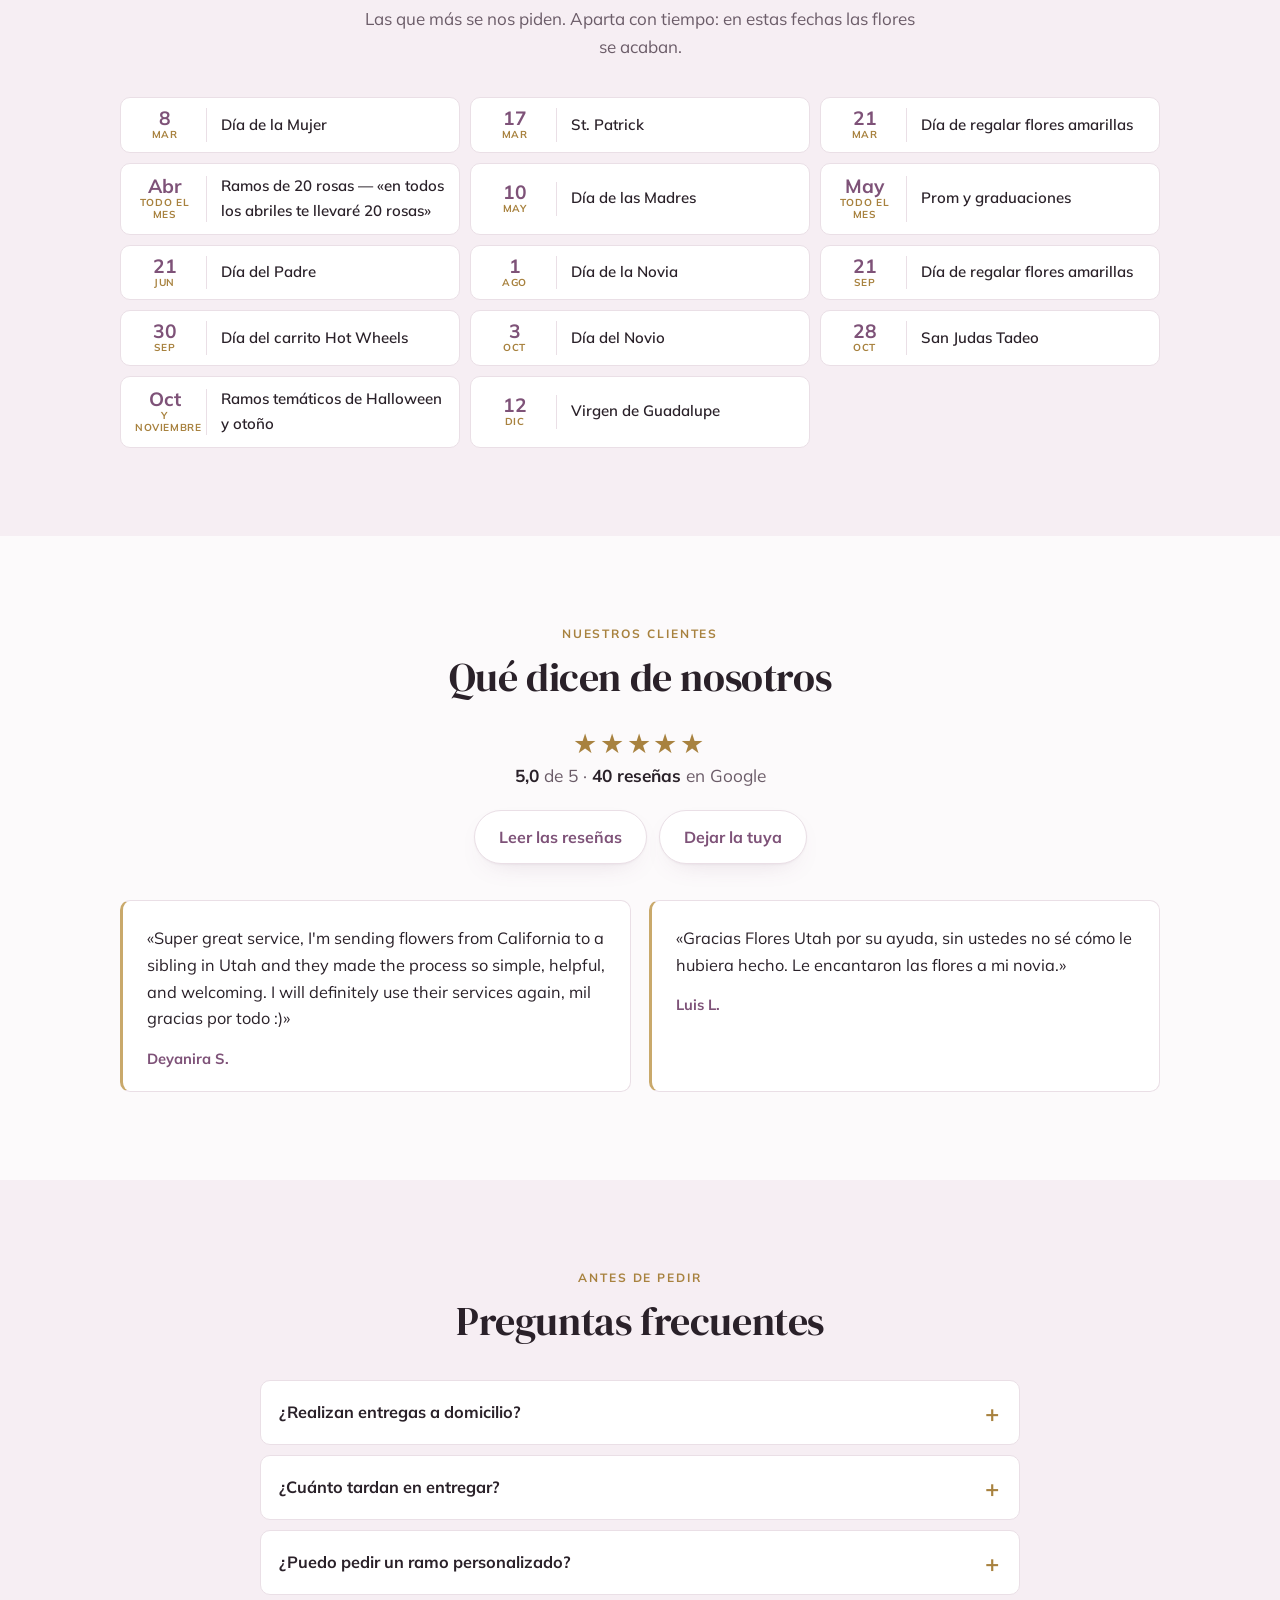
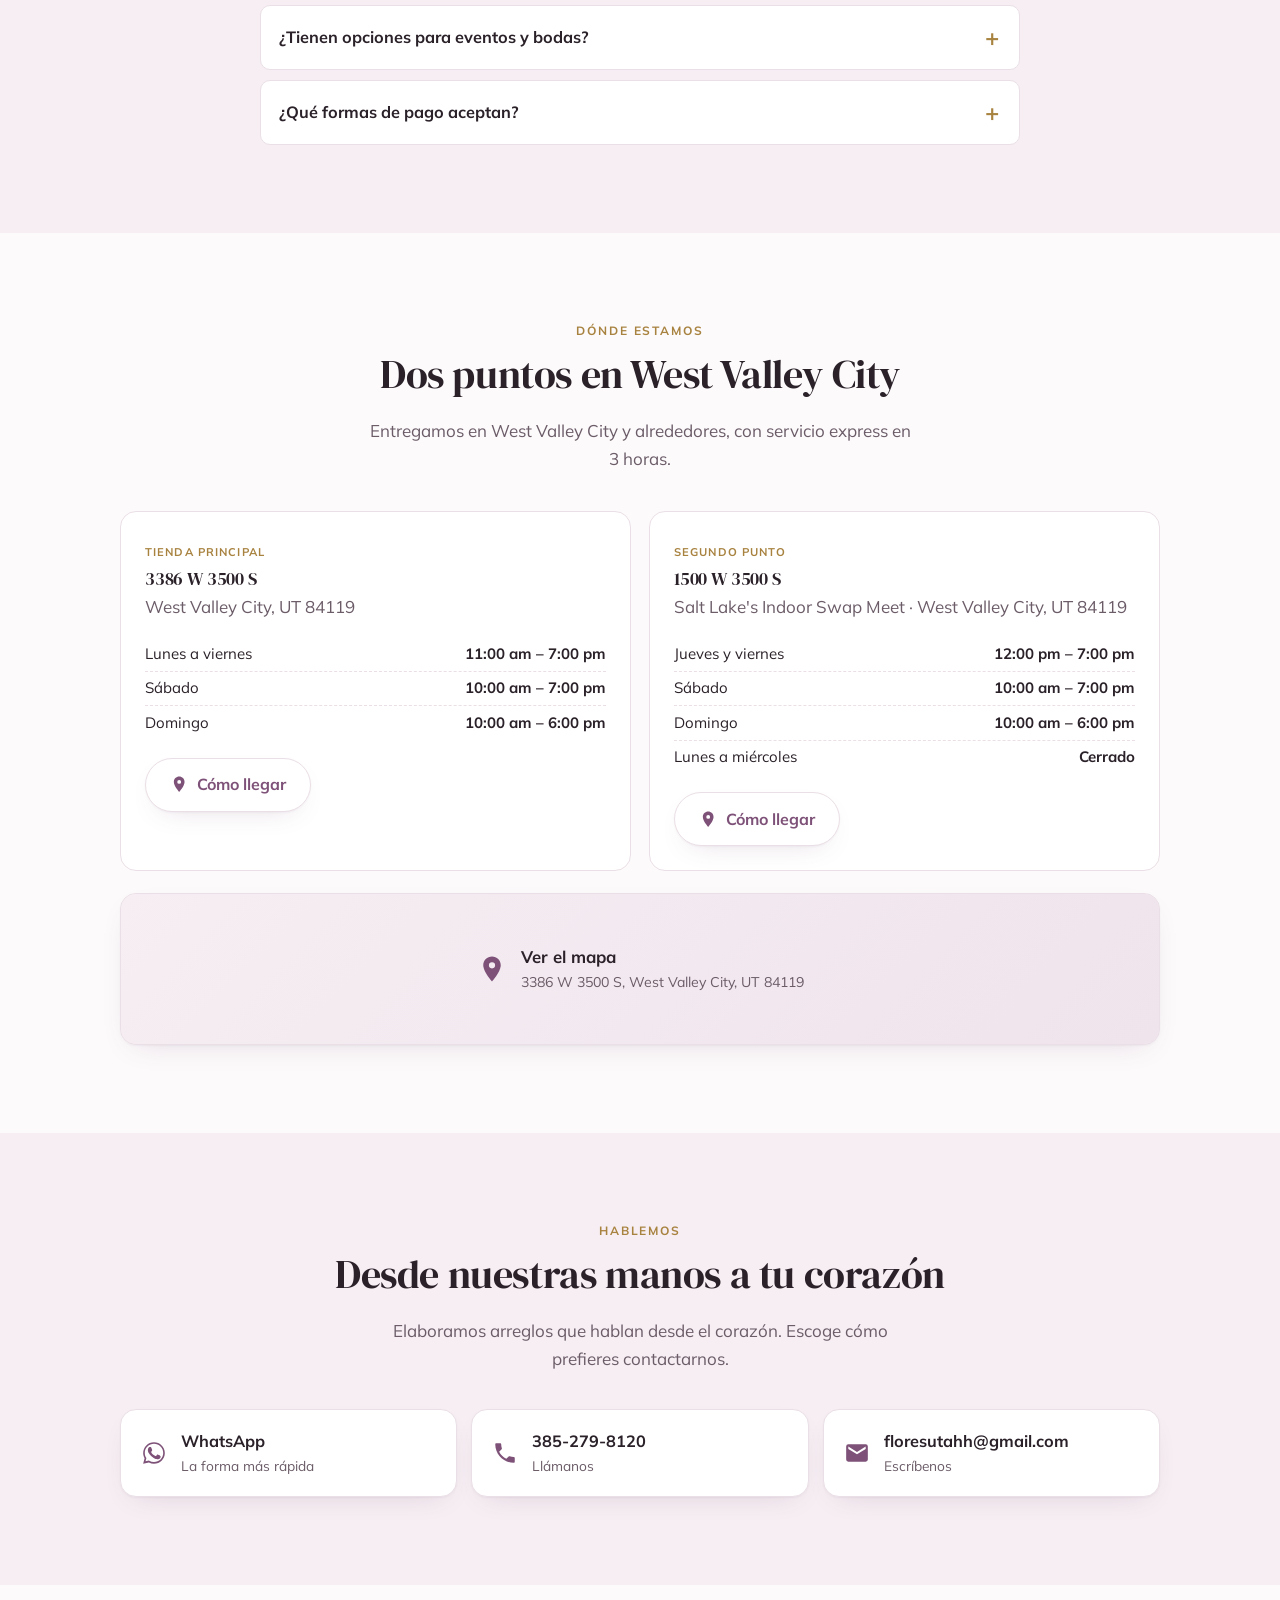
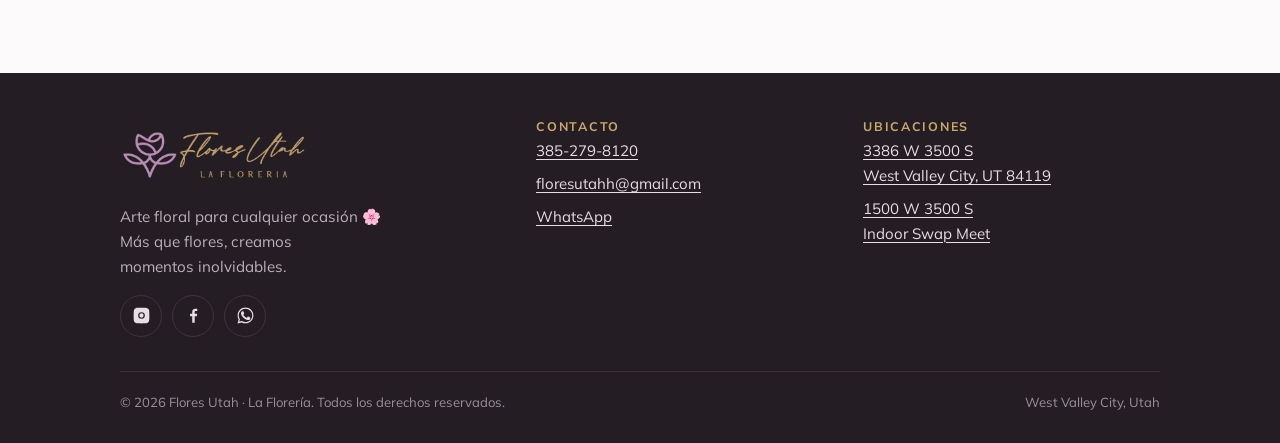
==== commit 412d3900: "Sitio de Flores Utah · 2026-11-18 06:18 UTC · 14d1bcd58a" ====
--- a/index.html
+++ b/index.html
@@ -27,7 +27,7 @@
 
 <link rel="preconnect" href="https://fonts.googleapis.com">
 <link rel="preconnect" href="https://fonts.gstatic.com" crossorigin>
-<link rel="preload" as="image" href="img/hero-ramo.jpg" fetchpriority="high">
+<link rel="preload" as="image" href="img/pase/pase-01.jpg" fetchpriority="high">
 <link rel="stylesheet" href="https://fonts.googleapis.com/css2?family=DM+Serif+Display:ital@0;1&family=Mulish:wght@400;600;700&display=swap">
 <link rel="stylesheet" href="css/estilo.css">
 
@@ -147,7 +147,7 @@
   <!-- ============ HERO ============ -->
   <section class="hero">
     <div class="env hero__caja">
-      <div>
+      <div class="hero__texto">
         <h1>Más que flores, creamos <em>momentos inolvidables</em></h1>
         <p class="hero__bajada">
           Florería en <strong>West Valley City, Utah</strong>. Dinos qué quieres expresar
@@ -162,19 +162,42 @@
           </a>
         </div>
         <p class="hero__nota">Te contestamos por WhatsApp. Sin formularios, sin cuentas, sin esperas.</p>
-        <ul class="fichas">
-          <li class="fichas--google">★★★★★ <b>5,0</b> · 40 reseñas en Google</li>
-          <li>🛵 Entrega express en <b>3 horas</b></li>
-          <li>💐 Arreglos <b>personalizados</b></li>
-          <li>💳 Tarjeta, Zelle, CashApp</li>
-        </ul>
       </div>
       <figure class="hero__foto">
-        <img src="img/hero-ramo.jpg" width="480" height="600"
-             alt="Ramo de gerberas, lilis y rosas en papel rosa, hecho a mano en Flores Utah, West Valley City."
-             fetchpriority="high" decoding="async">
+        <div class="pase" data-pase>
+          <img class="pase__foto es-visible" src="img/pase/pase-01.jpg" width="800" height="1000"
+               alt="Una abuela abraza a su nieta junto al arreglo floral que acaba de recibir, de Flores Utah." fetchpriority="high" decoding="async">
+          <img class="pase__foto" data-src="img/pase/pase-02.jpg" width="800" height="1000"
+               alt="" aria-hidden="true" decoding="async">
+          <img class="pase__foto" data-src="img/pase/pase-03.jpg" width="800" height="1000"
+               alt="" aria-hidden="true" decoding="async">
+          <img class="pase__foto" data-src="img/pase/pase-04.jpg" width="800" height="1000"
+               alt="" aria-hidden="true" decoding="async">
+          <img class="pase__foto" data-src="img/pase/pase-05.jpg" width="800" height="1000"
+               alt="" aria-hidden="true" decoding="async">
+          <img class="pase__foto" data-src="img/pase/pase-06.jpg" width="800" height="1000"
+               alt="" aria-hidden="true" decoding="async">
+          <img class="pase__foto" data-src="img/pase/pase-07.jpg" width="800" height="1000"
+               alt="" aria-hidden="true" decoding="async">
+          <img class="pase__foto" data-src="img/pase/pase-08.jpg" width="800" height="1000"
+               alt="" aria-hidden="true" decoding="async">
+          <img class="pase__foto" data-src="img/pase/pase-09.jpg" width="800" height="1000"
+               alt="" aria-hidden="true" decoding="async">
+          <img class="pase__foto" data-src="img/pase/pase-10.jpg" width="800" height="1000"
+               alt="" aria-hidden="true" decoding="async">
+          <img class="pase__foto" data-src="img/pase/pase-11.jpg" width="800" height="1000"
+               alt="" aria-hidden="true" decoding="async">
+          <img class="pase__foto" data-src="img/pase/pase-12.jpg" width="800" height="1000"
+               alt="" aria-hidden="true" decoding="async">
+        </div>
         <figcaption>Hecho en West Valley City</figcaption>
       </figure>
+      <ul class="fichas">
+        <li class="fichas--google">★★★★★ <b>5,0</b> · 40 reseñas en Google</li>
+        <li>🛵 Entrega express en <b>3 horas</b></li>
+        <li>💐 Arreglos <b>personalizados</b></li>
+        <li>💳 Tarjeta, Zelle, CashApp</li>
+      </ul>
     </div>
   </section>
 
@@ -212,12 +235,12 @@
         </article>
 
         <article class="cat">
-          <img src="img/cat/boda-04.jpg" width="700" height="875" loading="lazy" decoding="async"
-               alt="Ramo de novia en cascada con rosas rosas y blancas, de Flores Utah.">
+          <img src="img/cat/boda-01.jpg" width="700" height="875" loading="lazy" decoding="async"
+               alt="Novia con su ramo de rosas blancas y tulipanes, hecho por Flores Utah.">
           <div class="cat__cuerpo">
             <h3>Bodas y XV años</h3>
             <p>El día que no se repite. Diseñamos contigo los arreglos y la decoración floral de tu evento. 🤍</p>
-            <a class="cat__pedir" href="flores-para-bodas-y-xv/">Ver los 4 arreglos</a>
+            <a class="cat__pedir" href="flores-para-bodas-y-xv/">Ver los 10 arreglos</a>
           </div>
         </article>
 
@@ -599,6 +622,63 @@
       cajaMapa.replaceChildren(marco);
     });
   }
+
+  /* ---- Pase de fotos de la portada -------------------------------------
+     Arranca solo en cuanto la pagina abre. Reglas:
+       - la primera foto ya viene en el HTML y se ve de inmediato;
+       - las demas se descargan DESPUES, para no retrasar la apertura;
+       - si la persona pidio menos movimiento en su telefono, no se anima;
+       - si la pestana no se esta viendo, se detiene (no gasta datos ni bateria). */
+  (function () {
+    var caja = document.querySelector('[data-pase]');
+    if (!caja) return;
+    var fotos = Array.prototype.slice.call(caja.querySelectorAll('.pase__foto'));
+    if (fotos.length < 2) return;
+
+    var quieto = window.matchMedia && window.matchMedia('(prefers-reduced-motion: reduce)').matches;
+    if (quieto) return;
+
+    var PAUSA = 4500;
+    var actual = 0, reloj = null;
+
+    var puntos = document.createElement('div');
+    puntos.className = 'pase__puntos';
+    puntos.setAttribute('aria-hidden', 'true');
+    fotos.forEach(function (_, i) {
+      var d = document.createElement('span');
+      d.className = 'pase__punto' + (i === 0 ? ' es-visible' : '');
+      puntos.appendChild(d);
+    });
+    caja.appendChild(puntos);
+    var bolitas = Array.prototype.slice.call(puntos.children);
+
+    function cargar(i) {
+      var f = fotos[i];
+      if (f && !f.src && f.dataset.src) f.src = f.dataset.src;
+    }
+
+    function mostrar(i) {
+      fotos[actual].classList.remove('es-visible');
+      bolitas[actual].classList.remove('es-visible');
+      actual = i;
+      fotos[actual].classList.add('es-visible');
+      bolitas[actual].classList.add('es-visible');
+      cargar((actual + 1) % fotos.length);   // la siguiente, lista de antemano
+    }
+
+    function andar() { if (!reloj) reloj = setInterval(function () {
+      mostrar((actual + 1) % fotos.length);
+    }, PAUSA); }
+    function parar() { clearInterval(reloj); reloj = null; }
+
+    document.addEventListener('visibilitychange', function () {
+      if (document.hidden) parar(); else andar();
+    });
+
+    function empezar() { cargar(1); andar(); }
+    if (document.readyState === 'complete') empezar();
+    else window.addEventListener('load', empezar);
+  })();
 </script>
 </body>
 </html>
--- a/css/estilo.css
+++ b/css/estilo.css
@@ -166,7 +166,7 @@
 
 /* fichas de confianza */
 .fichas{
-  list-style:none; margin:22px 0 0; padding:0;
+  list-style:none; margin:0; padding:0;
   display:flex; flex-wrap:wrap; gap:8px;
 }
 .fichas li{
@@ -190,10 +190,17 @@
 
 @media (min-width:860px){
   .hero{ padding-block:56px 76px }
-  .hero__caja{ grid-template-columns:1.05fr .95fr; align-items:center; gap:54px }
+  .hero__caja{
+    grid-template-columns:1.05fr .95fr;
+    grid-template-areas:"texto foto" "fichas foto";
+    grid-template-rows:auto auto;
+    align-items:start; gap:22px 54px;
+  }
+  .hero__texto{ grid-area:texto }
+  .fichas{ grid-area:fichas }
+  .hero__foto{ grid-area:foto; align-self:center }
   .hero__acciones{ grid-template-columns:auto auto; justify-items:stretch }
   .hero__acciones .btn{ width:auto }
-  .hero__foto{ order:2 }
   .hero__foto img{ margin-left:auto; max-width:440px }
 }
 
@@ -542,3 +549,46 @@
   font-size:.84rem; line-height:1.55; color:var(--tinta-suave);
   text-align:center;
 }
+
+/* ---------------------------------------------------------------
+   Pase de fotos de la portada  (noviembre 2026)
+   Gente recibiendo sus flores, para que la foto diga lo mismo que
+   el titulo: "creamos momentos inolvidables".
+   La primera foto se queda fija si el navegador no anima.
+   --------------------------------------------------------------- */
+.pase{
+  position:relative; aspect-ratio:4/5; width:100%;
+  border-radius:var(--radio); overflow:hidden;
+  box-shadow:var(--sombra-alta);
+  background:var(--fondo-tibio);
+}
+.pase__foto{
+  position:absolute; inset:0;
+  width:100%; height:100%; object-fit:cover;
+  opacity:0; transition:opacity .9s ease-in-out;
+  border-radius:0; box-shadow:none; max-width:none;
+}
+.pase__foto.es-visible{ opacity:1 }
+
+/* Puntitos: para que se note que hay mas de una foto */
+.pase__puntos{
+  position:absolute; left:0; right:0; bottom:12px;
+  display:flex; justify-content:center; gap:6px;
+  pointer-events:none;
+}
+.pase__punto{
+  width:6px; height:6px; border-radius:50%;
+  background:rgba(255,255,255,.55);
+  box-shadow:0 1px 3px rgba(0,0,0,.35);
+  transition:background .4s ease, width .4s ease;
+}
+.pase__punto.es-visible{ background:#fff; width:18px; border-radius:999px }
+
+@media (min-width:860px){
+  .hero__foto .pase{ margin-left:auto; max-width:440px }
+}
+
+/* Si la persona pidio menos movimiento, no se anima: se queda la primera */
+@media (prefers-reduced-motion: reduce){
+  .pase__foto{ transition:none }
+}
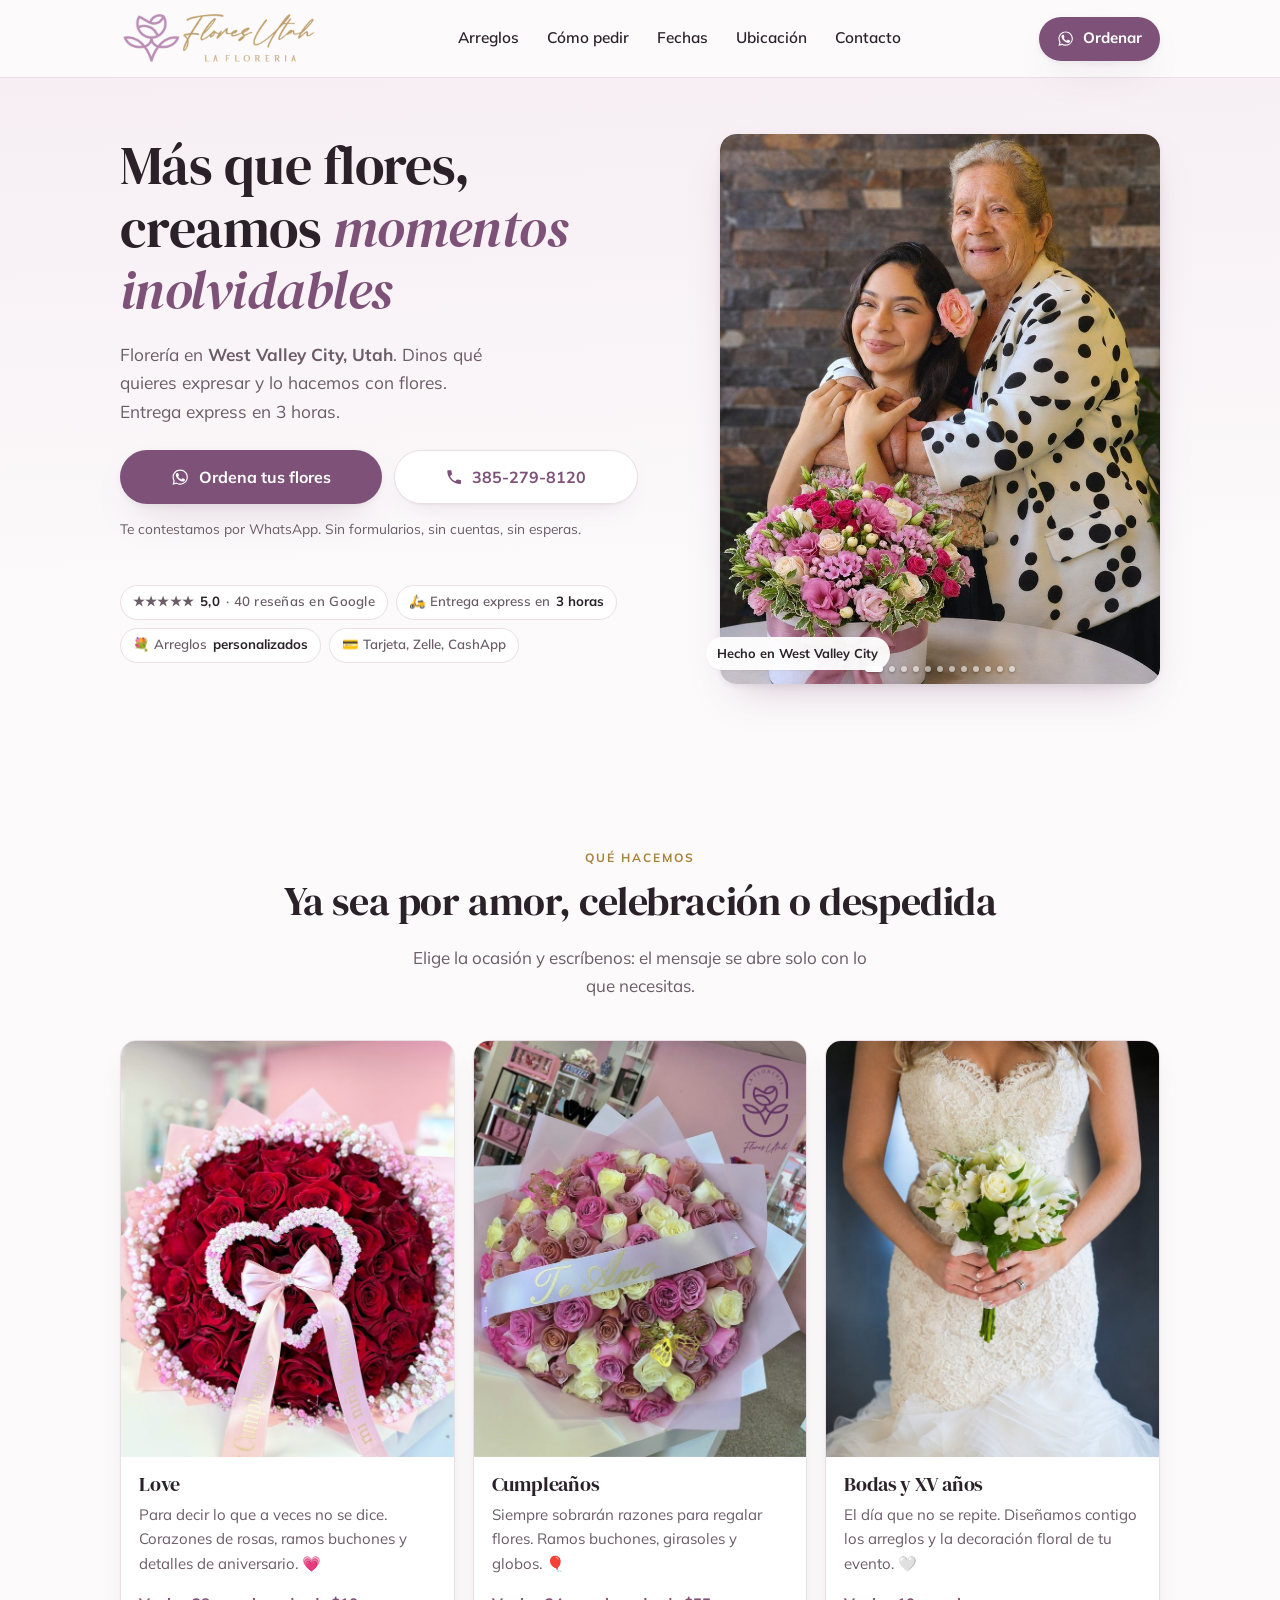
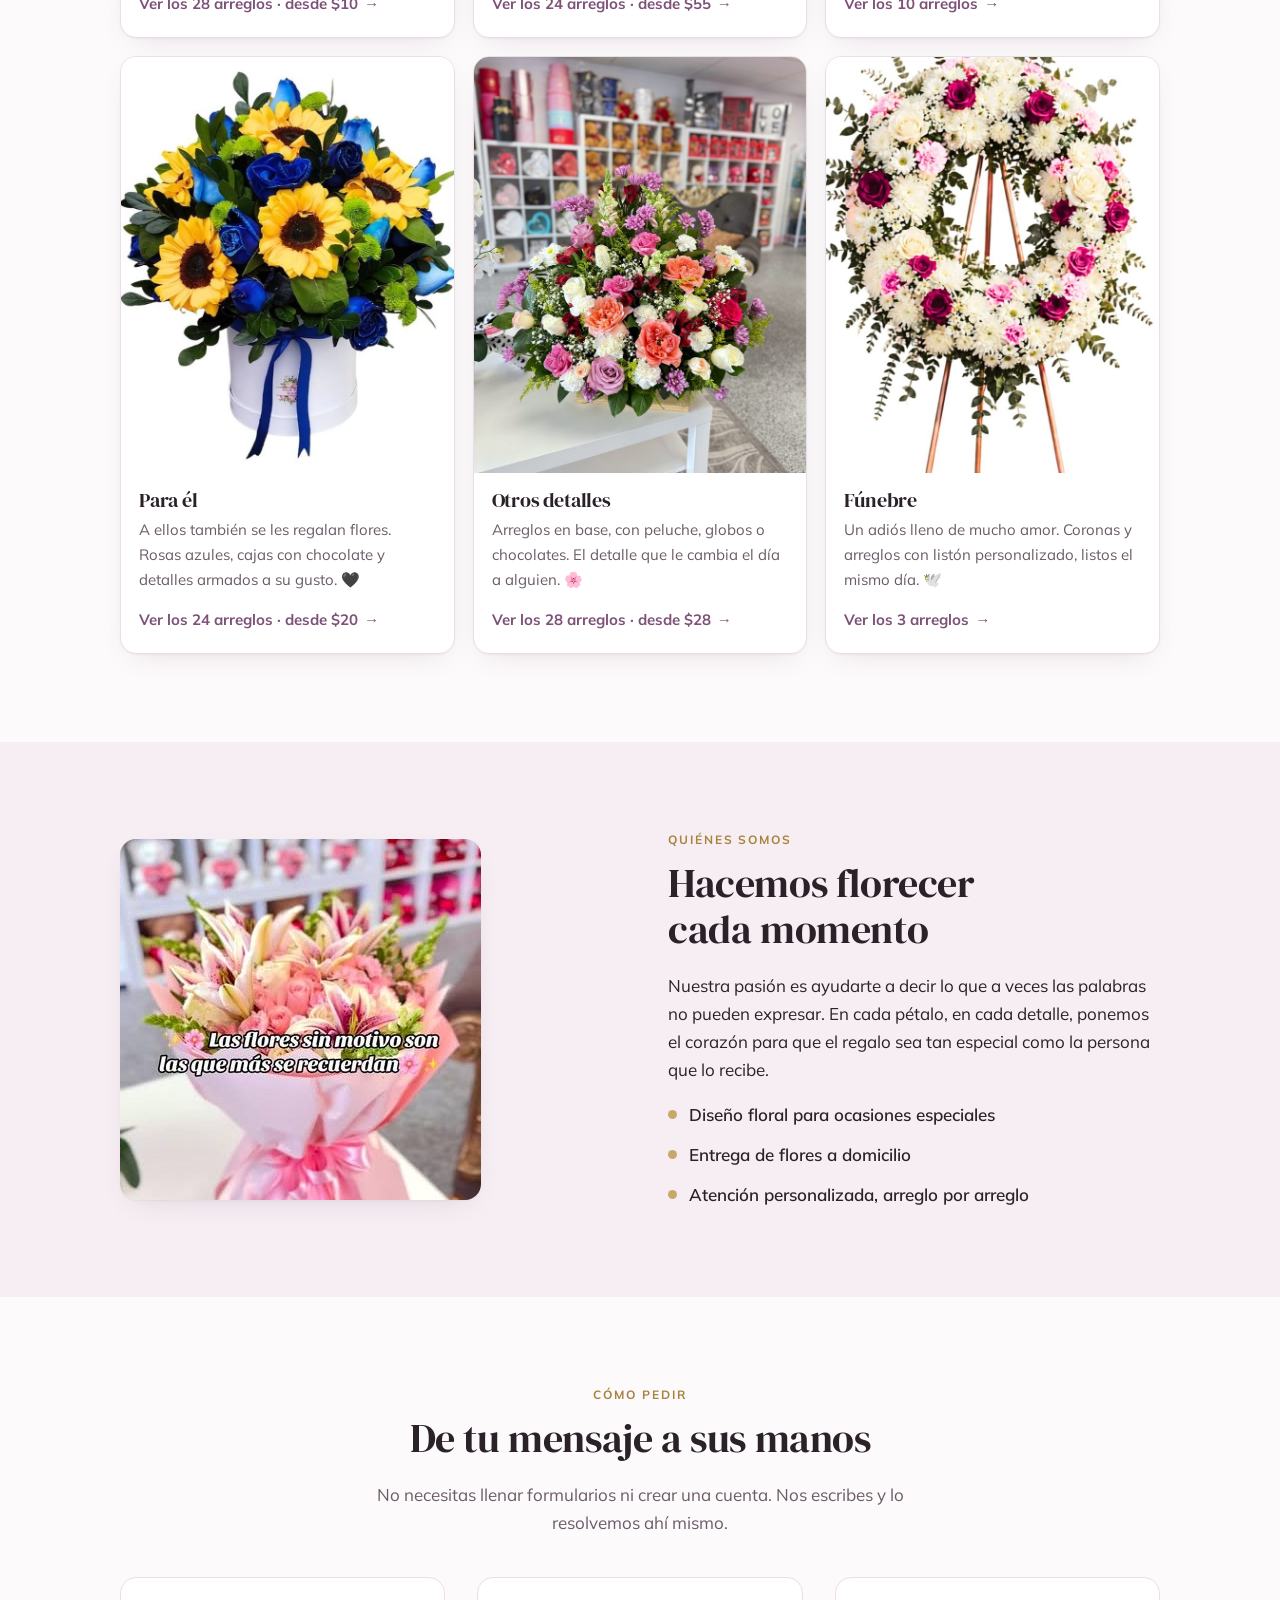
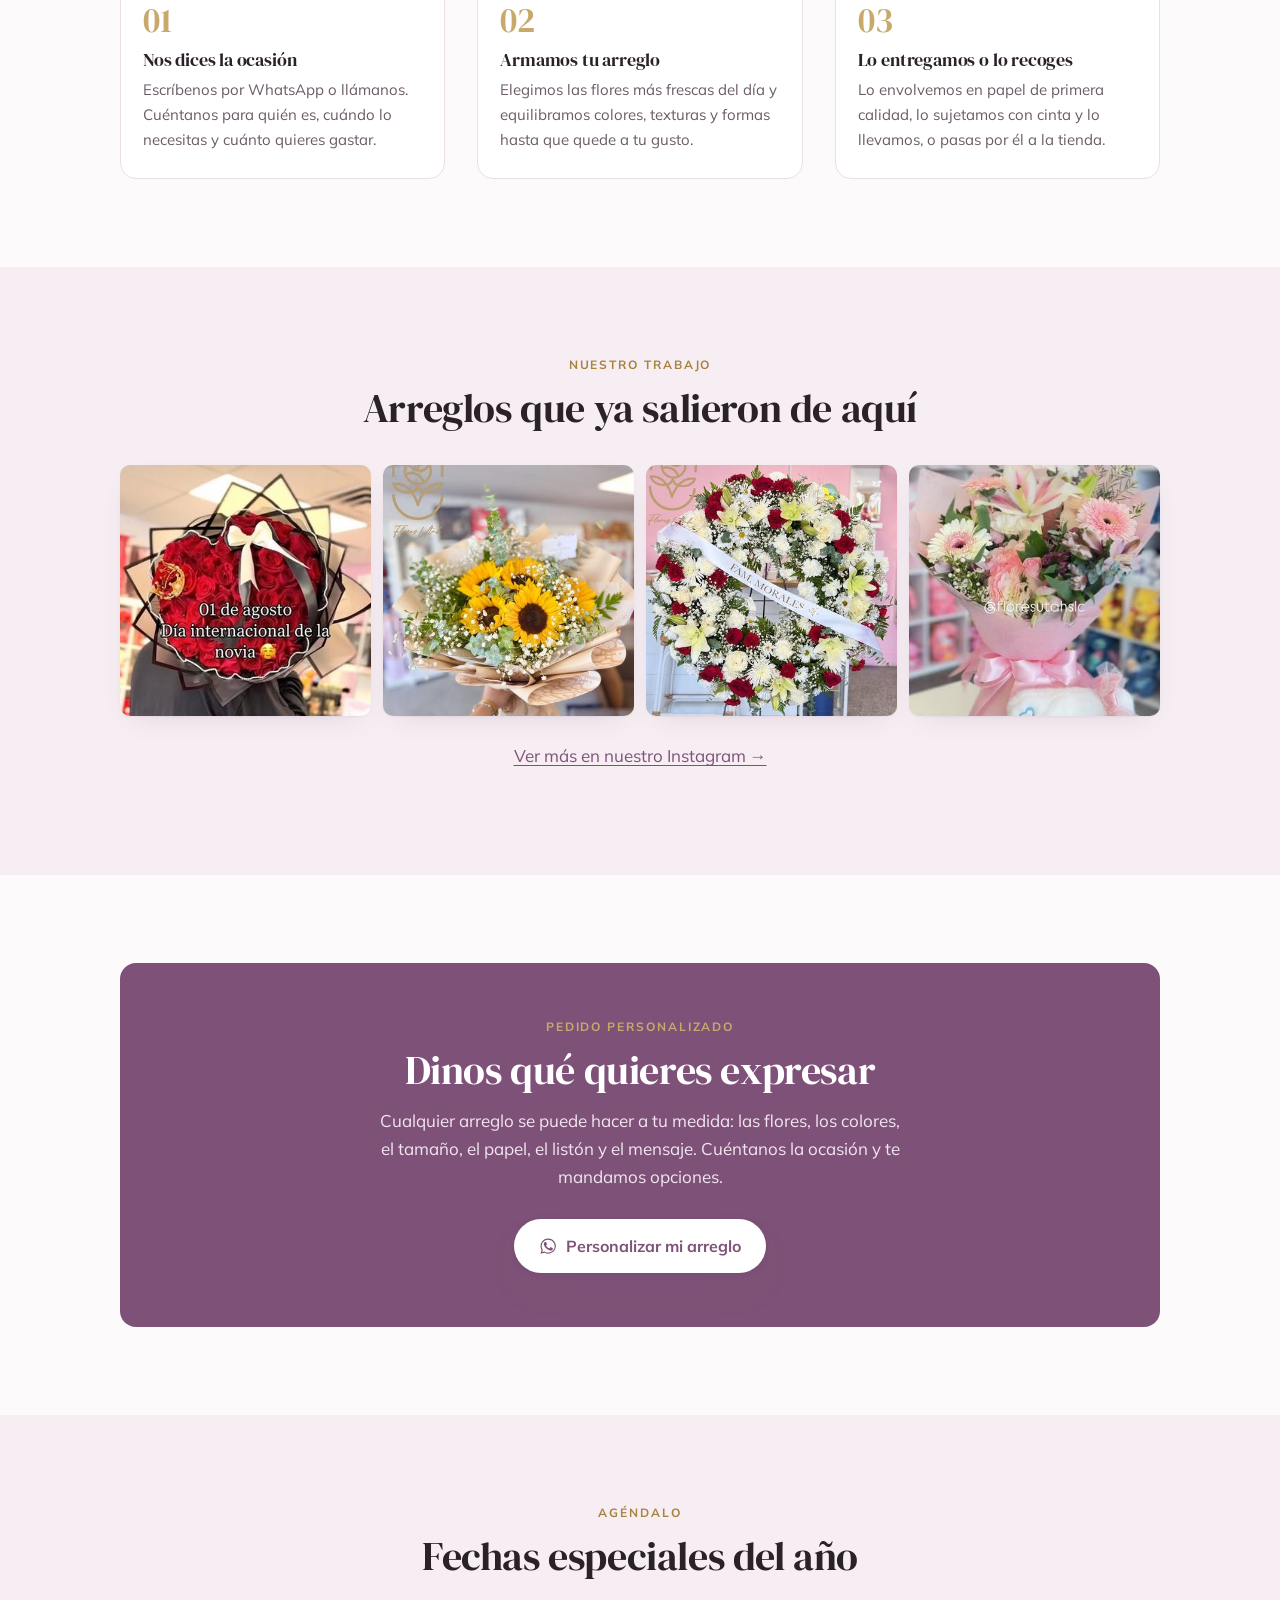
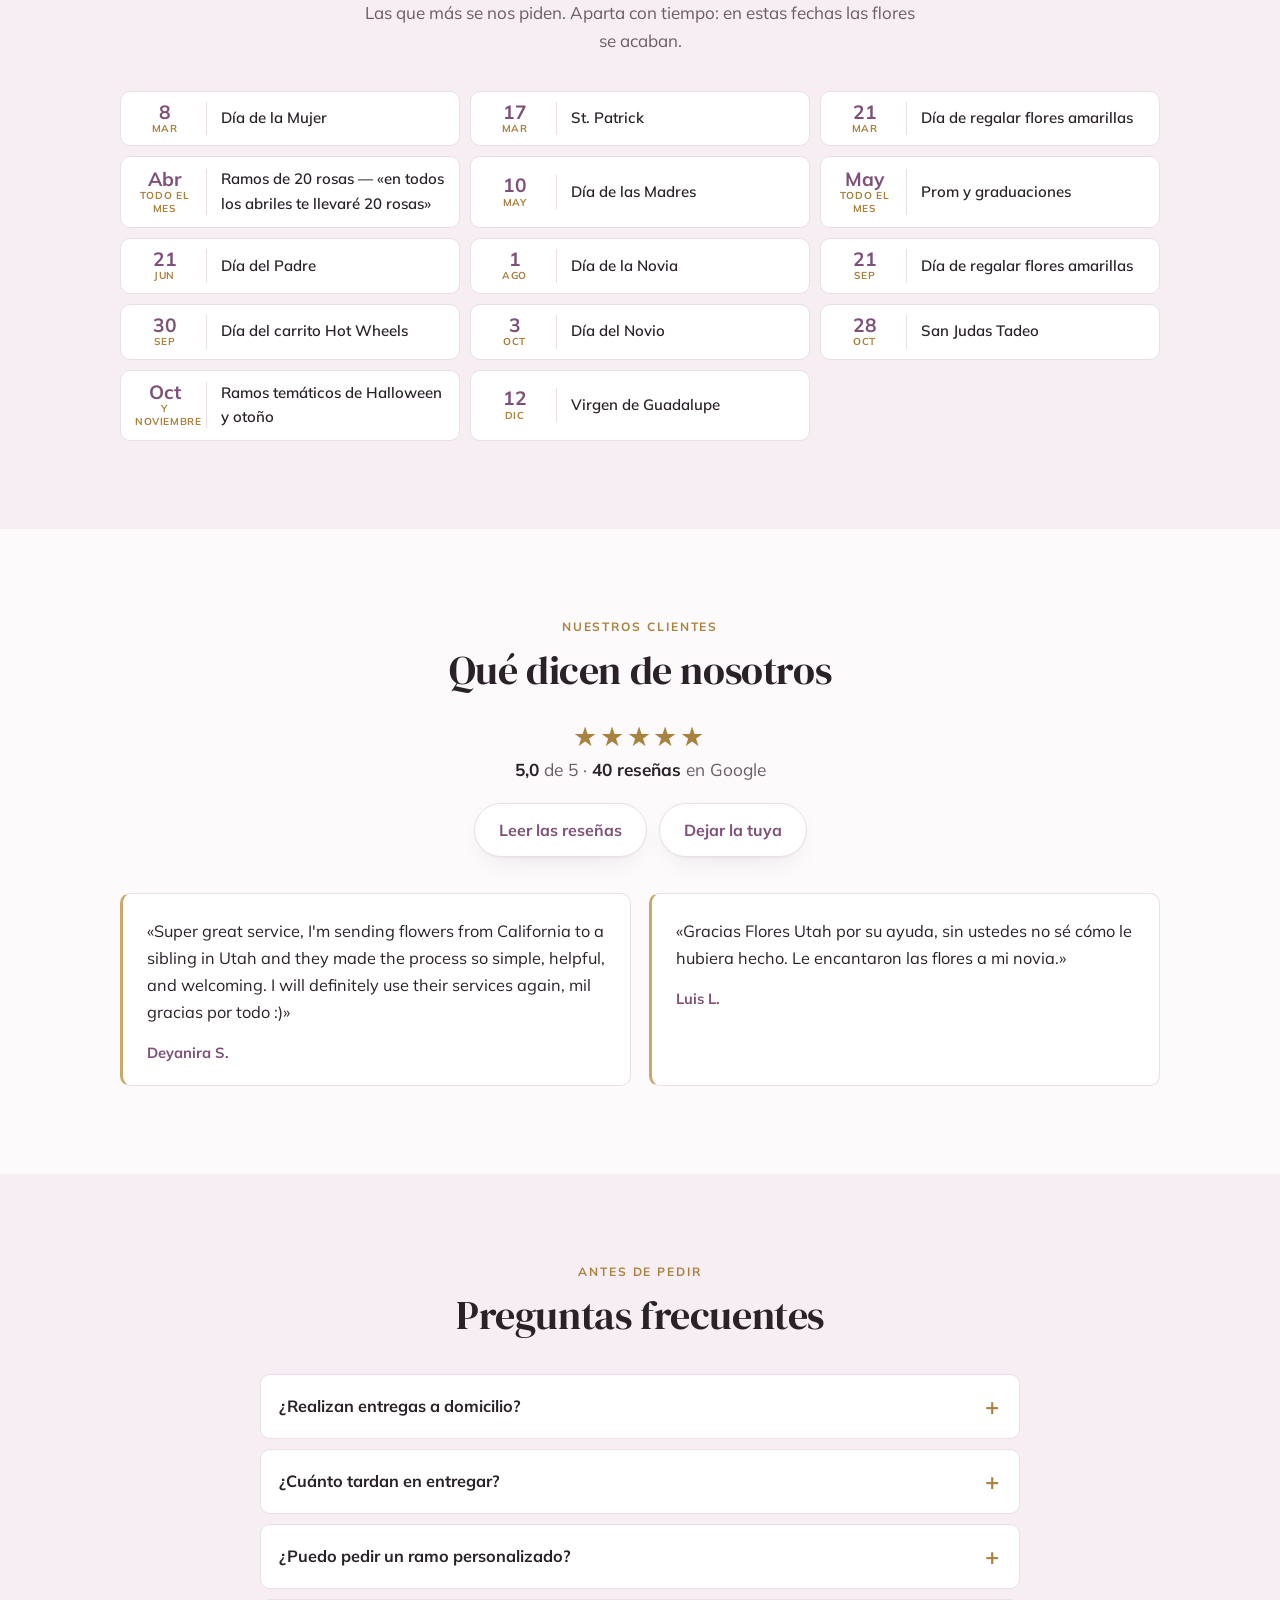
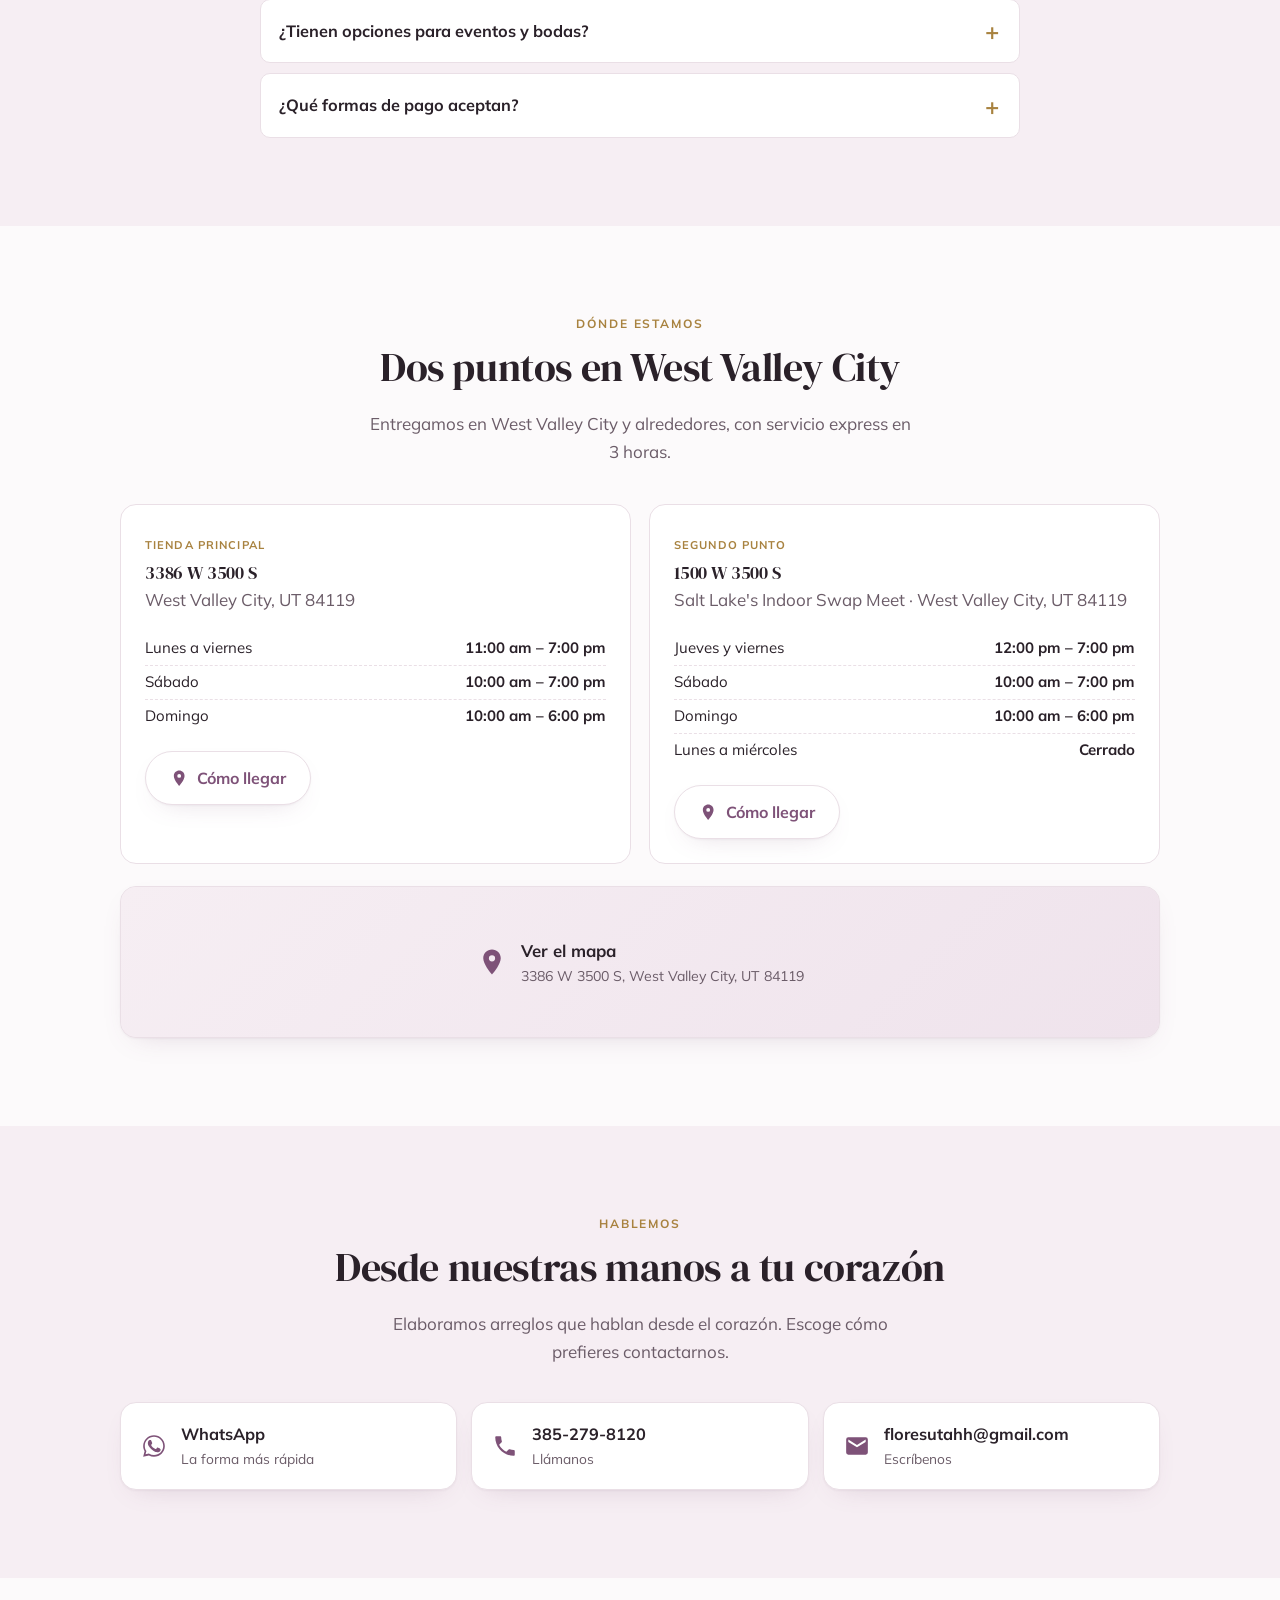
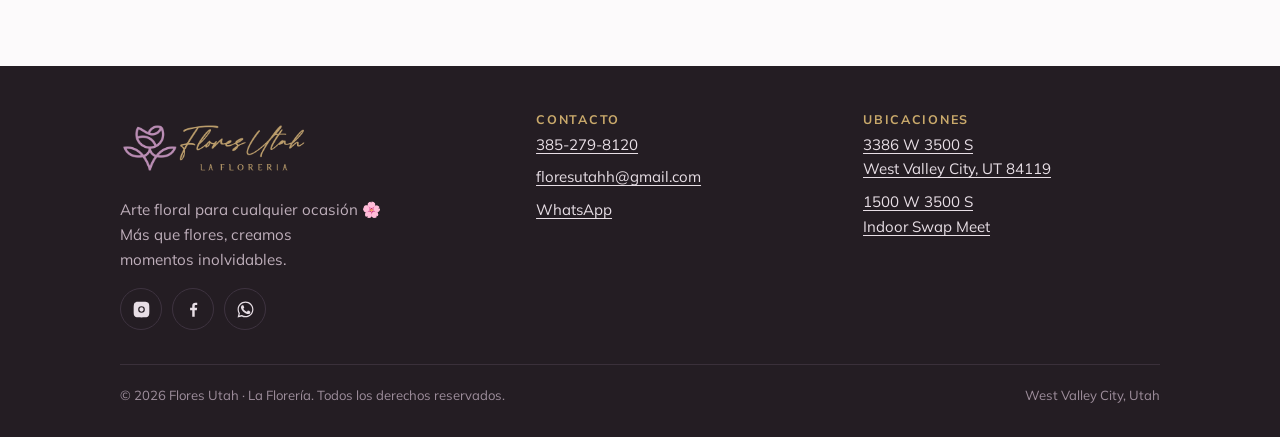
==== commit 9a2eadd6: "Sitio de Flores Utah · 2026-11-18 08:00 UTC · f53da3d443" ====
--- a/index.html
+++ b/index.html
@@ -215,22 +215,22 @@
       <div class="rejilla rejilla--3" style="margin-top:40px">
 
         <article class="cat">
-          <img src="img/cat/ram-002.jpg" width="700" height="875"
+          <img src="img/cat/ram-002.jpg" width="700" height="875" loading="lazy" decoding="async"
                alt="Corazón de rosas rojas con gypso rosa y listón, arreglo de amor de Flores Utah.">
           <div class="cat__cuerpo">
             <h3>Love</h3>
             <p>Para decir lo que a veces no se dice. Corazones de rosas, ramos buchones y detalles de aniversario. 💗</p>
-            Ver los 28 arreglos · desde $10
+            <a class="cat__pedir" href="flores-de-amor/">Ver los 28 arreglos · desde $10</a>
           </div>
         </article>
 
         <article class="cat">
-          <img src="img/cat/bd-019.jpg" width="700" height="875"
+          <img src="img/cat/bd-019.jpg" width="700" height="875" loading="lazy" decoding="async"
                alt="Ramo de cumpleaños con rosas en tonos rosa y crema, de Flores Utah.">
           <div class="cat__cuerpo">
             <h3>Cumpleaños</h3>
             <p>Siempre sobrarán razones para regalar flores. Ramos buchones, girasoles y globos. 🎈</p>
-            Ver los 24 arreglos · desde $55
+            <a class="cat__pedir" href="flores-de-cumpleanos/">Ver los 24 arreglos · desde $55</a>
           </div>
         </article>
 
@@ -245,22 +245,22 @@
         </article>
 
         <article class="cat">
-          <img src="img/cat/el-003.jpg" width="700" height="875"
+          <img src="img/cat/el-003.jpg" width="700" height="875" loading="lazy" decoding="async"
                alt="Arreglo para él con girasoles y rosas azules en base blanca, de Flores Utah.">
           <div class="cat__cuerpo">
             <h3>Para él</h3>
             <p>A ellos también se les regalan flores. Rosas azules, cajas con chocolate y detalles armados a su gusto. 🖤</p>
-            Ver los 24 arreglos · desde $20
+            <a class="cat__pedir" href="flores-para-el/">Ver los 24 arreglos · desde $20</a>
           </div>
         </article>
 
         <article class="cat">
-          <img src="img/cat/flo-017.jpg" width="700" height="875"
+          <img src="img/cat/flo-017.jpg" width="700" height="875" loading="lazy" decoding="async"
                alt="Arreglo floral grande en base con rosas, claveles y margaritas, de Flores Utah.">
           <div class="cat__cuerpo">
             <h3>Otros detalles</h3>
             <p>Arreglos en base, con peluche, globos o chocolates. El detalle que le cambia el día a alguien. 🌸</p>
-            Ver los 28 arreglos · desde $28
+            <a class="cat__pedir" href="arreglos-en-base/">Ver los 28 arreglos · desde $28</a>
           </div>
         </article>
 
